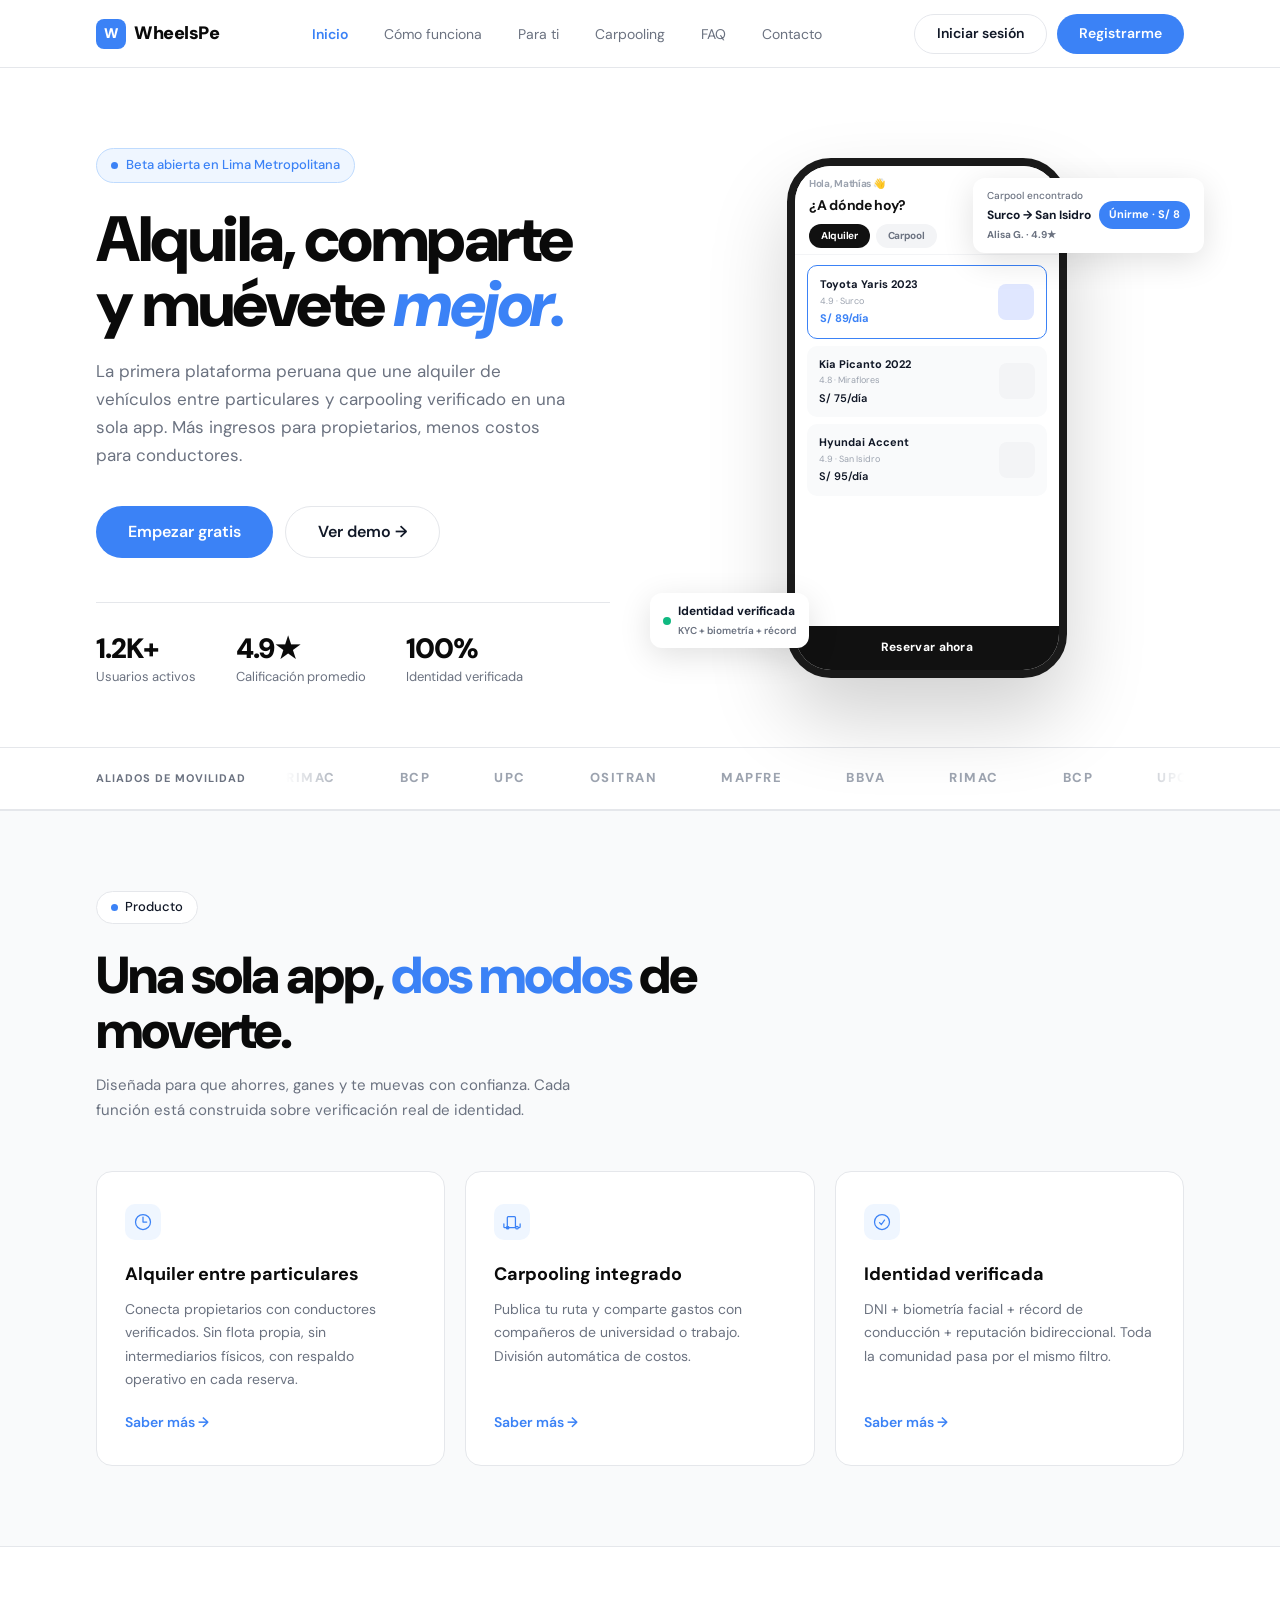
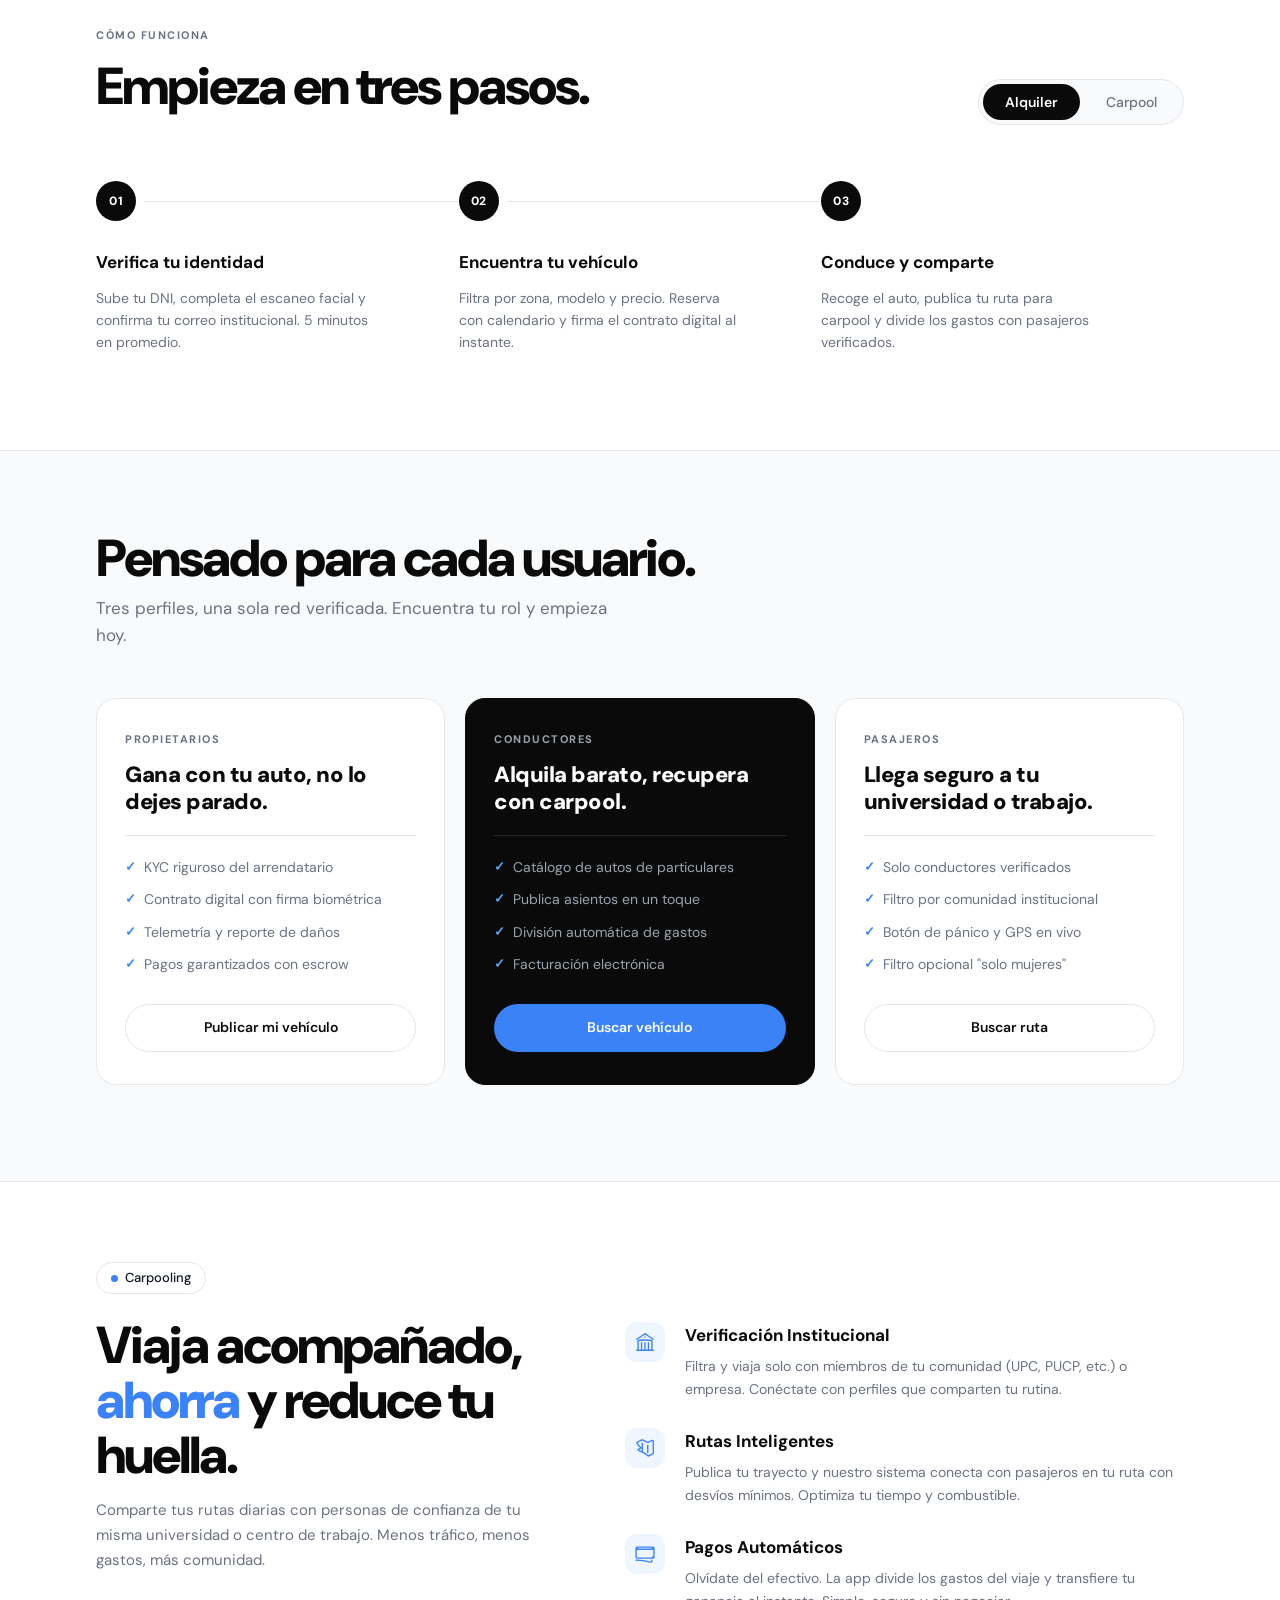
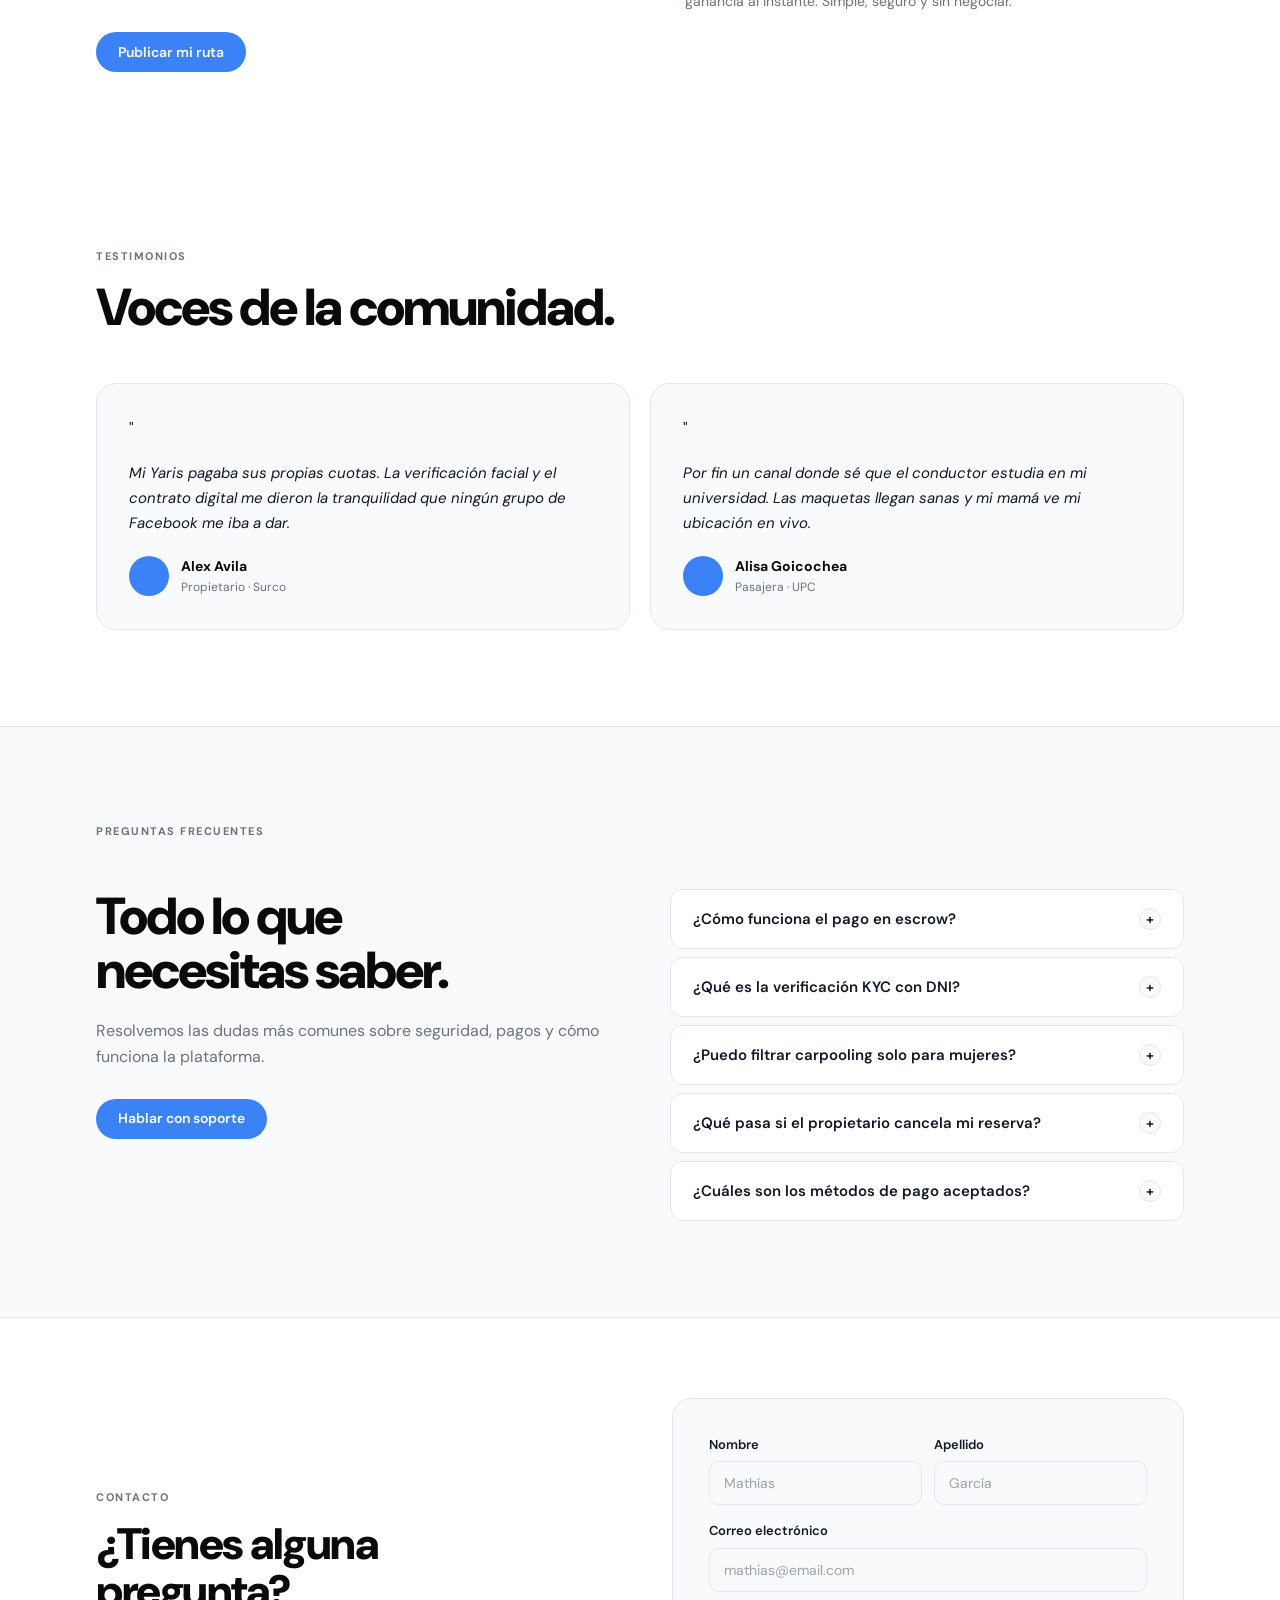
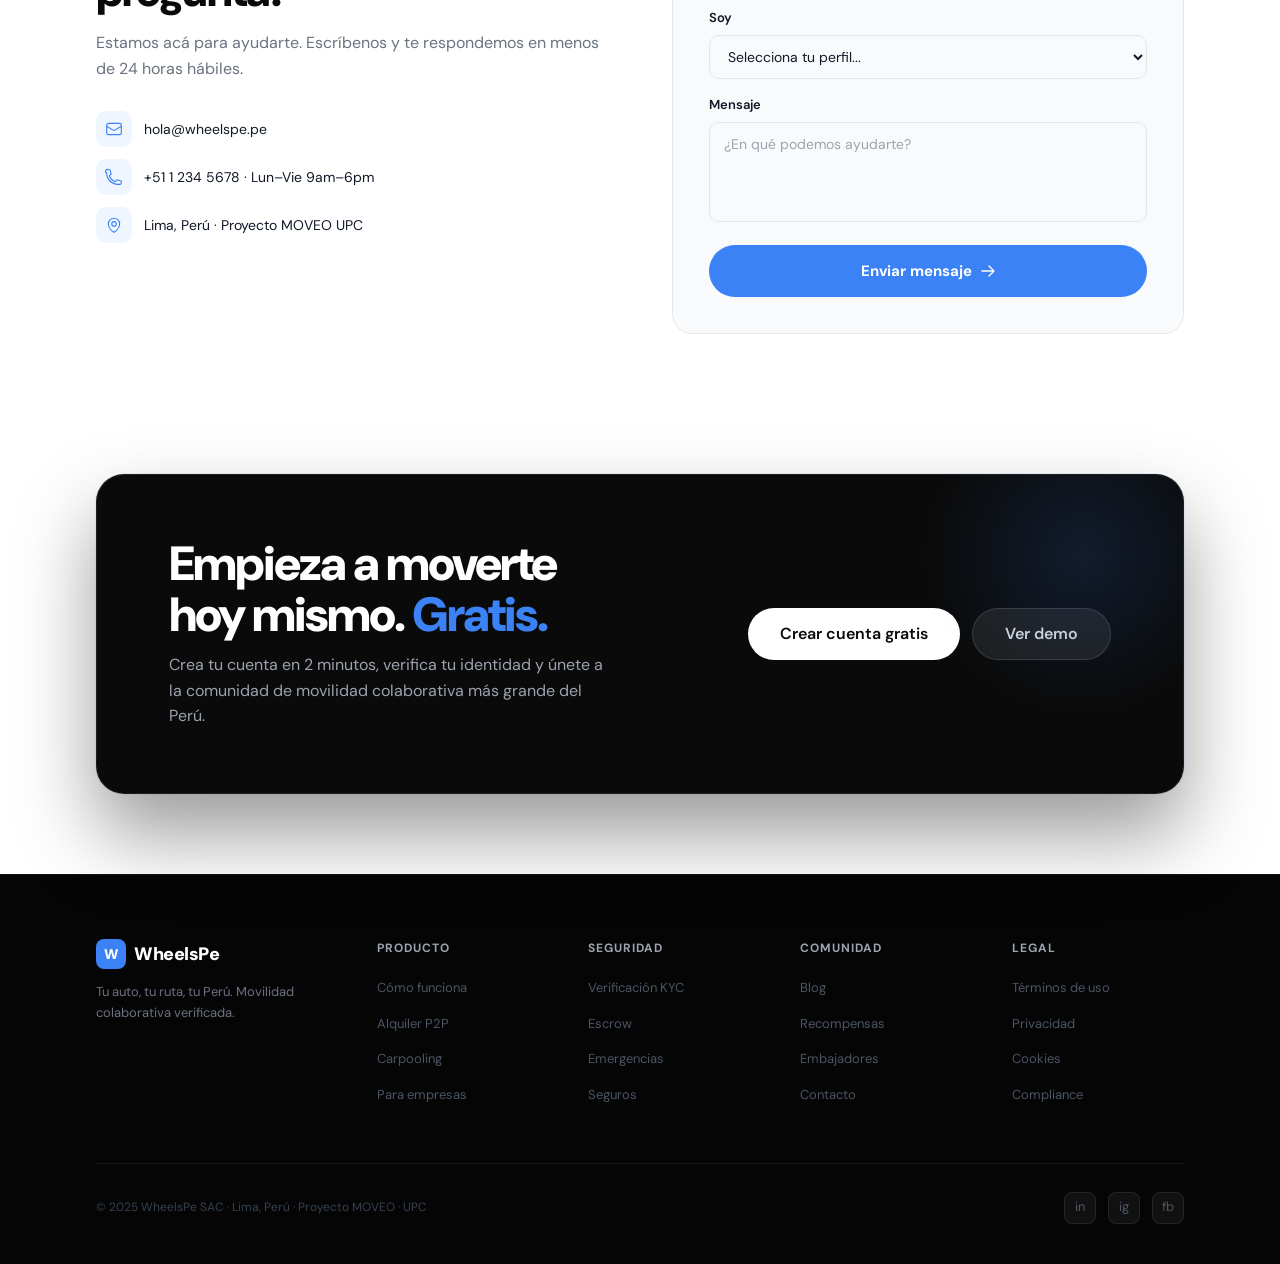
==== index.html @ 935fb108 "rename to index.html" ====
<!DOCTYPE html>
<html lang="es">
<head>
<meta charset="utf-8">
<meta name="viewport" content="width=device-width, initial-scale=1">
<title>WheelsPe — Tu auto, tu ruta, tu Perú</title>
<style>
  @import url('https://fonts.googleapis.com/css2?family=DM+Sans:ital,opsz,wght@0,9..40,300;0,9..40,400;0,9..40,500;0,9..40,700;0,9..40,900;1,9..40,400&family=DM+Serif+Display:ital@0;1&display=swap');

  :root {
    --blue: #3B82F6;
    --blue-dark: #2563EB;
    --black: #0a0a0a;
    --ink: #111827;
    --gray: #6B7280;
    --border: #E5E7EB;
    --surface: #F9FAFB;
    --white: #ffffff;
    --radius: 16px;
    --transition: 0.22s cubic-bezier(0.4,0,0.2,1);
  }

  *, *::before, *::after { box-sizing: border-box; margin: 0; padding: 0; }

  html { scroll-behavior: smooth; }

  body {
    font-family: 'DM Sans', sans-serif;
    background: var(--white);
    color: var(--ink);
    line-height: 1.6;
    overflow-x: hidden;
  }

  /* ── NAV ── */
  nav {
    position: sticky; top: 0; z-index: 100;
    background: rgba(255,255,255,0.92);
    backdrop-filter: blur(12px);
    border-bottom: 1px solid var(--border);
    padding: 0 96px;
    height: 68px;
    display: flex; align-items: center; justify-content: space-between;
  }

  .nav-logo {
    display: flex; align-items: center; gap: 8px;
    font-weight: 900; font-size: 18px; letter-spacing: -0.5px;
    color: var(--black); text-decoration: none;
  }

  .nav-logo-badge {
    width: 30px; height: 30px; background: var(--blue);
    border-radius: 8px; display: flex; align-items: center; justify-content: center;
    color: white; font-size: 14px; font-weight: 900;
  }

  .nav-links {
    display: flex; align-items: center; gap: 36px;
    list-style: none;
  }

  .nav-links a {
    font-size: 14px; color: var(--gray); text-decoration: none;
    transition: color var(--transition);
    font-weight: 400;
  }

  .nav-links a:hover { color: var(--ink); }
  .nav-links a.active-nav { color: var(--blue); font-weight: 600; }

  .nav-actions { display: flex; gap: 10px; align-items: center; }

  /* ── HAMBURGER ── */
  .nav-hamburger {
    display: none; flex-direction: column; gap: 5px;
    cursor: pointer; padding: 4px; border: none; background: none;
  }
  .nav-hamburger span {
    display: block; width: 22px; height: 2px;
    background: var(--ink); border-radius: 2px;
    transition: transform 0.32s cubic-bezier(0.4,0,0.2,1),
                opacity 0.22s ease,
                background 0.22s ease;
  }
  .nav-hamburger.open span { background: var(--blue); }
  .nav-hamburger.open span:nth-child(1) { transform: translateY(7px) rotate(45deg); }
  .nav-hamburger.open span:nth-child(2) { opacity: 0; transform: scaleX(0); }
  .nav-hamburger.open span:nth-child(3) { transform: translateY(-7px) rotate(-45deg); }

  /* ── MOBILE MENU ── */
  .mobile-menu {
    display: flex;
    position: fixed; top: 68px; left: 0; right: 0; bottom: 0;
    background: rgba(255,255,255,0.98);
    backdrop-filter: blur(16px);
    z-index: 99;
    flex-direction: column;
    padding: 32px 24px;
    gap: 8px;
    overflow-y: auto;
    /* Slide + fade animation */
    opacity: 0;
    transform: translateY(-12px);
    pointer-events: none;
    transition: opacity 0.28s cubic-bezier(0.4,0,0.2,1), transform 0.28s cubic-bezier(0.4,0,0.2,1);
  }
  .mobile-menu.open {
    opacity: 1;
    transform: translateY(0);
    pointer-events: all;
  }
  /* Staggered link entrance */
  .mobile-menu a,
  .mobile-menu .mobile-actions {
    opacity: 0;
    transform: translateX(-16px);
    transition: opacity 0.24s ease, transform 0.24s ease, color var(--transition);
  }
  .mobile-menu.open a:nth-child(1) { opacity:1; transform:translateX(0); transition-delay:0.06s; }
  .mobile-menu.open a:nth-child(2) { opacity:1; transform:translateX(0); transition-delay:0.10s; }
  .mobile-menu.open a:nth-child(3) { opacity:1; transform:translateX(0); transition-delay:0.14s; }
  .mobile-menu.open a:nth-child(4) { opacity:1; transform:translateX(0); transition-delay:0.18s; }
  .mobile-menu.open a:nth-child(5) { opacity:1; transform:translateX(0); transition-delay:0.22s; }
  .mobile-menu.open a:nth-child(6) { opacity:1; transform:translateX(0); transition-delay:0.26s; }
  .mobile-menu.open .mobile-actions { opacity:1; transform:translateX(0); transition-delay:0.30s; }
  .mobile-menu a {
    font-size: 20px; font-weight: 600; color: var(--ink);
    text-decoration: none; padding: 14px 0;
    border-bottom: 1px solid var(--border);
  }
  .mobile-menu a:hover { color: var(--blue); }
  .mobile-menu .mobile-actions {
    display: flex; flex-direction: column; gap: 10px; margin-top: 20px;
  }
  .mobile-menu .mobile-actions .btn { width: 100%; height: 52px; font-size: 16px; }

  /* ── MODAL CONTACTO ── */
  .modal-overlay {
    position: fixed; inset: 0; z-index: 200;
    background: rgba(10,10,10,0.6);
    backdrop-filter: blur(6px);
    display: flex; align-items: center; justify-content: center;
    padding: 24px;
    opacity: 0; pointer-events: none;
    transition: opacity 0.28s ease;
  }
  .modal-overlay.open { opacity: 1; pointer-events: all; }

  .modal-box {
    background: white; border-radius: 24px;
    width: 100%; max-width: 520px;
    padding: 44px 48px;
    box-shadow: 0 32px 80px rgba(0,0,0,0.2);
    position: relative;
    transform: translateY(20px);
    transition: transform 0.28s ease;
  }
  .modal-overlay.open .modal-box { transform: translateY(0); }

  .modal-close {
    position: absolute; top: 20px; right: 20px;
    width: 36px; height: 36px; border-radius: 50%;
    background: var(--surface); border: 1px solid var(--border);
    cursor: pointer; font-size: 18px; color: var(--gray);
    display: flex; align-items: center; justify-content: center;
    transition: all var(--transition);
  }
  .modal-close:hover { background: var(--border); color: var(--ink); }

  .modal-eyebrow {
    font-size: 11px; font-weight: 700; color: var(--blue);
    text-transform: uppercase; letter-spacing: 1.5px; margin-bottom: 8px;
  }
  .modal-title {
    font-size: 28px; font-weight: 900; letter-spacing: -1px;
    color: var(--black); margin-bottom: 6px;
  }
  .modal-sub {
    font-size: 14px; color: var(--gray); margin-bottom: 28px; line-height: 1.55;
  }

  .form-group { margin-bottom: 16px; }
  .form-row { display: grid; grid-template-columns: 1fr 1fr; gap: 12px; }

  .form-group label {
    display: block; font-size: 13px; font-weight: 600;
    color: var(--ink); margin-bottom: 6px;
  }
  .form-group input,
  .form-group select,
  .form-group textarea {
    width: 100%; height: 44px; padding: 0 14px;
    border: 1.5px solid var(--border); border-radius: 10px;
    font-family: 'DM Sans', sans-serif; font-size: 14px; color: var(--ink);
    background: var(--surface); outline: none;
    transition: border-color var(--transition), box-shadow var(--transition);
  }
  .form-group textarea {
    height: 100px; padding: 12px 14px; resize: none;
  }
  .form-group input:focus,
  .form-group select:focus,
  .form-group textarea:focus {
    border-color: var(--blue);
    box-shadow: 0 0 0 3px rgba(59,130,246,0.12);
    background: white;
  }
  .form-group input::placeholder,
  .form-group textarea::placeholder { color: #9CA3AF; }

  .form-submit {
    width: 100%; height: 52px; border-radius: 999px;
    background: var(--blue); color: white;
    font-family: 'DM Sans', sans-serif; font-size: 15px; font-weight: 700;
    border: none; cursor: pointer; margin-top: 8px;
    transition: all var(--transition);
    display: flex; align-items: center; justify-content: center; gap: 8px;
  }
  .form-submit:hover { background: var(--blue-dark); transform: translateY(-1px); }
  .form-submit:active { transform: translateY(0); }

  .form-success {
    display: none; text-align: center; padding: 20px 0;
  }
  .form-success-icon {
    width: 60px; height: 60px; border-radius: 50%;
    background: #EFF6FF; margin: 0 auto 16px;
    display: flex; align-items: center; justify-content: center;
    font-size: 28px;
  }
  .form-success h3 {
    font-size: 20px; font-weight: 800; color: var(--black); margin-bottom: 6px;
  }
  .form-success p { font-size: 14px; color: var(--gray); }

  /* ── CONTACT SECTION INLINE ── */
  #contacto {
    padding: 80px 96px;
    background: white;
    border-top: 1px solid var(--border);
  }
  .contact-inner {
    display: grid; grid-template-columns: 1fr 1fr; gap: 64px;
    align-items: center;
  }
  .contact-info .section-eyebrow { margin-bottom: 14px; }
  .contact-info h2 {
    font-size: 44px; font-weight: 900; letter-spacing: -1.5px;
    line-height: 1.08; color: var(--black); margin-bottom: 14px;
  }
  .contact-info p {
    font-size: 16px; color: var(--gray); line-height: 1.65; margin-bottom: 28px;
  }
  .contact-chips { display: flex; flex-direction: column; gap: 12px; }
  .contact-chip {
    display: flex; align-items: center; gap: 12px;
    font-size: 14px; color: var(--ink);
  }
  .contact-chip-icon {
    width: 36px; height: 36px; border-radius: 10px;
    background: #EFF6FF; color: var(--blue);
    display: flex; align-items: center; justify-content: center; flex-shrink: 0;
  }
  .contact-chip-icon svg { width: 18px; height: 18px; }
  .contact-form-box {
    background: var(--surface); border-radius: 20px;
    padding: 36px; border: 1px solid var(--border);
  }

  @media (max-width: 1024px) {
    #contacto { padding: 60px 32px; }
    .contact-inner { grid-template-columns: 1fr; gap: 40px; }
    .nav-hamburger { display: flex; }
    .nav-links { display: none !important; }
    .nav-actions { display: none; }
  }
  @media (max-width: 768px) {
    #contacto { padding: 48px 24px; }
    .contact-info h2 { font-size: 34px; }
    .form-row { grid-template-columns: 1fr; }
    .modal-box { padding: 32px 24px; }
    .testi-grid { grid-template-columns: 1fr; }
  }

  .btn {
    display: inline-flex; align-items: center; justify-content: center;
    padding: 0 22px; height: 40px; border-radius: 999px;
    font-family: 'DM Sans', sans-serif; font-size: 14px; font-weight: 600;
    cursor: pointer; border: none; text-decoration: none;
    transition: all var(--transition);
  }

  .btn-outline {
    background: transparent; color: var(--ink);
    border: 1.5px solid var(--border);
  }
  .btn-outline:hover { border-color: var(--ink); }

  .btn-primary {
    background: var(--blue); color: white;
  }
  .btn-primary:hover { background: var(--blue-dark); transform: translateY(-1px); }

  .btn-lg {
    height: 52px; padding: 0 32px; font-size: 16px;
  }

  /* ── HERO ── */
  .hero {
    padding: 80px 96px 60px;
    display: grid; grid-template-columns: 1fr 1fr; gap: 60px;
    align-items: center; min-height: 560px;
  }

  .hero-tag {
    display: inline-flex; align-items: center; gap: 8px;
    background: #EFF6FF; color: #3B82F6;
    font-size: 13px; font-weight: 500; letter-spacing: 0px;
    padding: 6px 14px; border-radius: 999px;
    margin-bottom: 24px; border: 1px solid #BFDBFE;
  }

  .hero-tag::before {
    content: ''; width: 7px; height: 7px;
    background: var(--blue); border-radius: 50%;
    animation: pulse 2s infinite;
  }

  @keyframes pulse {
    0%, 100% { opacity: 1; transform: scale(1); }
    50% { opacity: 0.5; transform: scale(0.8); }
  }

  .hero h1 {
    font-size: 64px; font-weight: 900; line-height: 1.02;
    letter-spacing: -2.5px; color: var(--black);
    margin-bottom: 20px;
  }

  .hero h1 .accent { color: var(--blue); font-style: italic; }

  .hero-sub {
    font-size: 17px; color: var(--gray);
    line-height: 1.65; max-width: 480px;
    margin-bottom: 36px;
  }

  .hero-ctas { display: flex; gap: 12px; align-items: center; margin-bottom: 44px; }

  .hero-visual {
    position: relative; display: flex;
    justify-content: center; align-items: center;
  }

  .phone-mockup {
    width: 280px; height: 520px;
    background: var(--black); border-radius: 44px;
    border: 8px solid #1a1a1a;
    box-shadow: 0 40px 80px rgba(0,0,0,0.18), 0 0 0 1px rgba(255,255,255,0.05);
    position: relative; overflow: hidden;
    display: flex; flex-direction: column;
  }

  .phone-screen {
    flex: 1; background: white; overflow: hidden;
    display: flex; flex-direction: column;
  }

  .phone-topbar {
    background: white; padding: 12px 16px 8px;
    border-bottom: 1px solid var(--border);
    font-size: 11px; font-weight: 700; color: var(--blue);
    letter-spacing: -0.3px;
  }

  .phone-content { padding: 12px 14px; flex: 1; }

  .phone-card {
    background: var(--surface); border-radius: 10px;
    padding: 10px 12px; margin-bottom: 8px;
    display: flex; justify-content: space-between; align-items: center;
    font-size: 11px;
  }

  .phone-card-tag {
    font-size: 10px; font-weight: 700;
    background: #EFF6FF; color: var(--blue);
    padding: 2px 7px; border-radius: 999px;
  }

  .phone-card-price { font-weight: 700; font-size: 13px; }

  .phone-cta-bar {
    padding: 10px 14px;
    background: var(--blue); color: white;
    font-size: 12px; font-weight: 700;
    text-align: center; letter-spacing: 0.3px;
  }

  /* Hero inline metrics */
  .hero-metrics {
    display: flex; gap: 40px; margin-top: 36px;
    padding-top: 32px; border-top: 1px solid var(--border);
  }
  .hero-metric-num {
    font-size: 28px; font-weight: 900; letter-spacing: -1px;
    color: var(--black); line-height: 1;
  }
  .hero-metric-label { font-size: 13px; color: var(--gray); margin-top: 4px; }

  .hero-float-badge {
    position: absolute; top: 20px; right: -20px;
    background: white; border-radius: 12px;
    padding: 10px 14px;
    box-shadow: 0 8px 32px rgba(0,0,0,0.12);
    font-size: 12px; font-weight: 700;
    display: flex; align-items: center; gap: 8px;
    animation: float 3s ease-in-out infinite;
  }
  .hero-float-badge-2 {
    position: absolute; bottom: 30px; left: -20px;
    background: white; border-radius: 12px;
    padding: 9px 13px;
    box-shadow: 0 8px 32px rgba(0,0,0,0.12);
    font-size: 11px; font-weight: 600;
    display: flex; align-items: center; gap: 7px;
    animation: float 3s ease-in-out infinite 1.5s;
  }
  .hero-float-badge-2 .dot {
    width: 8px; height: 8px; border-radius: 50%;
    background: #10B981; flex-shrink: 0;
  }
  @keyframes float {
    0%, 100% { transform: translateY(0); }
    50% { transform: translateY(-8px); }
  }

  /* ── PARTNERS CAROUSEL ── */
  .partners {
    padding: 20px 96px;
    border-top: 1px solid var(--border);
    border-bottom: 1px solid var(--border);
    display: flex; align-items: center; gap: 40px;
    background: white; overflow: hidden;
  }
  .partners-label {
    font-size: 11px; font-weight: 700; color: var(--gray);
    text-transform: uppercase; letter-spacing: 1px;
    white-space: nowrap; flex-shrink: 0;
  }
  .partners-track-wrap { flex: 1; overflow: hidden; position: relative; }
  .partners-track-wrap::before,
  .partners-track-wrap::after {
    content: ''; position: absolute; top: 0; bottom: 0; width: 60px;
    z-index: 2; pointer-events: none;
  }
  .partners-track-wrap::before { left: 0; background: linear-gradient(to right, white, transparent); }
  .partners-track-wrap::after  { right: 0; background: linear-gradient(to left, white, transparent); }
  .partners-track {
    display: flex; gap: 64px; align-items: center;
    animation: marquee 18s linear infinite; width: max-content;
  }
  .partners-track:hover { animation-play-state: paused; }
  @keyframes marquee {
    from { transform: translateX(0); }
    to   { transform: translateX(-50%); }
  }
  .partner-logo {
    font-size: 13px; font-weight: 800; color: #9CA3AF;
    letter-spacing: 1.5px; text-transform: uppercase; white-space: nowrap;
  }


  /* ── PRODUCT SECTION ── */
  .product {
    padding: 80px 96px;
    background: var(--surface);
    border-top: 1px solid var(--border);
    border-bottom: 1px solid var(--border);
  }

  .product-tag {
    display: inline-flex; align-items: center; gap: 7px;
    border: 1px solid var(--border); background: white;
    color: var(--ink); font-size: 13px; font-weight: 500;
    padding: 5px 14px; border-radius: 999px; margin-bottom: 24px;
  }

  .product-tag::before {
    content: ''; width: 7px; height: 7px;
    background: var(--blue); border-radius: 50%;
  }

  .product-title {
    font-size: 52px; font-weight: 900; letter-spacing: -2px; line-height: 1.05;
    color: var(--black); margin-bottom: 16px; max-width: 640px;
  }

  .product-title .accent { color: var(--blue); }

  .product-sub {
    font-size: 15px; color: var(--gray);
    max-width: 520px; line-height: 1.65; margin-bottom: 48px;
  }

  .product-grid {
    display: grid; grid-template-columns: repeat(3,1fr); gap: 20px;
  }

  .product-card {
    background: white; border-radius: 16px; padding: 32px 28px;
    border: 1px solid var(--border);
    display: flex; flex-direction: column;
    transition: box-shadow var(--transition), transform var(--transition);
  }

  .product-card:hover {
    box-shadow: 0 16px 40px rgba(0,0,0,0.07);
    transform: translateY(-3px);
  }

  .product-card-icon {
    width: 36px; height: 36px; border-radius: 10px;
    background: #EFF6FF;
    display: flex; align-items: center; justify-content: center;
    font-size: 16px; margin-bottom: 20px;
    color: var(--blue);
  }

  .product-card-icon svg {
    width: 20px; height: 20px;
  }

  .product-card-title {
    font-size: 18px; font-weight: 700; color: var(--black);
    margin-bottom: 10px;
  }

  .product-card-desc {
    font-size: 14px; color: var(--gray); line-height: 1.65;
    flex: 1; margin-bottom: 20px;
  }

  .product-card-link {
    font-size: 14px; font-weight: 600; color: var(--blue);
    text-decoration: none; display: inline-flex; align-items: center; gap: 4px;
    transition: gap var(--transition);
  }

  .product-card-link:hover { gap: 8px; }

  /* ── HOW IT WORKS ── */
  .how {
    padding: 80px 96px 96px;
    background: white;
  }

  .section-eyebrow {
    font-size: 11px; font-weight: 700; color: var(--gray);
    text-transform: uppercase; letter-spacing: 1.5px;
    margin-bottom: 14px;
  }

  .section-title {
    font-size: 52px; font-weight: 900; letter-spacing: -2px; line-height: 1.05;
    color: var(--black); margin-bottom: 12px;
  }

  .section-sub {
    font-size: 17px; color: var(--gray);
    max-width: 520px; margin-bottom: 48px;
  }

  /* How header row: title left, tabs right */
  .how-header {
    display: flex; align-items: flex-end;
    justify-content: space-between; margin-bottom: 56px;
  }

  /* Tabs */
  .tabs {
    display: flex; gap: 4px;
    background: var(--surface); padding: 4px;
    border-radius: 999px; width: fit-content;
    border: 1px solid var(--border);
    flex-shrink: 0;
  }

  .tab-btn {
    padding: 9px 22px; border-radius: 999px;
    font-family: 'DM Sans', sans-serif;
    font-size: 14px; font-weight: 500;
    cursor: pointer; border: none;
    background: transparent; color: var(--gray);
    transition: all var(--transition);
  }

  .tab-btn.active {
    background: var(--black); color: white; font-weight: 600;
  }

  .tab-content { display: none; }
  .tab-content.active { display: grid; grid-template-columns: repeat(3,1fr); gap: 0; }

  /* Steps with connector line */
  .step-card {
    padding: 0 48px 0 0;
    position: relative; background: none; border: none;
  }

  .step-card:last-child { padding-right: 0; }

  /* Connector line between steps */
  .step-card:not(:last-child)::after {
    content: '';
    position: absolute; top: 20px; left: 48px;
    right: -4px; height: 1px;
    background: var(--border);
    z-index: 0;
  }

  .step-badge {
    width: 40px; height: 40px; border-radius: 50%;
    background: var(--black); color: white;
    display: flex; align-items: center; justify-content: center;
    font-size: 12px; font-weight: 800; letter-spacing: 0.5px;
    margin-bottom: 28px; position: relative; z-index: 1;
    flex-shrink: 0;
  }

  .step-title {
    font-size: 17px; font-weight: 700;
    margin-bottom: 10px; color: var(--black);
  }

  .step-desc { font-size: 14px; color: var(--gray); line-height: 1.6; max-width: 280px; }

  /* ── FOR WHOM ── */
  .for-whom {
    padding: 80px 96px 96px;
    background: var(--surface);
    border-top: 1px solid var(--border);
    border-bottom: 1px solid var(--border);
  }

  .whom-grid {
    display: grid; grid-template-columns: repeat(3,1fr); gap: 20px;
  }

  .whom-card {
    background: white; border-radius: 20px; padding: 32px 28px;
    border: 1px solid var(--border);
    display: flex; flex-direction: column;
    transition: box-shadow var(--transition);
  }

  .whom-card:hover { box-shadow: 0 16px 40px rgba(0,0,0,0.08); }

  .whom-card-dark {
    background: var(--black); border-color: var(--black);
  }

  .whom-card-eyebrow {
    font-size: 11px; font-weight: 700; letter-spacing: 1.5px;
    color: var(--gray); text-transform: uppercase; margin-bottom: 14px;
  }

  .whom-card-title {
    font-size: 22px; font-weight: 900; letter-spacing: -0.5px;
    line-height: 1.2; color: var(--black); margin-bottom: 20px;
  }

  .whom-card-divider {
    height: 1px; background: var(--border); margin-bottom: 20px;
  }

  .whom-checklist {
    list-style: none; display: flex; flex-direction: column; gap: 10px;
    flex: 1; margin-bottom: 28px;
  }

  .whom-checklist li {
    font-size: 14px; color: var(--gray);
    display: flex; align-items: flex-start; gap: 8px;
  }

  .whom-checklist li::before {
    content: '✓'; color: var(--blue); font-weight: 700;
    font-size: 13px; flex-shrink: 0; margin-top: 1px;
  }

  .whom-checklist-dark li { color: #9CA3AF; }
  .whom-checklist-dark li::before { color: #60A5FA; }

  .whom-btn {
    display: flex; align-items: center; justify-content: center;
    width: 100%; height: 48px; border-radius: 999px;
    font-size: 14px; font-weight: 600; text-decoration: none;
    transition: all var(--transition); cursor: pointer;
  }

  .whom-btn-outline {
    background: white; color: var(--black);
    border: 1.5px solid var(--border);
  }
  .whom-btn-outline:hover { border-color: var(--black); }

  .whom-btn-blue {
    background: var(--blue); color: white; border: none;
  }
  .whom-btn-blue:hover { background: var(--blue-dark); }

  /* ── TESTIMONIALS ── */
  .testimonials { padding: 96px 96px; background: white; }

  .testi-grid {
    display: grid;
    grid-template-columns: repeat(auto-fit, minmax(280px, 1fr));
    gap: 20px;
    margin-top: 48px;
  }

  .testi-card {
    background: var(--surface); border-radius: 20px; padding: 32px;
    border: 1px solid var(--border);
    display: flex; flex-direction: column; gap: 20px;
  }

  .testi-stars { color: #F59E0B; font-size: 16px; letter-spacing: 2px; }

  .testi-text {
    font-size: 15px; color: var(--ink); line-height: 1.65;
    font-style: italic; flex: 1;
  }

  .testi-author { display: flex; align-items: center; gap: 12px; }

  .testi-avatar {
    width: 40px; height: 40px; border-radius: 50%;
    background: var(--blue); display: flex; align-items: center;
    justify-content: center; font-weight: 700; color: white; font-size: 15px;
  }

  .testi-name { font-size: 14px; font-weight: 700; color: var(--black); }
  .testi-role { font-size: 12px; color: var(--gray); }

  /* ── FAQ ── */
  .faq-section {
    padding: 96px 96px;
    background: var(--surface);
    border-top: 1px solid var(--border);
  }

  .faq-grid {
    display: grid; grid-template-columns: 1fr 1fr; gap: 60px;
    margin-top: 48px; align-items: start;
  }

  .faq-intro p { font-size: 16px; color: var(--gray); line-height: 1.65; margin-bottom: 28px; }

  .faq-list { display: flex; flex-direction: column; gap: 8px; }

  .faq-item {
    background: white; border-radius: 12px;
    border: 1px solid var(--border); overflow: hidden;
  }

  .faq-question {
    width: 100%; display: flex; align-items: center;
    justify-content: space-between;
    padding: 18px 22px; cursor: pointer;
    background: none; border: none; font-family: 'DM Sans', sans-serif;
    font-size: 15px; font-weight: 600; color: var(--ink);
    text-align: left; transition: background var(--transition);
  }

  .faq-question:hover { background: var(--surface); }

  .faq-chevron {
    width: 22px; height: 22px; border-radius: 50%;
    background: var(--surface); border: 1px solid var(--border);
    display: flex; align-items: center; justify-content: center;
    font-size: 14px; flex-shrink: 0;
    transition: transform var(--transition), background var(--transition);
  }

  .faq-item.open .faq-chevron {
    transform: rotate(45deg);
    background: var(--blue); border-color: var(--blue); color: white;
  }

  .faq-answer {
    max-height: 0; overflow: hidden;
    transition: max-height 0.36s cubic-bezier(0.4,0,0.2,1), padding var(--transition);
    padding: 0 22px; font-size: 14px; color: var(--gray); line-height: 1.65;
  }

  .faq-item.open .faq-answer {
    max-height: 200px; padding: 0 22px 18px;
  }

  /* ── CTA FINAL ── */
  .cta-final-wrap {
    padding: 60px 96px 80px;
  }
  .cta-final {
    background: var(--black);
    border: 1px solid rgba(255,255,255,0.08);
    border-radius: 28px;
    padding: 64px 72px;
    display: flex; align-items: center; justify-content: space-between; gap: 40px;
    box-shadow: 0 0 0 1px rgba(59,130,246,0.08), 0 40px 80px rgba(0,0,0,0.4);
    position: relative; overflow: hidden;
  }
  .cta-final::before {
    content: '';
    position: absolute; top: -80px; right: -60px;
    width: 320px; height: 320px;
    background: radial-gradient(circle, rgba(59,130,246,0.15) 0%, transparent 70%);
    pointer-events: none;
  }

  .cta-final-text h2 {
    font-family: 'DM Sans', sans-serif;
    font-size: 48px; font-weight: 900; letter-spacing: -2px; line-height: 1.05;
    color: white; margin-bottom: 12px;
  }

  .cta-final-text h2 .accent { color: var(--blue); }

  .cta-final-text p { font-size: 16px; color: #9CA3AF; max-width: 440px; }

  .cta-final-actions { display: flex; gap: 12px; flex-shrink: 0; }

  .btn-white {
    background: white; color: var(--black);
  }
  .btn-white:hover { background: var(--surface); }

  .btn-ghost {
    background: rgba(255,255,255,0.08);
    color: #D1D5DB; border: 1.5px solid rgba(255,255,255,0.12);
  }
  .btn-ghost:hover { background: rgba(255,255,255,0.14); }

  /* ── FOOTER ── */
  footer {
    background: #050505;
    border-top: 1px solid rgba(255,255,255,0.06);
    padding: 64px 96px 40px;
  }

  .footer-top {
    display: grid; grid-template-columns: 1.4fr repeat(4,1fr);
    gap: 40px; padding-bottom: 56px;
    border-bottom: 1px solid rgba(255,255,255,0.06);
  }

  .footer-brand p {
    font-size: 13px; color: #6B7280; margin-top: 12px; line-height: 1.65;
    max-width: 200px;
  }

  .footer-col h4 {
    font-size: 12px; font-weight: 700; color: #9CA3AF;
    text-transform: uppercase; letter-spacing: 1px; margin-bottom: 16px;
  }

  .footer-col ul { list-style: none; display: flex; flex-direction: column; gap: 10px; }

  .footer-col a {
    font-size: 13px; color: #4B5563; text-decoration: none;
    transition: color var(--transition);
  }

  .footer-col a:hover { color: #9CA3AF; }

  .footer-bottom {
    padding-top: 28px; display: flex;
    justify-content: space-between; align-items: center;
  }

  .footer-bottom p { font-size: 12px; color: #374151; }

  .footer-socials { display: flex; gap: 12px; }

  .social-btn {
    width: 32px; height: 32px; border-radius: 8px;
    background: rgba(255,255,255,0.05);
    border: 1px solid rgba(255,255,255,0.08);
    display: flex; align-items: center; justify-content: center;
    font-size: 13px; text-decoration: none; color: #4B5563;
    transition: all var(--transition);
  }

  .social-btn:hover { background: rgba(255,255,255,0.1); color: #9CA3AF; }

  /* ── CARPOOLING SECTION ALT ── */
  .carpool-section {
    padding: 80px 96px;
    background: white;
    display: grid;
    grid-template-columns: 1fr 1.2fr;
    gap: 64px;
    align-items: center;
  }
  .carpool-features-list {
    display: flex;
    flex-direction: column;
    gap: 28px;
  }
  .carpool-feature-item {
    display: flex;
    align-items: flex-start;
    gap: 20px;
  }
  .carpool-feature-icon {
    width: 40px;
    height: 40px;
    border-radius: 12px;
    background: #EFF6FF;
    display: flex;
    align-items: center;
    justify-content: center;
    color: var(--blue);
    flex-shrink: 0;
  }
  .carpool-feature-icon svg {
    width: 22px;
    height: 22px;
  }
  .carpool-feature-title {
    font-size: 17px;
    font-weight: 700;
    color: var(--black);
    margin-bottom: 6px;
  }
  .carpool-feature-desc {
    font-size: 14px;
    color: var(--gray);
    line-height: 1.6;
  }

  /* ── FADE IN ANIMATION ── */
  .fade-in {
    opacity: 0; transform: translateY(24px);
    transition: opacity 0.6s ease, transform 0.6s ease;
  }
  .fade-in.visible { opacity: 1; transform: translateY(0); }

  /* ── RESPONSIVE ── */
  @media (max-width: 1024px) {
    body { font-size: 15px; }
    nav { padding: 0 32px; }
    .nav-links { display: none; } /* Simple hide for demo */
    .hero { padding: 60px 32px; grid-template-columns: 1fr; text-align: center; }
    .hero-sub { max-width: 100%; }
    .hero-ctas { justify-content: center; }
    .hero-metrics { justify-content: center; }
    .hero-visual { margin-top: 40px; }
    .partners { padding: 20px 32px; }
    .product, .how, .for-whom, .testimonials, .faq-section, .cta-final, footer {
      padding-left: 32px; padding-right: 32px;
    }
    .product-grid, .whom-grid { grid-template-columns: 1fr; }
    .testi-grid { grid-template-columns: 1fr; }
    .how-header { flex-direction: column; align-items: flex-start; gap: 20px; }
    .tab-content { grid-template-columns: 1fr; gap: 40px; }
    .step-card:not(:last-child)::after { display: none; }
    .faq-grid { grid-template-columns: 1fr; }
    .cta-final-wrap { padding: 40px 32px 60px; }
    .cta-final { flex-direction: column; text-align: center; padding: 48px 32px; }
    .footer-top { grid-template-columns: 1fr; }
  }

  @media (max-width: 768px) {
    h1, .product-title, .section-title { font-size: 42px; letter-spacing: -1.5px; }
    .hero h1 { font-size: 48px; }
    .hero { padding: 40px 24px; }
    nav { padding: 0 24px; }
    .nav-actions .btn-outline { display: none; }
    .partners { padding: 20px 24px; }
    .product, .how, .for-whom, .testimonials, .faq-section, .cta-final, footer {
      padding-left: 24px; padding-right: 24px;
    }
    .testi-grid { grid-template-columns: 1fr; }
    .footer-top { grid-template-columns: 1fr; gap: 32px; }
    .footer-bottom { flex-direction: column; gap: 20px; text-align: center; }
  }
  /* ── SUB-PAGE OVERLAY ── */
  .subpage-overlay {
    position: fixed; inset: 0; z-index: 300;
    background: white;
    overflow-y: auto;
    opacity: 0; pointer-events: none;
    transition: opacity 0.3s ease;
  }
  .subpage-overlay.open { opacity: 1; pointer-events: all; }

  .subpage-nav {
    position: sticky; top: 0; z-index: 10;
    background: rgba(255,255,255,0.95);
    backdrop-filter: blur(12px);
    border-bottom: 1px solid var(--border);
    padding: 0 96px; height: 64px;
    display: flex; align-items: center; justify-content: space-between;
  }
  .subpage-nav-brand {
    display: flex; align-items: center; gap: 8px;
    font-weight: 900; font-size: 16px; color: var(--black);
    text-decoration: none; cursor: pointer;
  }
  .subpage-back {
    display: flex; align-items: center; gap: 8px;
    font-size: 14px; font-weight: 600; color: var(--gray);
    cursor: pointer; border: none; background: none;
    transition: color var(--transition);
    font-family: 'DM Sans', sans-serif;
    padding: 8px 16px; border-radius: 999px;
    border: 1.5px solid var(--border);
  }
  .subpage-back:hover { color: var(--ink); border-color: var(--ink); }

  .subpage-content { max-width: 760px; margin: 0 auto; padding: 60px 32px 120px; }

  .subpage-eyebrow {
    font-size: 11px; font-weight: 700; color: var(--blue);
    text-transform: uppercase; letter-spacing: 1.5px; margin-bottom: 12px;
  }
  .subpage-title {
    font-size: 48px; font-weight: 900; letter-spacing: -2px; line-height: 1.05;
    color: var(--black); margin-bottom: 16px;
  }
  .subpage-meta {
    font-size: 13px; color: var(--gray); margin-bottom: 40px;
    padding-bottom: 28px; border-bottom: 1px solid var(--border);
    display: flex; gap: 20px; align-items: center;
  }
  .subpage-body h3 {
    font-size: 20px; font-weight: 800; color: var(--black);
    margin: 36px 0 12px; letter-spacing: -0.5px;
  }
  .subpage-body p {
    font-size: 16px; color: #374151; line-height: 1.75; margin-bottom: 18px;
  }
  .subpage-body ul {
    margin: 0 0 18px 20px; display: flex; flex-direction: column; gap: 8px;
  }
  .subpage-body ul li { font-size: 15px; color: #374151; line-height: 1.65; }

  /* Blog grid */
  .blog-hero { margin-bottom: 48px; }
  .blog-hero-img {
    width: 100%; height: 280px; border-radius: 20px;
    background: linear-gradient(135deg, #EFF6FF 0%, #BFDBFE 100%);
    margin-bottom: 24px; display: flex; align-items: center;
    justify-content: center; font-size: 64px;
  }
  .blog-tag {
    display: inline-flex; align-items: center; gap: 6px;
    background: #EFF6FF; color: var(--blue);
    font-size: 12px; font-weight: 700; padding: 4px 12px;
    border-radius: 999px; margin-bottom: 14px;
  }
  .blog-grid { display: grid; grid-template-columns: 1fr 1fr; gap: 24px; margin-top: 16px; }
  .blog-card {
    background: var(--surface); border-radius: 16px;
    border: 1px solid var(--border); overflow: hidden;
    cursor: pointer; transition: box-shadow var(--transition), transform var(--transition);
  }
  .blog-card:hover { box-shadow: 0 12px 32px rgba(0,0,0,0.08); transform: translateY(-3px); }
  .blog-card-img {
    height: 140px;
    display: flex; align-items: center; justify-content: center; font-size: 40px;
  }
  .blog-card-body { padding: 18px 20px; }
  .blog-card-tag { font-size: 11px; font-weight: 700; color: var(--blue); margin-bottom: 6px; text-transform: uppercase; letter-spacing: 1px; }
  .blog-card-title { font-size: 15px; font-weight: 700; color: var(--black); margin-bottom: 6px; line-height: 1.35; }
  .blog-card-date { font-size: 12px; color: var(--gray); }

  @media (max-width: 768px) {
    .subpage-nav { padding: 0 20px; }
    .subpage-title { font-size: 34px; }
    .blog-grid { grid-template-columns: 1fr; }
  }
</style>
</head>
<body>

<!-- NAV -->
<nav>
  <a href="#inicio" class="nav-logo">
    <div class="nav-logo-badge">W</div>
    WheelsPe
  </a>
  <ul class="nav-links">
    <li><a href="#inicio">Inicio</a></li>
    <li><a href="#como-funciona">Cómo funciona</a></li>
    <li><a href="#para-quien">Para ti</a></li>
    <li><a href="#carpooling">Carpooling</a></li>
    <li><a href="#faq">FAQ</a></li>
    <li><a href="#contacto">Contacto</a></li>
  </ul>
  <div class="nav-actions">
    <a href="#" class="btn btn-outline">Iniciar sesión</a>
    <a href="#contacto" class="btn btn-primary">Registrarme</a>
  </div>
  <button class="nav-hamburger" id="hamburgerBtn" onclick="toggleMenu()" aria-label="Menú">
    <span></span><span></span><span></span>
  </button>
</nav>

<!-- MOBILE MENU -->
<div class="mobile-menu" id="mobileMenu">
  <a href="#inicio" onclick="closeMenu()">Inicio</a>
  <a href="#como-funciona" onclick="closeMenu()">Cómo funciona</a>
  <a href="#para-quien" onclick="closeMenu()">Para ti</a>
  <a href="#carpooling" onclick="closeMenu()">Carpooling</a>
  <a href="#faq" onclick="closeMenu()">FAQ</a>
  <a href="#contacto" onclick="closeMenu()">Contacto</a>
  <div class="mobile-actions">
    <a href="#" class="btn btn-outline">Iniciar sesión</a>
    <a href="#contacto" class="btn btn-primary" onclick="closeMenu()">Registrarme gratis</a>
  </div>
</div>

<!-- MODAL CONTACTO -->
<div class="modal-overlay" id="contactModal" onclick="handleOverlayClick(event)">
  <div class="modal-box">
    <button class="modal-close" onclick="closeModal()">✕</button>
    <div class="modal-eyebrow">Contáctanos</div>
    <div class="modal-title">Hablemos 👋</div>
    <div class="modal-sub">Cuéntanos tu caso y te respondemos en menos de 24h.</div>
    <div id="modalFormWrap">
      <div class="form-row">
        <div class="form-group">
          <label>Nombre</label>
          <input type="text" placeholder="Mathías">
        </div>
        <div class="form-group">
          <label>Apellido</label>
          <input type="text" placeholder="García">
        </div>
      </div>
      <div class="form-group">
        <label>Correo electrónico</label>
        <input type="email" placeholder="mathias@email.com">
      </div>
      <div class="form-group">
        <label>Soy</label>
        <select>
          <option value="">Selecciona tu perfil...</option>
          <option>Propietario de vehículo</option>
          <option>Conductor / Arrendatario</option>
          <option>Usuario de carpooling</option>
          <option>Empresa / Institución</option>
          <option>Prensa / Media</option>
        </select>
      </div>
      <div class="form-group">
        <label>Mensaje</label>
        <textarea placeholder="¿En qué podemos ayudarte?"></textarea>
      </div>
      <button class="form-submit" onclick="submitModal()">
        Enviar mensaje
        <svg xmlns="http://www.w3.org/2000/svg" width="16" height="16" fill="none" viewBox="0 0 24 24" stroke-width="2" stroke="currentColor"><path stroke-linecap="round" stroke-linejoin="round" d="M13.5 4.5 21 12m0 0-7.5 7.5M21 12H3"/></svg>
      </button>
    </div>
    <div class="form-success" id="modalSuccess">
      <div class="form-success-icon">✅</div>
      <h3>¡Mensaje enviado!</h3>
      <p>Te responderemos pronto en tu correo. Gracias por contactarnos.</p>
    </div>
  </div>
</div>

<!-- HERO -->
<section id="inicio" class="hero">
  <div class="hero-content fade-in">
    <div class="hero-tag">Beta abierta en Lima Metropolitana</div>
    <h1>Alquila, comparte<br>y muévete <span class="accent">mejor.</span></h1>
    <p class="hero-sub">La primera plataforma peruana que une alquiler de vehículos entre particulares y carpooling verificado en una sola app. Más ingresos para propietarios, menos costos para conductores.</p>
    <div class="hero-ctas">
      <a href="#" class="btn btn-primary btn-lg">Empezar gratis</a>
      <a href="#como-funciona" class="btn btn-outline btn-lg">Ver demo →</a>
    </div>
    <div class="hero-metrics" id="heroMetrics">
      <div>
        <div class="hero-metric-num" data-target="1200" data-suffix="+" data-format="k">0</div>
        <div class="hero-metric-label">Usuarios activos</div>
      </div>
      <div>
        <div class="hero-metric-num" data-target="4.9" data-suffix="★" data-decimals="1">0</div>
        <div class="hero-metric-label">Calificación promedio</div>
      </div>
      <div>
        <div class="hero-metric-num" data-target="100" data-suffix="%">0</div>
        <div class="hero-metric-label">Identidad verificada</div>
      </div>
    </div>
  </div>
  <div class="hero-visual fade-in">
    <div class="phone-mockup">
      <div class="phone-screen">
        <div class="phone-topbar" style="padding:10px 14px 6px;border-bottom:1px solid #F3F4F6;">
          <div style="font-size:10px;color:#9CA3AF;margin-bottom:2px;">Hola, Mathías 👋</div>
          <div style="font-size:14px;font-weight:700;color:#111;">¿A dónde hoy?</div>
          <div style="display:flex;gap:6px;margin-top:8px;">
            <div style="background:#111;color:white;border-radius:999px;padding:4px 12px;font-size:10px;font-weight:700;">Alquiler</div>
            <div style="background:#F3F4F6;color:#6B7280;border-radius:999px;padding:4px 12px;font-size:10px;">Carpool</div>
          </div>
        </div>
        <div class="phone-content" style="padding:10px 12px;">
          <div class="phone-card" style="background:white;border:1.5px solid #3B82F6;margin-bottom:7px;">
            <div>
              <div style="font-weight:700;font-size:11px;">Toyota Yaris 2023</div>
              <div style="font-size:9px;color:#9CA3AF;">4.9 · Surco</div>
              <div style="font-size:11px;font-weight:700;color:#3B82F6;margin-top:2px;">S/ 89/día</div>
            </div>
            <div style="width:36px;height:36px;background:#E0E7FF;border-radius:8px;"></div>
          </div>
          <div class="phone-card" style="margin-bottom:7px;">
            <div>
              <div style="font-weight:700;font-size:11px;">Kia Picanto 2022</div>
              <div style="font-size:9px;color:#9CA3AF;">4.8 · Miraflores</div>
              <div style="font-size:11px;font-weight:600;margin-top:2px;">S/ 75/día</div>
            </div>
            <div style="width:36px;height:36px;background:#F3F4F6;border-radius:8px;"></div>
          </div>
          <div class="phone-card">
            <div>
              <div style="font-weight:700;font-size:11px;">Hyundai Accent</div>
              <div style="font-size:9px;color:#9CA3AF;">4.9 · San Isidro</div>
              <div style="font-size:11px;font-weight:600;margin-top:2px;">S/ 95/día</div>
            </div>
            <div style="width:36px;height:36px;background:#F3F4F6;border-radius:8px;"></div>
          </div>
        </div>
        <div class="phone-cta-bar" style="background:#111;font-size:12px;padding:12px 14px;">Reservar ahora</div>
      </div>
    </div>
    <div class="hero-float-badge">
      <div>
        <div style="font-size:10px;color:#6B7280;font-weight:500;">Carpool encontrado</div>
        <div style="font-size:12px;font-weight:700;margin:2px 0;">Surco → San Isidro</div>
        <div style="font-size:10px;color:#6B7280;">Alisa G. · 4.9★</div>
      </div>
      <div style="background:var(--blue);color:white;font-size:11px;font-weight:700;padding:5px 10px;border-radius:999px;white-space:nowrap;">Únirme · S/ 8</div>
    </div>
    <div class="hero-float-badge-2">
      <div class="dot"></div>
      <div>
        <div style="font-weight:700;font-size:12px;">Identidad verificada</div>
        <div style="font-size:10px;color:#6B7280;margin-top:1px;">KYC + biometría + récord</div>
      </div>
    </div>
  </div>
</section>

<!-- PARTNERS CAROUSEL -->
<div class="partners">
  <span class="partners-label">Aliados de movilidad</span>
  <div class="partners-track-wrap">
    <div class="partners-track">
      <span class="partner-logo">RIMAC</span>
      <span class="partner-logo">BCP</span>
      <span class="partner-logo">UPC</span>
      <span class="partner-logo">OSITRAN</span>
      <span class="partner-logo">MAPFRE</span>
      <span class="partner-logo">BBVA</span>
      <span class="partner-logo">RIMAC</span>
      <span class="partner-logo">BCP</span>
      <span class="partner-logo">UPC</span>
      <span class="partner-logo">OSITRAN</span>
      <span class="partner-logo">MAPFRE</span>
      <span class="partner-logo">BBVA</span>
    </div>
  </div>
</div>

<!-- PRODUCT -->
<section class="product fade-in">
  <div class="product-tag">Producto</div>
  <h2 class="product-title">Una sola app, <span class="accent">dos modos</span> de moverte.</h2>
  <p class="product-sub">Diseñada para que ahorres, ganes y te muevas con confianza. Cada función está construida sobre verificación real de identidad.</p>

  <div class="product-grid">
    <div class="product-card">
      <div class="product-card-icon">
        <svg xmlns="http://www.w3.org/2000/svg" fill="none" viewBox="0 0 24 24" stroke-width="1.5" stroke="currentColor"><path stroke-linecap="round" stroke-linejoin="round" d="M12 6v6h4.5m4.5 0a9 9 0 1 1-18 0 9 9 0 0 1 18 0Z" /></svg>
      </div>
      <div class="product-card-title">Alquiler entre particulares</div>
      <div class="product-card-desc">Conecta propietarios con conductores verificados. Sin flota propia, sin intermediarios físicos, con respaldo operativo en cada reserva.</div>
      <a href="#" class="product-card-link">Saber más →</a>
    </div>
    <div class="product-card">
      <div class="product-card-icon">
        <svg xmlns="http://www.w3.org/2000/svg" fill="none" viewBox="0 0 24 24" stroke-width="1.5" stroke="currentColor"><path stroke-linecap="round" stroke-linejoin="round" d="M8.25 18.75a1.5 1.5 0 0 1-3 0m3 0a1.5 1.5 0 0 0-3 0m3 0h6m-9 0H3.375a1.125 1.125 0 0 1-1.125-1.125V14.25m17.25 4.5a1.5 1.5 0 0 1-3 0m3 0a1.5 1.5 0 0 0-3 0m3 0h1.125c.621 0 1.125-.504 1.125-1.125V14.25m-17.25 4.5h10.5a1.125 1.125 0 0 0 1.125-1.125V6.75a1.125 1.125 0 0 0-1.125-1.125H7.5A1.125 1.125 0 0 0 6.375 6.75v10.5a1.125 1.125 0 0 0 1.125 1.125Z" /></svg>
      </div>
      <div class="product-card-title">Carpooling integrado</div>
      <div class="product-card-desc">Publica tu ruta y comparte gastos con compañeros de universidad o trabajo. División automática de costos.</div>
      <a href="#" class="product-card-link">Saber más →</a>
    </div>
    <div class="product-card">
      <div class="product-card-icon">
        <svg xmlns="http://www.w3.org/2000/svg" fill="none" viewBox="0 0 24 24" stroke-width="1.5" stroke="currentColor"><path stroke-linecap="round" stroke-linejoin="round" d="M9 12.75 11.25 15 15 9.75M21 12a9 9 0 1 1-18 0 9 9 0 0 1 18 0Z" /></svg>
      </div>
      <div class="product-card-title">Identidad verificada</div>
      <div class="product-card-desc">DNI + biometría facial + récord de conducción + reputación bidireccional. Toda la comunidad pasa por el mismo filtro.</div>
      <a href="#" class="product-card-link">Saber más →</a>
    </div>
  </div>
</section>

<!-- HOW IT WORKS -->
<section id="como-funciona" class="how fade-in">
  <div class="how-header">
    <div>
      <div class="section-eyebrow">Cómo funciona</div>
      <h2 class="section-title">Empieza en tres pasos.</h2>
    </div>
    <div class="tabs">
      <button class="tab-btn active" onclick="switchTab('alquiler', this)">Alquiler</button>
      <button class="tab-btn" onclick="switchTab('carpooling', this)">Carpool</button>
    </div>
  </div>

  <div id="tab-alquiler" class="tab-content active">
    <div class="step-card">
      <div class="step-badge">01</div>
      <div class="step-title">Verifica tu identidad</div>
      <div class="step-desc">Sube tu DNI, completa el escaneo facial y confirma tu correo institucional. 5 minutos en promedio.</div>
    </div>
    <div class="step-card">
      <div class="step-badge">02</div>
      <div class="step-title">Encuentra tu vehículo</div>
      <div class="step-desc">Filtra por zona, modelo y precio. Reserva con calendario y firma el contrato digital al instante.</div>
    </div>
    <div class="step-card">
      <div class="step-badge">03</div>
      <div class="step-title">Conduce y comparte</div>
      <div class="step-desc">Recoge el auto, publica tu ruta para carpool y divide los gastos con pasajeros verificados.</div>
    </div>
  </div>

  <div id="tab-carpooling" class="tab-content">
    <div class="step-card">
      <div class="step-badge">01</div>
      <div class="step-title">Publica tu ruta</div>
      <div class="step-desc">Define origen, destino, horario y asientos disponibles. Tu trayecto se vuelve visible para tu comunidad.</div>
    </div>
    <div class="step-card">
      <div class="step-badge">02</div>
      <div class="step-title">Recibe solicitudes</div>
      <div class="step-desc">Acepta solo a pasajeros con identidad verificada y de tu mismo centro de estudios o trabajo.</div>
    </div>
    <div class="step-card">
      <div class="step-badge">03</div>
      <div class="step-title">Viaja y cobra</div>
      <div class="step-desc">WheelsPe divide automáticamente el costo. Recibes tu pago al finalizar el viaje, sin negociar.</div>
    </div>
  </div>
</section>

<!-- FOR WHOM -->
<section id="para-quien" class="for-whom fade-in">
  <h2 class="section-title" style="font-size:52px;font-weight:900;letter-spacing:-2px;margin-bottom:10px;">Pensado para cada usuario.</h2>
  <p class="section-sub" style="margin-bottom:48px;">Tres perfiles, una sola red verificada. Encuentra tu rol y empieza hoy.</p>

  <div class="whom-grid">
    <div class="whom-card">
      <div class="whom-card-eyebrow">PROPIETARIOS</div>
      <div class="whom-card-title">Gana con tu auto, no lo dejes parado.</div>
      <div class="whom-card-divider"></div>
      <ul class="whom-checklist">
        <li>KYC riguroso del arrendatario</li>
        <li>Contrato digital con firma biométrica</li>
        <li>Telemetría y reporte de daños</li>
        <li>Pagos garantizados con escrow</li>
      </ul>
      <a href="#" class="whom-btn whom-btn-outline">Publicar mi vehículo</a>
    </div>
    <div class="whom-card whom-card-dark">
      <div class="whom-card-eyebrow" style="color:#9CA3AF;">CONDUCTORES</div>
      <div class="whom-card-title" style="color:white;">Alquila barato, recupera con carpool.</div>
      <div class="whom-card-divider" style="background:rgba(255,255,255,0.12);"></div>
      <ul class="whom-checklist whom-checklist-dark">
        <li>Catálogo de autos de particulares</li>
        <li>Publica asientos en un toque</li>
        <li>División automática de gastos</li>
        <li>Facturación electrónica</li>
      </ul>
      <a href="#" class="whom-btn whom-btn-blue">Buscar vehículo</a>
    </div>
    <div class="whom-card">
      <div class="whom-card-eyebrow">PASAJEROS</div>
      <div class="whom-card-title">Llega seguro a tu universidad o trabajo.</div>
      <div class="whom-card-divider"></div>
      <ul class="whom-checklist">
        <li>Solo conductores verificados</li>
        <li>Filtro por comunidad institucional</li>
        <li>Botón de pánico y GPS en vivo</li>
        <li>Filtro opcional "solo mujeres"</li>
      </ul>
      <a href="#" class="whom-btn whom-btn-outline">Buscar ruta</a>
    </div>
  </div>
</section>

<!-- CARPOOLING INFO -->
<section id="carpooling" class="carpool-section fade-in">
  <div class="carpool-intro">
    <div class="product-tag">Carpooling</div>
    <h2 class="product-title">Viaja acompañado, <span class="accent">ahorra</span> y reduce tu huella.</h2>
    <p class="product-sub">Comparte tus rutas diarias con personas de confianza de tu misma universidad o centro de trabajo. Menos tráfico, menos gastos, más comunidad.</p>
    <a href="#" class="btn btn-primary" style="margin-top: 12px;">Publicar mi ruta</a>
  </div>
  <div class="carpool-features-list">
    <div class="carpool-feature-item">
      <div class="carpool-feature-icon">
        <svg xmlns="http://www.w3.org/2000/svg" fill="none" viewBox="0 0 24 24" stroke-width="1.5" stroke="currentColor"><path stroke-linecap="round" stroke-linejoin="round" d="M12 21v-8.25M15.75 21v-8.25M8.25 21v-8.25M3 9l9-6 9 6m-1.5 12V10.332A48.36 48.36 0 0 0 12 9.75c-2.551 0-5.056.2-7.5.582V21M3 21h18M12 6.75h.008v.008H12V6.75Z" /></svg>
      </div>
      <div>
        <div class="carpool-feature-title">Verificación Institucional</div>
        <div class="carpool-feature-desc">Filtra y viaja solo con miembros de tu comunidad (UPC, PUCP, etc.) o empresa. Conéctate con perfiles que comparten tu rutina.</div>
      </div>
    </div>
    <div class="carpool-feature-item">
      <div class="carpool-feature-icon">
        <svg xmlns="http://www.w3.org/2000/svg" fill="none" viewBox="0 0 24 24" stroke-width="1.5" stroke="currentColor"><path stroke-linecap="round" stroke-linejoin="round" d="M9 6.75V15m6-6v8.25m.503 3.498 4.875-2.437c.381-.19.622-.58.622-1.006V4.82c0-.836-.88-1.38-1.628-1.006l-3.869 1.934c-.317.159-.69.159-1.006 0L9.503 3.252a1.125 1.125 0 0 0-1.006 0L3.875 5.688c-.748.374-1.125 1.17-.1125 1.921L7.5 12l-2.875 1.437a.5.5 0 0 0 0 .868l4.875 2.437a1.125 1.125 0 0 0 1.006 0Z" /></svg>
      </div>
      <div>
        <div class="carpool-feature-title">Rutas Inteligentes</div>
        <div class="carpool-feature-desc">Publica tu trayecto y nuestro sistema conecta con pasajeros en tu ruta con desvíos mínimos. Optimiza tu tiempo y combustible.</div>
      </div>
    </div>
    <div class="carpool-feature-item">
      <div class="carpool-feature-icon">
        <svg xmlns="http://www.w3.org/2000/svg" fill="none" viewBox="0 0 24 24" stroke-width="1.5" stroke="currentColor"><path stroke-linecap="round" stroke-linejoin="round" d="M2.25 18.75a60.07 60.07 0 0 1 15.797 2.101c.727.198 1.453-.342 1.453-1.096V18.75M3.75 4.5v.75A.75.75 0 0 1 3 6h-.75m0 0v-.375c0-.621.504-1.125 1.125-1.125H20.25M2.25 6v9m18-10.5v.75c0 .414.336.75.75.75h.75m-1.5-1.5h.375c.621 0 1.125.504 1.125 1.125v9.75c0 .621-.504 1.125-1.125 1.125h-.375m1.5-1.5H21a.75.75 0 0 0-.75.75v.75m0 0H3.75m0 0h-.375a1.125 1.125 0 0 1-1.125-1.125V6.75m0 0h18" /></svg>
      </div>
      <div>
        <div class="carpool-feature-title">Pagos Automáticos</div>
        <div class="carpool-feature-desc">Olvídate del efectivo. La app divide los gastos del viaje y transfiere tu ganancia al instante. Simple, seguro y sin negociar.</div>
      </div>
    </div>
  </div>
</section>

<!-- TESTIMONIALS -->
<section class="testimonials fade-in">
  <div class="section-eyebrow">Testimonios</div>
  <h2 class="section-title">Voces de la comunidad.</h2>

  <div class="testi-grid">
    <div class="testi-card">
      <div class="testi-quote">"</div>
      <p class="testi-text">Mi Yaris pagaba sus propias cuotas. La verificación facial y el contrato digital me dieron la tranquilidad que ningún grupo de Facebook me iba a dar.</p>
      <div class="testi-author">
        <div class="testi-avatar"></div>
        <div>
          <div class="testi-name">Alex Avila</div>
          <div class="testi-role">Propietario · Surco</div>
        </div>
      </div>
    </div>
    <div class="testi-card">
      <div class="testi-quote">"</div>
      <p class="testi-text">Por fin un canal donde sé que el conductor estudia en mi universidad. Las maquetas llegan sanas y mi mamá ve mi ubicación en vivo.</p>
      <div class="testi-author">
        <div class="testi-avatar"></div>
        <div>
          <div class="testi-name">Alisa Goicochea</div>
          <div class="testi-role">Pasajera · UPC</div>
        </div>
      </div>
    </div>
  </div>
</section>

<!-- FAQ -->
<section id="faq" class="faq-section fade-in">
  <div class="section-eyebrow">Preguntas frecuentes</div>
  <div class="faq-grid">
    <div class="faq-intro">
      <h2 class="section-title" style="margin-bottom:20px">Todo lo que<br>necesitas saber.</h2>
      <p>Resolvemos las dudas más comunes sobre seguridad, pagos y cómo funciona la plataforma.</p>
      <a href="#contacto" class="btn btn-primary">Hablar con soporte</a>
    </div>
    <div class="faq-list">
      <div class="faq-item">
        <button class="faq-question" onclick="toggleFaq(this)">
          ¿Cómo funciona el pago en escrow?
          <span class="faq-chevron">+</span>
        </button>
        <div class="faq-answer">El dinero del alquiler se retiene en una cuenta escrow hasta que el propietario confirma la devolución del vehículo en buen estado. Así ambas partes están protegidas antes, durante y después del alquiler.</div>
      </div>
      <div class="faq-item">
        <button class="faq-question" onclick="toggleFaq(this)">
          ¿Qué es la verificación KYC con DNI?
          <span class="faq-chevron">+</span>
        </button>
        <div class="faq-answer">Know Your Customer (KYC) es el proceso de verificar la identidad de cada usuario escaneando su DNI en 4 pasos: anverso, reverso, selfie y validación automática. Todos los perfiles verificados muestran un badge azul.</div>
      </div>
      <div class="faq-item">
        <button class="faq-question" onclick="toggleFaq(this)">
          ¿Puedo filtrar carpooling solo para mujeres?
          <span class="faq-chevron">+</span>
        </button>
        <div class="faq-answer">Sí. En la sección de seguridad puedes activar el filtro "Solo Mujeres", que restringe tus viajes a conductoras y pasajeras verificadas. También puedes filtrar por institución educativa como UPC o PUCP.</div>
      </div>
      <div class="faq-item">
        <button class="faq-question" onclick="toggleFaq(this)">
          ¿Qué pasa si el propietario cancela mi reserva?
          <span class="faq-chevron">+</span>
        </button>
        <div class="faq-answer">Si el propietario cancela con menos de 24h de anticipación, recibes el reembolso completo en menos de 3 horas y se aplica una penalidad automática a su perfil. Cancelaciones repetidas suspenden la cuenta.</div>
      </div>
      <div class="faq-item">
        <button class="faq-question" onclick="toggleFaq(this)">
          ¿Cuáles son los métodos de pago aceptados?
          <span class="faq-chevron">+</span>
        </button>
        <div class="faq-answer">Aceptamos Yape, Plin, Visa, Mastercard y transferencia bancaria. Los pagos quedan retenidos en escrow y se liberan automáticamente al confirmar el fin del servicio.</div>
      </div>
    </div>
  </div>
</section>

<!-- CONTACTO -->
<section id="contacto" class="fade-in">
  <div class="contact-inner">
    <div class="contact-info">
      <div class="section-eyebrow">Contacto</div>
      <h2>¿Tienes alguna<br>pregunta?</h2>
      <p>Estamos acá para ayudarte. Escríbenos y te respondemos en menos de 24 horas hábiles.</p>
      <div class="contact-chips">
        <div class="contact-chip">
          <div class="contact-chip-icon">
            <svg xmlns="http://www.w3.org/2000/svg" fill="none" viewBox="0 0 24 24" stroke-width="1.5" stroke="currentColor"><path stroke-linecap="round" stroke-linejoin="round" d="M21.75 6.75v10.5a2.25 2.25 0 0 1-2.25 2.25h-15a2.25 2.25 0 0 1-2.25-2.25V6.75m19.5 0A2.25 2.25 0 0 0 19.5 4.5h-15a2.25 2.25 0 0 0-2.25 2.25m19.5 0v.243a2.25 2.25 0 0 1-1.07 1.916l-7.5 4.615a2.25 2.25 0 0 1-2.36 0L3.32 8.91a2.25 2.25 0 0 1-1.07-1.916V6.75"/></svg>
          </div>
          <span>hola@wheelspe.pe</span>
        </div>
        <div class="contact-chip">
          <div class="contact-chip-icon">
            <svg xmlns="http://www.w3.org/2000/svg" fill="none" viewBox="0 0 24 24" stroke-width="1.5" stroke="currentColor"><path stroke-linecap="round" stroke-linejoin="round" d="M2.25 6.75c0 8.284 6.716 15 15 15h2.25a2.25 2.25 0 0 0 2.25-2.25v-1.372c0-.516-.351-.966-.852-1.091l-4.423-1.106c-.44-.11-.902.055-1.173.417l-.97 1.293c-.282.376-.769.542-1.21.38a12.035 12.035 0 0 1-7.143-7.143c-.162-.441.004-.928.38-1.21l1.293-.97c.363-.271.527-.734.417-1.173L6.963 3.102a1.125 1.125 0 0 0-1.091-.852H4.5A2.25 2.25 0 0 0 2.25 6.75Z"/></svg>
          </div>
          <span>+51 1 234 5678 · Lun–Vie 9am–6pm</span>
        </div>
        <div class="contact-chip">
          <div class="contact-chip-icon">
            <svg xmlns="http://www.w3.org/2000/svg" fill="none" viewBox="0 0 24 24" stroke-width="1.5" stroke="currentColor"><path stroke-linecap="round" stroke-linejoin="round" d="M15 10.5a3 3 0 1 1-6 0 3 3 0 0 1 6 0Z"/><path stroke-linecap="round" stroke-linejoin="round" d="M19.5 10.5c0 7.142-7.5 11.25-7.5 11.25S4.5 17.642 4.5 10.5a7.5 7.5 0 1 1 15 0Z"/></svg>
          </div>
          <span>Lima, Perú · Proyecto MOVEO UPC</span>
        </div>
      </div>
    </div>
    <div class="contact-form-box">
      <div class="form-row">
        <div class="form-group">
          <label>Nombre</label>
          <input type="text" placeholder="Mathías">
        </div>
        <div class="form-group">
          <label>Apellido</label>
          <input type="text" placeholder="García">
        </div>
      </div>
      <div class="form-group">
        <label>Correo electrónico</label>
        <input type="email" placeholder="mathias@email.com">
      </div>
      <div class="form-group">
        <label>Soy</label>
        <select>
          <option value="">Selecciona tu perfil...</option>
          <option>Propietario de vehículo</option>
          <option>Conductor / Arrendatario</option>
          <option>Usuario de carpooling</option>
          <option>Empresa / Institución</option>
          <option>Prensa / Media</option>
        </select>
      </div>
      <div class="form-group">
        <label>Mensaje</label>
        <textarea placeholder="¿En qué podemos ayudarte?"></textarea>
      </div>
      <div id="inlineFormWrap">
        <button class="form-submit" onclick="submitInline()">
          Enviar mensaje
          <svg xmlns="http://www.w3.org/2000/svg" width="16" height="16" fill="none" viewBox="0 0 24 24" stroke-width="2" stroke="currentColor"><path stroke-linecap="round" stroke-linejoin="round" d="M13.5 4.5 21 12m0 0-7.5 7.5M21 12H3"/></svg>
        </button>
      </div>
      <div class="form-success" id="inlineSuccess">
        <div class="form-success-icon">✅</div>
        <h3>¡Mensaje enviado!</h3>
        <p>Te responderemos pronto. ¡Gracias por contactarnos!</p>
      </div>
    </div>
  </div>
</section>

<!-- CTA FINAL -->
<div class="cta-final-wrap">
<section class="cta-final fade-in">
  <div class="cta-final-text">
    <h2>Empieza a moverte<br>hoy mismo. <span class="accent">Gratis.</span></h2>
    <p>Crea tu cuenta en 2 minutos, verifica tu identidad y únete a la comunidad de movilidad colaborativa más grande del Perú.</p>
  </div>
  <div class="cta-final-actions">
    <a href="#" class="btn btn-white btn-lg">Crear cuenta gratis</a>
    <a href="#" class="btn btn-ghost btn-lg">Ver demo</a>
  </div>
</section>
</div>

<!-- FOOTER -->
<footer>
  <div class="footer-top">
    <div class="footer-brand">
      <a href="#" class="nav-logo" style="color:white">
        <div class="nav-logo-badge">W</div>
        WheelsPe
      </a>
      <p>Tu auto, tu ruta, tu Perú. Movilidad colaborativa verificada.</p>
    </div>
    <div class="footer-col">
      <h4>Producto</h4>
      <ul>
        <li><a href="#como-funciona">Cómo funciona</a></li>
        <li><a href="#carpooling">Alquiler P2P</a></li>
        <li><a href="#carpooling">Carpooling</a></li>
        <li><a href="#para-quien">Para empresas</a></li>
      </ul>
    </div>
    <div class="footer-col">
      <h4>Seguridad</h4>
      <ul>
        <li><a href="javascript:void(0)" onclick="openPage('page-kyc')">Verificación KYC</a></li>
        <li><a href="#">Escrow</a></li>
        <li><a href="#">Emergencias</a></li>
        <li><a href="#">Seguros</a></li>
      </ul>
    </div>
    <div class="footer-col">
      <h4>Comunidad</h4>
      <ul>
        <li><a href="javascript:void(0)" onclick="openPage('page-blog')">Blog</a></li>
        <li><a href="#">Recompensas</a></li>
        <li><a href="#">Embajadores</a></li>
        <li><a href="#contacto">Contacto</a></li>
      </ul>
    </div>
    <div class="footer-col">
      <h4>Legal</h4>
      <ul>
        <li><a href="javascript:void(0)" onclick="openPage('page-terminos')">Términos de uso</a></li>
        <li><a href="javascript:void(0)" onclick="openPage('page-privacidad')">Privacidad</a></li>
        <li><a href="#">Cookies</a></li>
        <li><a href="#">Compliance</a></li>
      </ul>
    </div>
  </div>
  <div class="footer-bottom">
    <p>© 2025 WheelsPe SAC · Lima, Perú · Proyecto MOVEO · UPC</p>
    <div class="footer-socials">
      <a href="#" class="social-btn">in</a>
      <a href="#" class="social-btn">ig</a>
      <a href="#" class="social-btn">fb</a>
    </div>
  </div>
</footer>

<!-- ═══ SUB-PAGE: BLOG ═══ -->
<div class="subpage-overlay" id="page-blog">
  <nav class="subpage-nav">
    <span class="subpage-nav-brand" onclick="closePage('page-blog')">
      <div class="nav-logo-badge">W</div> WheelsPe
    </span>
    <button class="subpage-back" onclick="closePage('page-blog')">← Volver al inicio</button>
  </nav>
  <div class="subpage-content" style="max-width:860px">
    <div class="subpage-eyebrow">Blog</div>
    <div class="blog-hero">
      <div class="blog-card-tag">Destacado · Mayo 2025</div>
      <h1 class="subpage-title">El futuro de la movilidad urbana en Lima</h1>
      <div class="subpage-meta">
        <span>Por el equipo WheelsPe</span>
        <span>·</span>
        <span>5 min de lectura</span>
      </div>
      <div class="blog-hero-img">🚗</div>
      <div class="subpage-body">
        <p>Lima es una de las ciudades más congestionadas de Latinoamérica. Con más de 2 millones de vehículos privados circulando a diario, el tiempo promedio que un limeño pasa en tráfico supera las 2 horas diarias. WheelsPe nació para cambiar eso.</p>
        <p>La movilidad colaborativa — donde propietarios y conductores comparten recursos de forma verificada — reduce el número de autos en circulación sin sacrificar la comodidad individual. Es la solución que Lima estaba esperando.</p>
      </div>
    </div>
    <h3 style="font-size:18px;font-weight:800;color:var(--black);margin-bottom:20px;">Más artículos</h3>
    <div class="blog-grid">
      <div class="blog-card">
        <div class="blog-card-img" style="background:linear-gradient(135deg,#EFF6FF,#BFDBFE)">🔐</div>
        <div class="blog-card-body">
          <div class="blog-card-tag">Seguridad</div>
          <div class="blog-card-title">¿Cómo funciona la verificación KYC y por qué importa?</div>
          <div class="blog-card-date">12 Abr 2025</div>
        </div>
      </div>
      <div class="blog-card">
        <div class="blog-card-img" style="background:linear-gradient(135deg,#F0FDF4,#BBF7D0)">💰</div>
        <div class="blog-card-body">
          <div class="blog-card-tag">Finanzas</div>
          <div class="blog-card-title">Cuánto puede ganar tu auto al mes en Lima</div>
          <div class="blog-card-date">28 Mar 2025</div>
        </div>
      </div>
      <div class="blog-card">
        <div class="blog-card-img" style="background:linear-gradient(135deg,#FFF7ED,#FED7AA)">🛣️</div>
        <div class="blog-card-body">
          <div class="blog-card-tag">Carpooling</div>
          <div class="blog-card-title">5 rutas de carpool más populares de Lima en 2025</div>
          <div class="blog-card-date">15 Mar 2025</div>
        </div>
      </div>
      <div class="blog-card">
        <div class="blog-card-img" style="background:linear-gradient(135deg,#FDF4FF,#E9D5FF)">🎓</div>
        <div class="blog-card-body">
          <div class="blog-card-tag">Universidad</div>
          <div class="blog-card-title">Cómo llegar a la UPC sin gastar de más</div>
          <div class="blog-card-date">2 Mar 2025</div>
        </div>
      </div>
    </div>
  </div>
</div>

<!-- ═══ SUB-PAGE: TÉRMINOS ═══ -->
<div class="subpage-overlay" id="page-terminos">
  <nav class="subpage-nav">
    <span class="subpage-nav-brand" onclick="closePage('page-terminos')">
      <div class="nav-logo-badge">W</div> WheelsPe
    </span>
    <button class="subpage-back" onclick="closePage('page-terminos')">← Volver al inicio</button>
  </nav>
  <div class="subpage-content">
    <div class="subpage-eyebrow">Legal</div>
    <h1 class="subpage-title">Términos de uso</h1>
    <div class="subpage-meta">
      <span>Última actualización: 1 de enero de 2025</span>
      <span>·</span>
      <span>WheelsPe SAC</span>
    </div>
    <div class="subpage-body">
      <h3>1. Aceptación de los términos</h3>
      <p>Al acceder o utilizar la plataforma WheelsPe (en adelante "la Plataforma"), usted acepta estar sujeto a estos Términos de Uso. Si no está de acuerdo con alguno de estos términos, no podrá acceder al servicio.</p>
      <h3>2. Descripción del servicio</h3>
      <p>WheelsPe es una plataforma de intermediación que conecta propietarios de vehículos con conductores y facilita acuerdos de carpooling entre usuarios verificados. WheelsPe no es propietaria de ningún vehículo listado en la plataforma.</p>
      <h3>3. Verificación de identidad (KYC)</h3>
      <p>Todo usuario debe completar el proceso de verificación KYC antes de publicar un vehículo o realizar una reserva. Este proceso incluye:</p>
      <ul>
        <li>Escaneo del Documento Nacional de Identidad (DNI) por ambas caras</li>
        <li>Selfie biométrica para validación facial</li>
        <li>Verificación de correo electrónico institucional (opcional para carpooling)</li>
        <li>Confirmación de número de celular</li>
      </ul>
      <h3>4. Sistema de pagos en escrow</h3>
      <p>Los pagos por alquiler se retienen en una cuenta escrow hasta que el propietario confirma la devolución del vehículo en las condiciones acordadas. WheelsPe cobra una comisión de servicio sobre cada transacción completada.</p>
      <h3>5. Responsabilidades del propietario</h3>
      <p>El propietario es responsable de mantener el vehículo en condiciones adecuadas, con SOAT vigente, revisión técnica al día, y todas las autorizaciones legales para su uso por terceros. WheelsPe no asume responsabilidad por daños causados por incumplimiento de estas obligaciones.</p>
      <h3>6. Responsabilidades del conductor</h3>
      <p>El conductor debe poseer licencia de conducir vigente de la categoría correspondiente, respetar las normas de tránsito y devolver el vehículo en las mismas condiciones en que lo recibió.</p>
      <h3>7. Cancelaciones y reembolsos</h3>
      <p>Las cancelaciones realizadas con más de 24 horas de anticipación generan un reembolso completo. Cancelaciones con menos de 24 horas pueden estar sujetas a penalidades según la política específica de cada propietario.</p>
      <h3>8. Modificaciones</h3>
      <p>WheelsPe se reserva el derecho de modificar estos términos en cualquier momento. Los usuarios serán notificados con al menos 15 días de anticipación ante cambios sustanciales.</p>
    </div>
  </div>
</div>

<!-- ═══ SUB-PAGE: PRIVACIDAD ═══ -->
<div class="subpage-overlay" id="page-privacidad">
  <nav class="subpage-nav">
    <span class="subpage-nav-brand" onclick="closePage('page-privacidad')">
      <div class="nav-logo-badge">W</div> WheelsPe
    </span>
    <button class="subpage-back" onclick="closePage('page-privacidad')">← Volver al inicio</button>
  </nav>
  <div class="subpage-content">
    <div class="subpage-eyebrow">Legal</div>
    <h1 class="subpage-title">Política de privacidad</h1>
    <div class="subpage-meta">
      <span>Última actualización: 1 de enero de 2025</span>
    </div>
    <div class="subpage-body">
      <h3>Datos que recopilamos</h3>
      <p>Recopilamos información necesaria para brindarte el servicio de manera segura: nombre completo, DNI, selfie biométrica, correo electrónico, número de celular, ubicación GPS durante los viajes y datos del vehículo (para propietarios).</p>
      <h3>Cómo usamos tus datos</h3>
      <p>Tus datos se utilizan exclusivamente para: verificar tu identidad, facilitar transacciones entre usuarios, mejorar la seguridad de la plataforma, enviarte notificaciones del servicio y cumplir con obligaciones legales en el Perú.</p>
      <h3>No vendemos tus datos</h3>
      <p>WheelsPe nunca vende, alquila ni cede tus datos personales a terceros con fines comerciales. Solo compartimos datos con proveedores de servicio necesarios para operar la plataforma (procesadores de pago, verificación de identidad) bajo estrictos acuerdos de confidencialidad.</p>
      <h3>Tus derechos (Ley 29733)</h3>
      <p>Conforme a la Ley de Protección de Datos Personales del Perú, tienes derecho a acceder, rectificar, cancelar y oponerte al tratamiento de tus datos. Para ejercer estos derechos, escríbenos a privacidad@wheelspe.pe.</p>
      <h3>Retención de datos</h3>
      <p>Conservamos tus datos mientras tu cuenta esté activa y hasta 5 años después de su cierre para cumplir con obligaciones tributarias y legales. Los datos biométricos se eliminan dentro de los 30 días siguientes a la cancelación de tu cuenta.</p>
    </div>
  </div>
</div>

<!-- ═══ SUB-PAGE: KYC ═══ -->
<div class="subpage-overlay" id="page-kyc">
  <nav class="subpage-nav">
    <span class="subpage-nav-brand" onclick="closePage('page-kyc')">
      <div class="nav-logo-badge">W</div> WheelsPe
    </span>
    <button class="subpage-back" onclick="closePage('page-kyc')">← Volver al inicio</button>
  </nav>
  <div class="subpage-content">
    <div class="subpage-eyebrow">Seguridad</div>
    <h1 class="subpage-title">Verificación KYC</h1>
    <div class="subpage-meta">
      <span>Tiempo estimado: 5 minutos</span>
      <span>·</span>
      <span>Disponible 24/7</span>
    </div>
    <div class="subpage-body">
      <p>Know Your Customer (KYC) es el estándar internacional que usamos para verificar la identidad de cada usuario antes de que pueda publicar un vehículo o hacer una reserva. Es el pilar de confianza de WheelsPe.</p>
      <h3>¿Por qué verificamos tu identidad?</h3>
      <p>A diferencia de los grupos de Facebook o apps sin verificación, en WheelsPe sabemos exactamente con quién interactúas. Esto elimina el fraude, reduce el riesgo de daños y crea una comunidad donde todos tienen algo que perder si actúan mal.</p>
      <h3>Pasos del proceso</h3>
      <ul>
        <li><strong>Paso 1:</strong> Fotografía del anverso de tu DNI</li>
        <li><strong>Paso 2:</strong> Fotografía del reverso de tu DNI</li>
        <li><strong>Paso 3:</strong> Selfie en tiempo real (detección de vida)</li>
        <li><strong>Paso 4:</strong> Validación automática en segundos</li>
      </ul>
      <h3>¿Qué pasa con mis datos biométricos?</h3>
      <p>Tu selfie y datos del DNI se usan exclusivamente para la verificación. No se comparten con terceros y se eliminan si cierras tu cuenta. Cumplimos con la Ley 29733 de Protección de Datos Personales del Perú.</p>
      <h3>Badge de verificado</h3>
      <p>Una vez verificado, tu perfil muestra el badge azul ✓ que le indica a otros usuarios que pasaste el proceso completo. Este badge no se puede falsificar y se revoca si detectamos actividad fraudulenta.</p>
    </div>
  </div>
</div>

<script>
  // ── SUB-PAGES ──
  function openPage(id) {
    const el = document.getElementById(id);
    el.classList.add('open');
    document.body.style.overflow = 'hidden';
    el.scrollTop = 0;
  }
  function closePage(id) {
    document.getElementById(id).classList.remove('open');
    document.body.style.overflow = '';
  }

  // ── TABS ──
  function switchTab(id, btn) {
    document.querySelectorAll('.tab-content').forEach(t => t.classList.remove('active'));
    document.querySelectorAll('.tab-btn').forEach(b => b.classList.remove('active'));
    document.getElementById('tab-' + id).classList.add('active');
    btn.classList.add('active');
  }

  // ── FAQ ACCORDION ──
  function toggleFaq(btn) {
    const item = btn.parentElement;
    const isOpen = item.classList.contains('open');
    document.querySelectorAll('.faq-item.open').forEach(i => i.classList.remove('open'));
    if (!isOpen) item.classList.add('open');
  }

  // ── HAMBURGER MENU ──
  function toggleMenu() {
    const menu = document.getElementById('mobileMenu');
    const btn = document.getElementById('hamburgerBtn');
    const isOpen = menu.classList.contains('open');
    if (isOpen) {
      closeMenu();
    } else {
      menu.classList.add('open');
      btn.classList.add('open');
      document.body.style.overflow = 'hidden';
    }
  }
  function closeMenu() {
    document.getElementById('mobileMenu').classList.remove('open');
    document.getElementById('hamburgerBtn').classList.remove('open');
    document.body.style.overflow = '';
  }

  // ── MODAL ──
  function openModal() {
    document.getElementById('contactModal').classList.add('open');
    document.body.style.overflow = 'hidden';
  }
  function closeModal() {
    document.getElementById('contactModal').classList.remove('open');
    document.body.style.overflow = '';
  }
  function handleOverlayClick(e) {
    if (e.target === document.getElementById('contactModal')) closeModal();
  }
  function submitModal() {
    document.getElementById('modalFormWrap').style.display = 'none';
    document.getElementById('modalSuccess').style.display = 'block';
    setTimeout(closeModal, 2800);
  }

  // ── INLINE FORM ──
  function submitInline() {
    const box = document.querySelector('.contact-form-box');
    box.querySelectorAll('.form-group, .form-row, #inlineFormWrap').forEach(el => el.style.display = 'none');
    document.getElementById('inlineSuccess').style.display = 'block';
  }

  // ── ACTIVE NAV LINK ON SCROLL ──
  const navSectionIds = ['inicio','como-funciona','para-quien','carpooling','faq','contacto'];
  const navLinks = document.querySelectorAll('.nav-links a');

  function updateActiveNav() {
    const scrollY = window.scrollY + 120;
    let current = navSectionIds[0];
    for (const id of navSectionIds) {
      const el = document.getElementById(id);
      if (el && el.offsetTop <= scrollY) current = id;
    }
    navLinks.forEach(a => {
      a.classList.toggle('active-nav', a.getAttribute('href') === '#' + current);
    });
  }
  window.addEventListener('scroll', updateActiveNav, { passive: true });
  updateActiveNav();

  // ── COUNT-UP ANIMATION ──
  function easeOutExpo(t) {
    return t === 1 ? 1 : 1 - Math.pow(2, -10 * t);
  }

  function animateCounter(el) {
    const target   = parseFloat(el.dataset.target);
    const suffix   = el.dataset.suffix || '';
    const decimals = parseInt(el.dataset.decimals || '0');
    const isK      = el.dataset.format === 'k';
    const duration = 2800; // ms — sube este número para más lento
    const start    = performance.now();

    function tick(now) {
      const elapsed  = now - start;
      const progress = Math.min(elapsed / duration, 1);
      const eased    = easeOutExpo(progress);
      const value    = eased * target;

      if (isK) {
        // Show as "1.2K" format
        const k = value / 1000;
        el.textContent = (k >= 1 ? k.toFixed(1) : k.toFixed(2)).replace(/\.0$/, '') + 'K' + suffix;
      } else {
        el.textContent = value.toFixed(decimals) + suffix;
      }

      if (progress < 1) requestAnimationFrame(tick);
    }

    requestAnimationFrame(tick);
  }

  // Trigger on scroll into view (once)
  const metricsSection = document.getElementById('heroMetrics');
  let countersStarted = false;
  const counterObserver = new IntersectionObserver((entries) => {
    entries.forEach(e => {
      if (e.isIntersecting && !countersStarted) {
        countersStarted = true;
        metricsSection.querySelectorAll('.hero-metric-num').forEach(el => animateCounter(el));
        counterObserver.disconnect();
      }
    });
  }, { threshold: 0.5 });
  if (metricsSection) counterObserver.observe(metricsSection);
  const observer = new IntersectionObserver((entries) => {
    entries.forEach(e => {
      if (e.isIntersecting) {
        e.target.classList.add('visible');
        observer.unobserve(e.target);
      }
    });
  }, { threshold: 0.12 });
  document.querySelectorAll('.fade-in').forEach(el => observer.observe(el));

  // ── GLOBAL ESCAPE KEY ──
  document.addEventListener('keydown', e => {
    if (e.key === 'Escape') {
      closeModal();
      document.querySelectorAll('.subpage-overlay.open').forEach(p => p.classList.remove('open'));
      document.body.style.overflow = '';
    }
  });

  // Close mobile menu on resize
  window.addEventListener('resize', () => {
    if (window.innerWidth > 1024) closeMenu();
  });
</script>
</body>
</html>
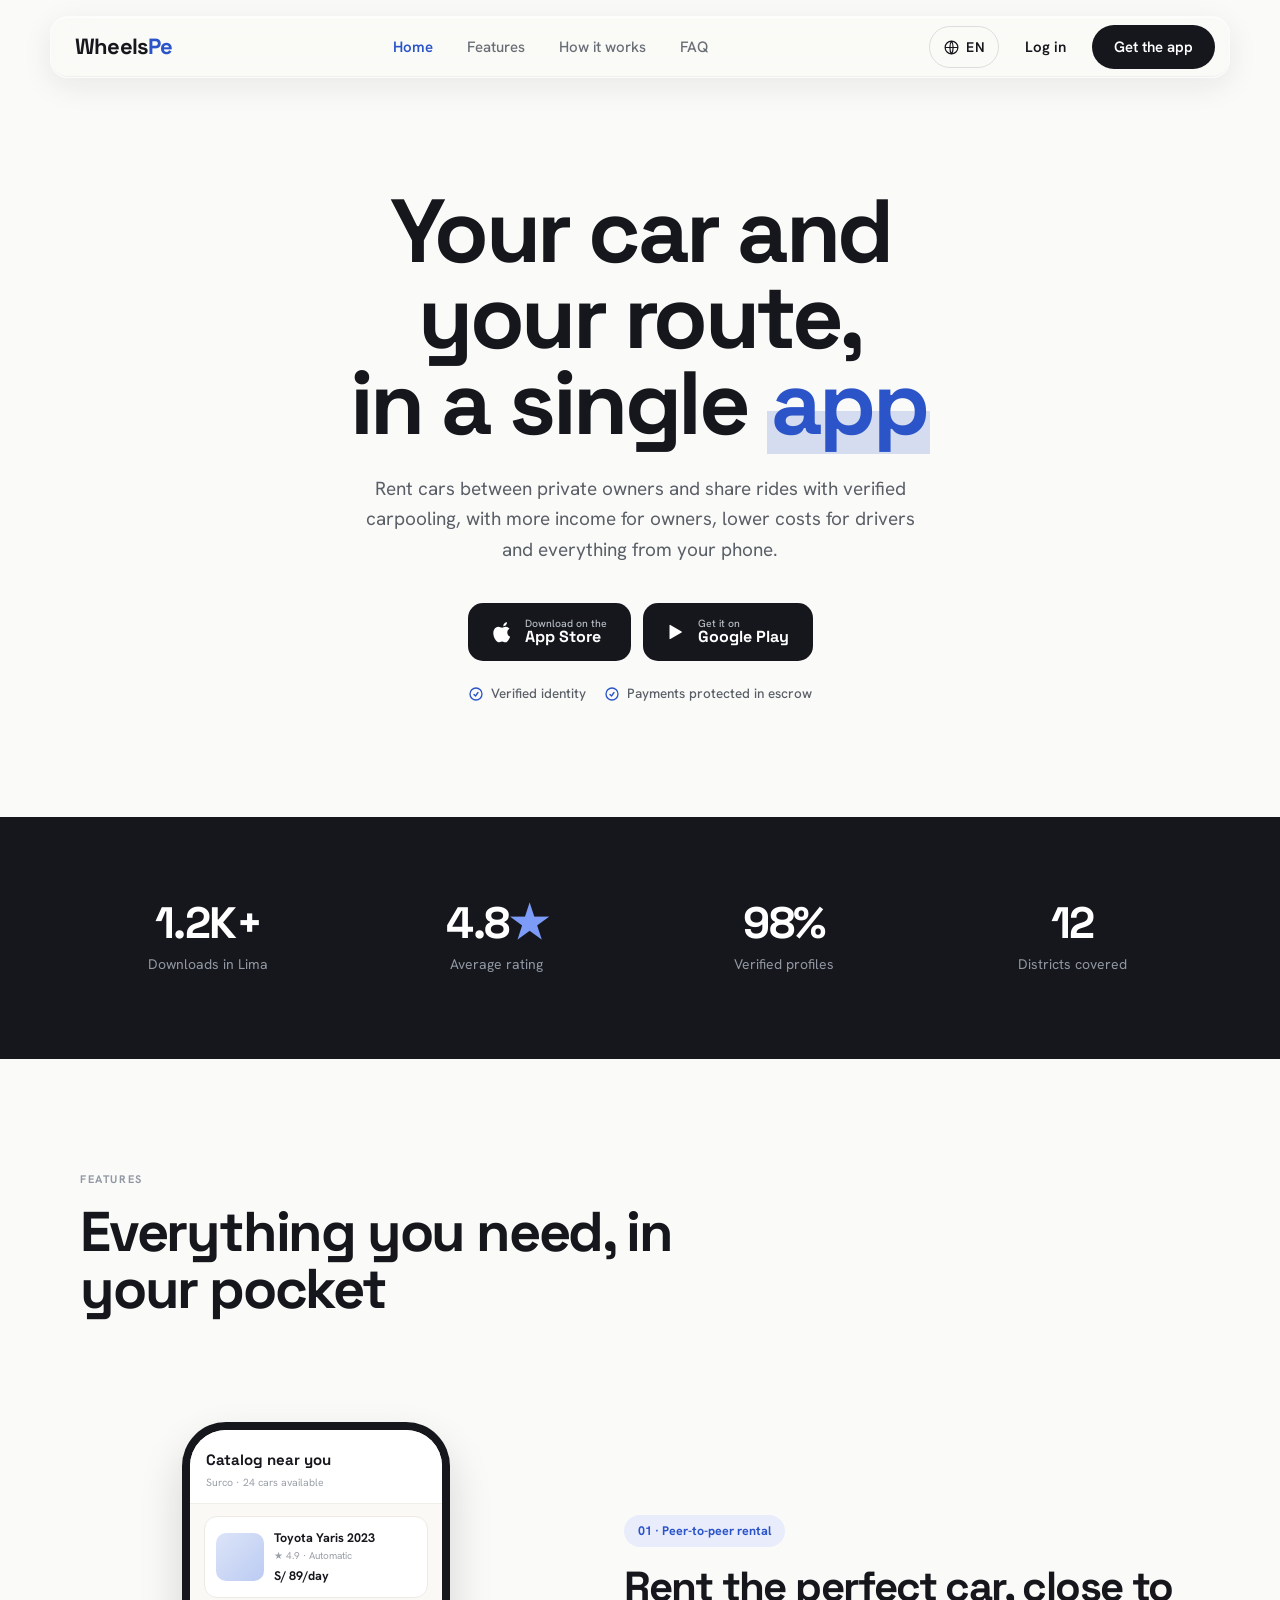
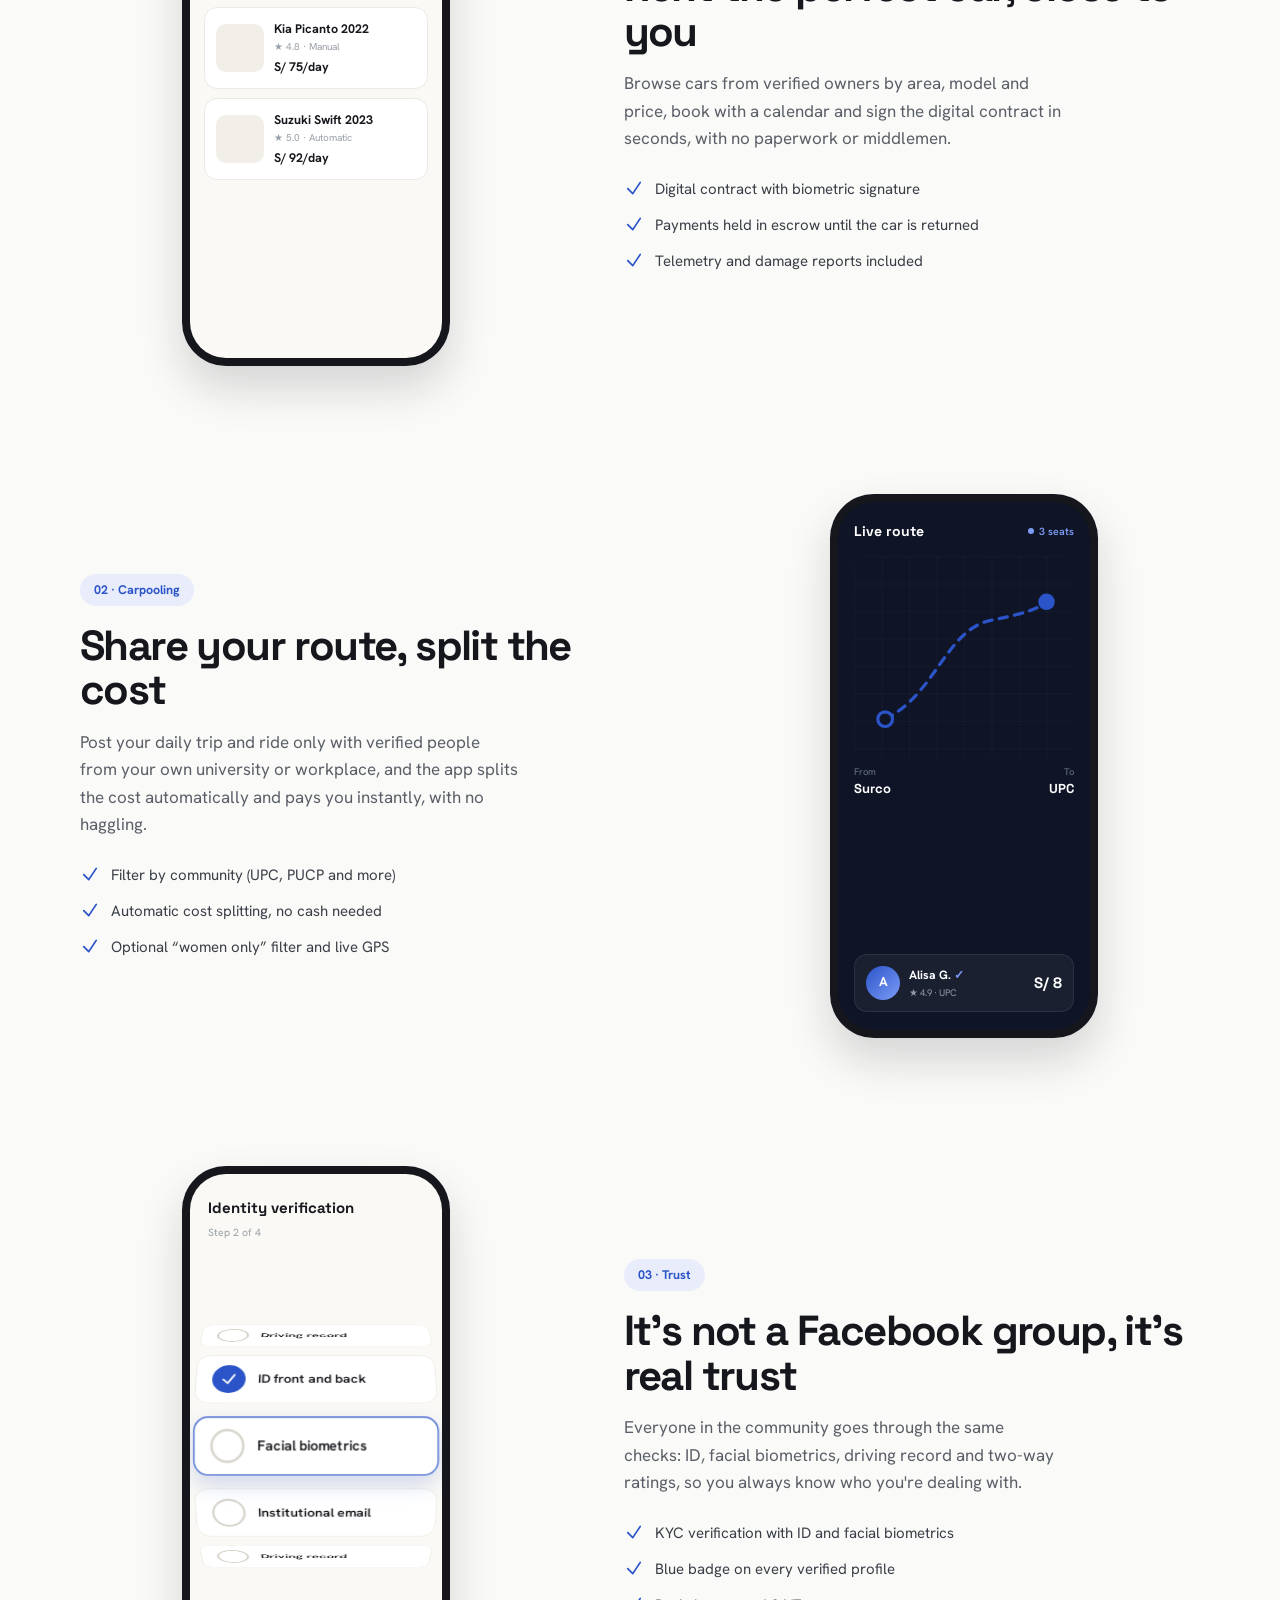
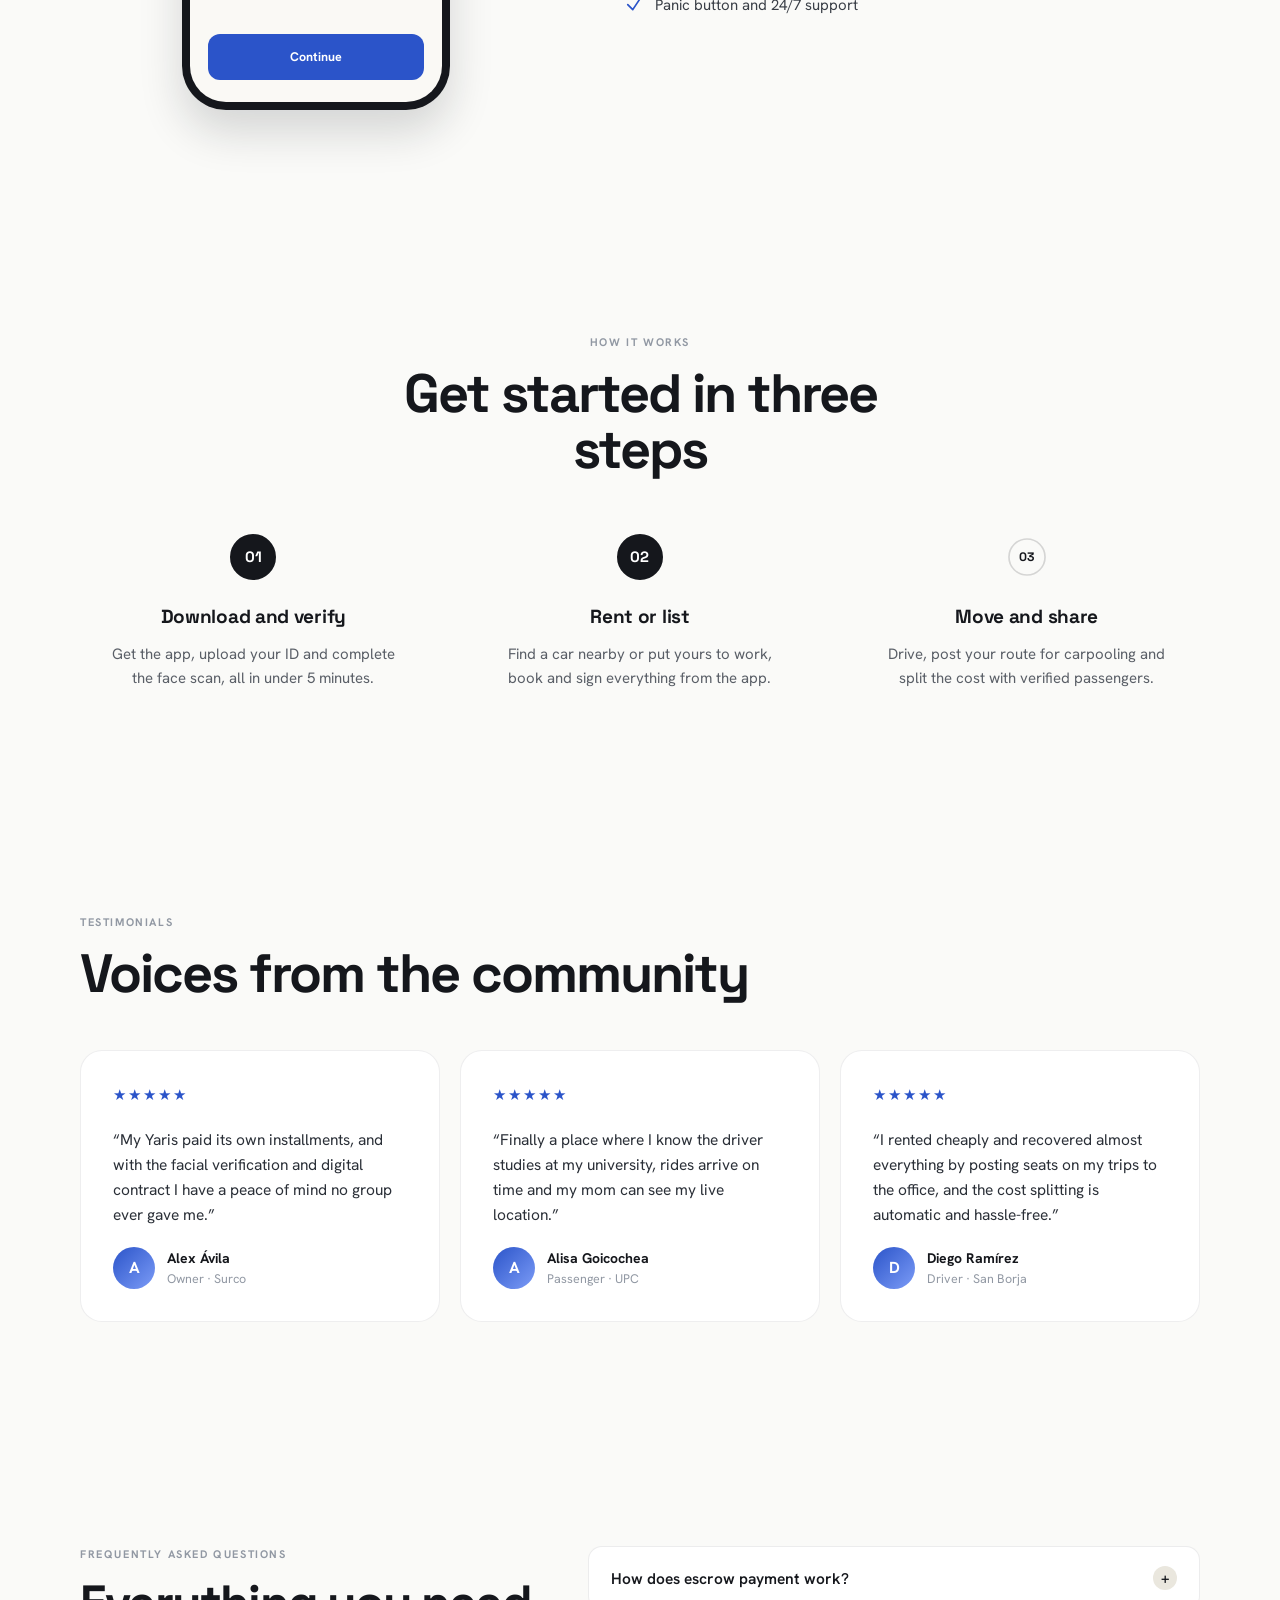
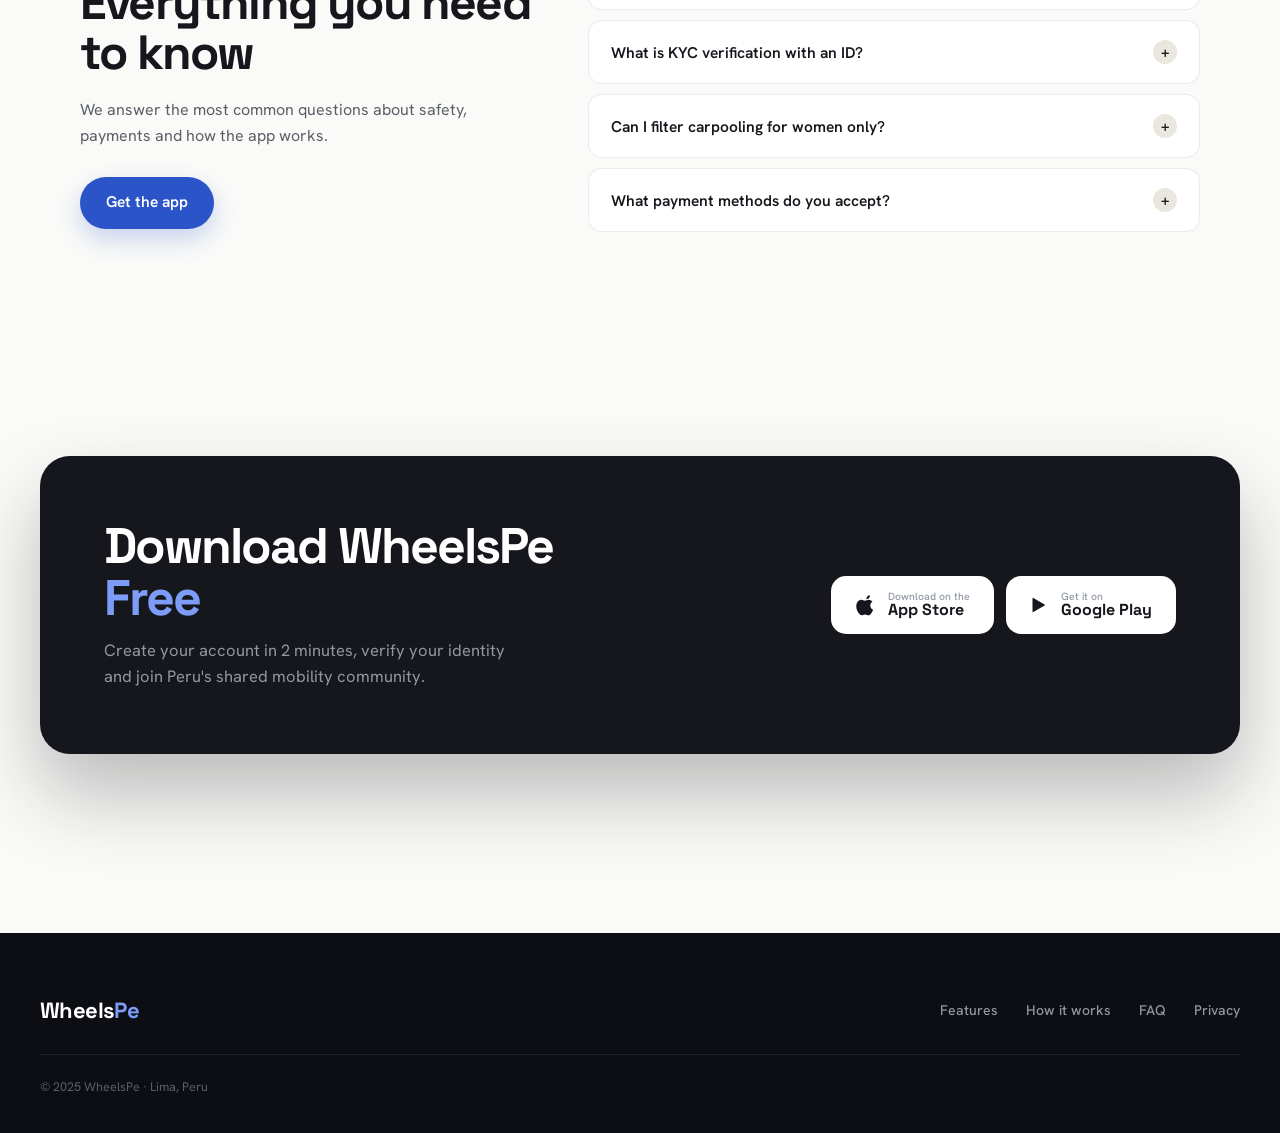
==== commit 32100ff7: "feat: update landing page" ====
--- a/index.html
+++ b/index.html
@@ -1,2005 +1,351 @@
 <!DOCTYPE html>
-<html lang="es">
+<html lang="en">
 <head>
 <meta charset="utf-8">
 <meta name="viewport" content="width=device-width, initial-scale=1">
-<title>WheelsPe — Tu auto, tu ruta, tu Perú</title>
-<style>
-  @import url('https://fonts.googleapis.com/css2?family=DM+Sans:ital,opsz,wght@0,9..40,300;0,9..40,400;0,9..40,500;0,9..40,700;0,9..40,900;1,9..40,400&family=DM+Serif+Display:ital@0;1&display=swap');
-
-  :root {
-    --blue: #3B82F6;
-    --blue-dark: #2563EB;
-    --black: #0a0a0a;
-    --ink: #111827;
-    --gray: #6B7280;
-    --border: #E5E7EB;
-    --surface: #F9FAFB;
-    --white: #ffffff;
-    --radius: 16px;
-    --transition: 0.22s cubic-bezier(0.4,0,0.2,1);
-  }
-
-  *, *::before, *::after { box-sizing: border-box; margin: 0; padding: 0; }
-
-  html { scroll-behavior: smooth; }
-
-  body {
-    font-family: 'DM Sans', sans-serif;
-    background: var(--white);
-    color: var(--ink);
-    line-height: 1.6;
-    overflow-x: hidden;
-  }
-
-  /* ── NAV ── */
-  nav {
-    position: sticky; top: 0; z-index: 100;
-    background: rgba(255,255,255,0.92);
-    backdrop-filter: blur(12px);
-    border-bottom: 1px solid var(--border);
-    padding: 0 96px;
-    height: 68px;
-    display: flex; align-items: center; justify-content: space-between;
-  }
-
-  .nav-logo {
-    display: flex; align-items: center; gap: 8px;
-    font-weight: 900; font-size: 18px; letter-spacing: -0.5px;
-    color: var(--black); text-decoration: none;
-  }
-
-  .nav-logo-badge {
-    width: 30px; height: 30px; background: var(--blue);
-    border-radius: 8px; display: flex; align-items: center; justify-content: center;
-    color: white; font-size: 14px; font-weight: 900;
-  }
-
-  .nav-links {
-    display: flex; align-items: center; gap: 36px;
-    list-style: none;
-  }
-
-  .nav-links a {
-    font-size: 14px; color: var(--gray); text-decoration: none;
-    transition: color var(--transition);
-    font-weight: 400;
-  }
-
-  .nav-links a:hover { color: var(--ink); }
-  .nav-links a.active-nav { color: var(--blue); font-weight: 600; }
-
-  .nav-actions { display: flex; gap: 10px; align-items: center; }
-
-  /* ── HAMBURGER ── */
-  .nav-hamburger {
-    display: none; flex-direction: column; gap: 5px;
-    cursor: pointer; padding: 4px; border: none; background: none;
-  }
-  .nav-hamburger span {
-    display: block; width: 22px; height: 2px;
-    background: var(--ink); border-radius: 2px;
-    transition: transform 0.32s cubic-bezier(0.4,0,0.2,1),
-                opacity 0.22s ease,
-                background 0.22s ease;
-  }
-  .nav-hamburger.open span { background: var(--blue); }
-  .nav-hamburger.open span:nth-child(1) { transform: translateY(7px) rotate(45deg); }
-  .nav-hamburger.open span:nth-child(2) { opacity: 0; transform: scaleX(0); }
-  .nav-hamburger.open span:nth-child(3) { transform: translateY(-7px) rotate(-45deg); }
-
-  /* ── MOBILE MENU ── */
-  .mobile-menu {
-    display: flex;
-    position: fixed; top: 68px; left: 0; right: 0; bottom: 0;
-    background: rgba(255,255,255,0.98);
-    backdrop-filter: blur(16px);
-    z-index: 99;
-    flex-direction: column;
-    padding: 32px 24px;
-    gap: 8px;
-    overflow-y: auto;
-    /* Slide + fade animation */
-    opacity: 0;
-    transform: translateY(-12px);
-    pointer-events: none;
-    transition: opacity 0.28s cubic-bezier(0.4,0,0.2,1), transform 0.28s cubic-bezier(0.4,0,0.2,1);
-  }
-  .mobile-menu.open {
-    opacity: 1;
-    transform: translateY(0);
-    pointer-events: all;
-  }
-  /* Staggered link entrance */
-  .mobile-menu a,
-  .mobile-menu .mobile-actions {
-    opacity: 0;
-    transform: translateX(-16px);
-    transition: opacity 0.24s ease, transform 0.24s ease, color var(--transition);
-  }
-  .mobile-menu.open a:nth-child(1) { opacity:1; transform:translateX(0); transition-delay:0.06s; }
-  .mobile-menu.open a:nth-child(2) { opacity:1; transform:translateX(0); transition-delay:0.10s; }
-  .mobile-menu.open a:nth-child(3) { opacity:1; transform:translateX(0); transition-delay:0.14s; }
-  .mobile-menu.open a:nth-child(4) { opacity:1; transform:translateX(0); transition-delay:0.18s; }
-  .mobile-menu.open a:nth-child(5) { opacity:1; transform:translateX(0); transition-delay:0.22s; }
-  .mobile-menu.open a:nth-child(6) { opacity:1; transform:translateX(0); transition-delay:0.26s; }
-  .mobile-menu.open .mobile-actions { opacity:1; transform:translateX(0); transition-delay:0.30s; }
-  .mobile-menu a {
-    font-size: 20px; font-weight: 600; color: var(--ink);
-    text-decoration: none; padding: 14px 0;
-    border-bottom: 1px solid var(--border);
-  }
-  .mobile-menu a:hover { color: var(--blue); }
-  .mobile-menu .mobile-actions {
-    display: flex; flex-direction: column; gap: 10px; margin-top: 20px;
-  }
-  .mobile-menu .mobile-actions .btn { width: 100%; height: 52px; font-size: 16px; }
-
-  /* ── MODAL CONTACTO ── */
-  .modal-overlay {
-    position: fixed; inset: 0; z-index: 200;
-    background: rgba(10,10,10,0.6);
-    backdrop-filter: blur(6px);
-    display: flex; align-items: center; justify-content: center;
-    padding: 24px;
-    opacity: 0; pointer-events: none;
-    transition: opacity 0.28s ease;
-  }
-  .modal-overlay.open { opacity: 1; pointer-events: all; }
-
-  .modal-box {
-    background: white; border-radius: 24px;
-    width: 100%; max-width: 520px;
-    padding: 44px 48px;
-    box-shadow: 0 32px 80px rgba(0,0,0,0.2);
-    position: relative;
-    transform: translateY(20px);
-    transition: transform 0.28s ease;
-  }
-  .modal-overlay.open .modal-box { transform: translateY(0); }
-
-  .modal-close {
-    position: absolute; top: 20px; right: 20px;
-    width: 36px; height: 36px; border-radius: 50%;
-    background: var(--surface); border: 1px solid var(--border);
-    cursor: pointer; font-size: 18px; color: var(--gray);
-    display: flex; align-items: center; justify-content: center;
-    transition: all var(--transition);
-  }
-  .modal-close:hover { background: var(--border); color: var(--ink); }
-
-  .modal-eyebrow {
-    font-size: 11px; font-weight: 700; color: var(--blue);
-    text-transform: uppercase; letter-spacing: 1.5px; margin-bottom: 8px;
-  }
-  .modal-title {
-    font-size: 28px; font-weight: 900; letter-spacing: -1px;
-    color: var(--black); margin-bottom: 6px;
-  }
-  .modal-sub {
-    font-size: 14px; color: var(--gray); margin-bottom: 28px; line-height: 1.55;
-  }
-
-  .form-group { margin-bottom: 16px; }
-  .form-row { display: grid; grid-template-columns: 1fr 1fr; gap: 12px; }
-
-  .form-group label {
-    display: block; font-size: 13px; font-weight: 600;
-    color: var(--ink); margin-bottom: 6px;
-  }
-  .form-group input,
-  .form-group select,
-  .form-group textarea {
-    width: 100%; height: 44px; padding: 0 14px;
-    border: 1.5px solid var(--border); border-radius: 10px;
-    font-family: 'DM Sans', sans-serif; font-size: 14px; color: var(--ink);
-    background: var(--surface); outline: none;
-    transition: border-color var(--transition), box-shadow var(--transition);
-  }
-  .form-group textarea {
-    height: 100px; padding: 12px 14px; resize: none;
-  }
-  .form-group input:focus,
-  .form-group select:focus,
-  .form-group textarea:focus {
-    border-color: var(--blue);
-    box-shadow: 0 0 0 3px rgba(59,130,246,0.12);
-    background: white;
-  }
-  .form-group input::placeholder,
-  .form-group textarea::placeholder { color: #9CA3AF; }
-
-  .form-submit {
-    width: 100%; height: 52px; border-radius: 999px;
-    background: var(--blue); color: white;
-    font-family: 'DM Sans', sans-serif; font-size: 15px; font-weight: 700;
-    border: none; cursor: pointer; margin-top: 8px;
-    transition: all var(--transition);
-    display: flex; align-items: center; justify-content: center; gap: 8px;
-  }
-  .form-submit:hover { background: var(--blue-dark); transform: translateY(-1px); }
-  .form-submit:active { transform: translateY(0); }
-
-  .form-success {
-    display: none; text-align: center; padding: 20px 0;
-  }
-  .form-success-icon {
-    width: 60px; height: 60px; border-radius: 50%;
-    background: #EFF6FF; margin: 0 auto 16px;
-    display: flex; align-items: center; justify-content: center;
-    font-size: 28px;
-  }
-  .form-success h3 {
-    font-size: 20px; font-weight: 800; color: var(--black); margin-bottom: 6px;
-  }
-  .form-success p { font-size: 14px; color: var(--gray); }
-
-  /* ── CONTACT SECTION INLINE ── */
-  #contacto {
-    padding: 80px 96px;
-    background: white;
-    border-top: 1px solid var(--border);
-  }
-  .contact-inner {
-    display: grid; grid-template-columns: 1fr 1fr; gap: 64px;
-    align-items: center;
-  }
-  .contact-info .section-eyebrow { margin-bottom: 14px; }
-  .contact-info h2 {
-    font-size: 44px; font-weight: 900; letter-spacing: -1.5px;
-    line-height: 1.08; color: var(--black); margin-bottom: 14px;
-  }
-  .contact-info p {
-    font-size: 16px; color: var(--gray); line-height: 1.65; margin-bottom: 28px;
-  }
-  .contact-chips { display: flex; flex-direction: column; gap: 12px; }
-  .contact-chip {
-    display: flex; align-items: center; gap: 12px;
-    font-size: 14px; color: var(--ink);
-  }
-  .contact-chip-icon {
-    width: 36px; height: 36px; border-radius: 10px;
-    background: #EFF6FF; color: var(--blue);
-    display: flex; align-items: center; justify-content: center; flex-shrink: 0;
-  }
-  .contact-chip-icon svg { width: 18px; height: 18px; }
-  .contact-form-box {
-    background: var(--surface); border-radius: 20px;
-    padding: 36px; border: 1px solid var(--border);
-  }
-
-  @media (max-width: 1024px) {
-    #contacto { padding: 60px 32px; }
-    .contact-inner { grid-template-columns: 1fr; gap: 40px; }
-    .nav-hamburger { display: flex; }
-    .nav-links { display: none !important; }
-    .nav-actions { display: none; }
-  }
-  @media (max-width: 768px) {
-    #contacto { padding: 48px 24px; }
-    .contact-info h2 { font-size: 34px; }
-    .form-row { grid-template-columns: 1fr; }
-    .modal-box { padding: 32px 24px; }
-    .testi-grid { grid-template-columns: 1fr; }
-  }
-
-  .btn {
-    display: inline-flex; align-items: center; justify-content: center;
-    padding: 0 22px; height: 40px; border-radius: 999px;
-    font-family: 'DM Sans', sans-serif; font-size: 14px; font-weight: 600;
-    cursor: pointer; border: none; text-decoration: none;
-    transition: all var(--transition);
-  }
-
-  .btn-outline {
-    background: transparent; color: var(--ink);
-    border: 1.5px solid var(--border);
-  }
-  .btn-outline:hover { border-color: var(--ink); }
-
-  .btn-primary {
-    background: var(--blue); color: white;
-  }
-  .btn-primary:hover { background: var(--blue-dark); transform: translateY(-1px); }
-
-  .btn-lg {
-    height: 52px; padding: 0 32px; font-size: 16px;
-  }
-
-  /* ── HERO ── */
-  .hero {
-    padding: 80px 96px 60px;
-    display: grid; grid-template-columns: 1fr 1fr; gap: 60px;
-    align-items: center; min-height: 560px;
-  }
-
-  .hero-tag {
-    display: inline-flex; align-items: center; gap: 8px;
-    background: #EFF6FF; color: #3B82F6;
-    font-size: 13px; font-weight: 500; letter-spacing: 0px;
-    padding: 6px 14px; border-radius: 999px;
-    margin-bottom: 24px; border: 1px solid #BFDBFE;
-  }
-
-  .hero-tag::before {
-    content: ''; width: 7px; height: 7px;
-    background: var(--blue); border-radius: 50%;
-    animation: pulse 2s infinite;
-  }
-
-  @keyframes pulse {
-    0%, 100% { opacity: 1; transform: scale(1); }
-    50% { opacity: 0.5; transform: scale(0.8); }
-  }
-
-  .hero h1 {
-    font-size: 64px; font-weight: 900; line-height: 1.02;
-    letter-spacing: -2.5px; color: var(--black);
-    margin-bottom: 20px;
-  }
-
-  .hero h1 .accent { color: var(--blue); font-style: italic; }
-
-  .hero-sub {
-    font-size: 17px; color: var(--gray);
-    line-height: 1.65; max-width: 480px;
-    margin-bottom: 36px;
-  }
-
-  .hero-ctas { display: flex; gap: 12px; align-items: center; margin-bottom: 44px; }
-
-  .hero-visual {
-    position: relative; display: flex;
-    justify-content: center; align-items: center;
-  }
-
-  .phone-mockup {
-    width: 280px; height: 520px;
-    background: var(--black); border-radius: 44px;
-    border: 8px solid #1a1a1a;
-    box-shadow: 0 40px 80px rgba(0,0,0,0.18), 0 0 0 1px rgba(255,255,255,0.05);
-    position: relative; overflow: hidden;
-    display: flex; flex-direction: column;
-  }
-
-  .phone-screen {
-    flex: 1; background: white; overflow: hidden;
-    display: flex; flex-direction: column;
-  }
-
-  .phone-topbar {
-    background: white; padding: 12px 16px 8px;
-    border-bottom: 1px solid var(--border);
-    font-size: 11px; font-weight: 700; color: var(--blue);
-    letter-spacing: -0.3px;
-  }
-
-  .phone-content { padding: 12px 14px; flex: 1; }
-
-  .phone-card {
-    background: var(--surface); border-radius: 10px;
-    padding: 10px 12px; margin-bottom: 8px;
-    display: flex; justify-content: space-between; align-items: center;
-    font-size: 11px;
-  }
-
-  .phone-card-tag {
-    font-size: 10px; font-weight: 700;
-    background: #EFF6FF; color: var(--blue);
-    padding: 2px 7px; border-radius: 999px;
-  }
-
-  .phone-card-price { font-weight: 700; font-size: 13px; }
-
-  .phone-cta-bar {
-    padding: 10px 14px;
-    background: var(--blue); color: white;
-    font-size: 12px; font-weight: 700;
-    text-align: center; letter-spacing: 0.3px;
-  }
-
-  /* Hero inline metrics */
-  .hero-metrics {
-    display: flex; gap: 40px; margin-top: 36px;
-    padding-top: 32px; border-top: 1px solid var(--border);
-  }
-  .hero-metric-num {
-    font-size: 28px; font-weight: 900; letter-spacing: -1px;
-    color: var(--black); line-height: 1;
-  }
-  .hero-metric-label { font-size: 13px; color: var(--gray); margin-top: 4px; }
-
-  .hero-float-badge {
-    position: absolute; top: 20px; right: -20px;
-    background: white; border-radius: 12px;
-    padding: 10px 14px;
-    box-shadow: 0 8px 32px rgba(0,0,0,0.12);
-    font-size: 12px; font-weight: 700;
-    display: flex; align-items: center; gap: 8px;
-    animation: float 3s ease-in-out infinite;
-  }
-  .hero-float-badge-2 {
-    position: absolute; bottom: 30px; left: -20px;
-    background: white; border-radius: 12px;
-    padding: 9px 13px;
-    box-shadow: 0 8px 32px rgba(0,0,0,0.12);
-    font-size: 11px; font-weight: 600;
-    display: flex; align-items: center; gap: 7px;
-    animation: float 3s ease-in-out infinite 1.5s;
-  }
-  .hero-float-badge-2 .dot {
-    width: 8px; height: 8px; border-radius: 50%;
-    background: #10B981; flex-shrink: 0;
-  }
-  @keyframes float {
-    0%, 100% { transform: translateY(0); }
-    50% { transform: translateY(-8px); }
-  }
-
-  /* ── PARTNERS CAROUSEL ── */
-  .partners {
-    padding: 20px 96px;
-    border-top: 1px solid var(--border);
-    border-bottom: 1px solid var(--border);
-    display: flex; align-items: center; gap: 40px;
-    background: white; overflow: hidden;
-  }
-  .partners-label {
-    font-size: 11px; font-weight: 700; color: var(--gray);
-    text-transform: uppercase; letter-spacing: 1px;
-    white-space: nowrap; flex-shrink: 0;
-  }
-  .partners-track-wrap { flex: 1; overflow: hidden; position: relative; }
-  .partners-track-wrap::before,
-  .partners-track-wrap::after {
-    content: ''; position: absolute; top: 0; bottom: 0; width: 60px;
-    z-index: 2; pointer-events: none;
-  }
-  .partners-track-wrap::before { left: 0; background: linear-gradient(to right, white, transparent); }
-  .partners-track-wrap::after  { right: 0; background: linear-gradient(to left, white, transparent); }
-  .partners-track {
-    display: flex; gap: 64px; align-items: center;
-    animation: marquee 18s linear infinite; width: max-content;
-  }
-  .partners-track:hover { animation-play-state: paused; }
-  @keyframes marquee {
-    from { transform: translateX(0); }
-    to   { transform: translateX(-50%); }
-  }
-  .partner-logo {
-    font-size: 13px; font-weight: 800; color: #9CA3AF;
-    letter-spacing: 1.5px; text-transform: uppercase; white-space: nowrap;
-  }
-
-
-  /* ── PRODUCT SECTION ── */
-  .product {
-    padding: 80px 96px;
-    background: var(--surface);
-    border-top: 1px solid var(--border);
-    border-bottom: 1px solid var(--border);
-  }
-
-  .product-tag {
-    display: inline-flex; align-items: center; gap: 7px;
-    border: 1px solid var(--border); background: white;
-    color: var(--ink); font-size: 13px; font-weight: 500;
-    padding: 5px 14px; border-radius: 999px; margin-bottom: 24px;
-  }
-
-  .product-tag::before {
-    content: ''; width: 7px; height: 7px;
-    background: var(--blue); border-radius: 50%;
-  }
-
-  .product-title {
-    font-size: 52px; font-weight: 900; letter-spacing: -2px; line-height: 1.05;
-    color: var(--black); margin-bottom: 16px; max-width: 640px;
-  }
-
-  .product-title .accent { color: var(--blue); }
-
-  .product-sub {
-    font-size: 15px; color: var(--gray);
-    max-width: 520px; line-height: 1.65; margin-bottom: 48px;
-  }
-
-  .product-grid {
-    display: grid; grid-template-columns: repeat(3,1fr); gap: 20px;
-  }
-
-  .product-card {
-    background: white; border-radius: 16px; padding: 32px 28px;
-    border: 1px solid var(--border);
-    display: flex; flex-direction: column;
-    transition: box-shadow var(--transition), transform var(--transition);
-  }
-
-  .product-card:hover {
-    box-shadow: 0 16px 40px rgba(0,0,0,0.07);
-    transform: translateY(-3px);
-  }
-
-  .product-card-icon {
-    width: 36px; height: 36px; border-radius: 10px;
-    background: #EFF6FF;
-    display: flex; align-items: center; justify-content: center;
-    font-size: 16px; margin-bottom: 20px;
-    color: var(--blue);
-  }
-
-  .product-card-icon svg {
-    width: 20px; height: 20px;
-  }
-
-  .product-card-title {
-    font-size: 18px; font-weight: 700; color: var(--black);
-    margin-bottom: 10px;
-  }
-
-  .product-card-desc {
-    font-size: 14px; color: var(--gray); line-height: 1.65;
-    flex: 1; margin-bottom: 20px;
-  }
-
-  .product-card-link {
-    font-size: 14px; font-weight: 600; color: var(--blue);
-    text-decoration: none; display: inline-flex; align-items: center; gap: 4px;
-    transition: gap var(--transition);
-  }
-
-  .product-card-link:hover { gap: 8px; }
-
-  /* ── HOW IT WORKS ── */
-  .how {
-    padding: 80px 96px 96px;
-    background: white;
-  }
-
-  .section-eyebrow {
-    font-size: 11px; font-weight: 700; color: var(--gray);
-    text-transform: uppercase; letter-spacing: 1.5px;
-    margin-bottom: 14px;
-  }
-
-  .section-title {
-    font-size: 52px; font-weight: 900; letter-spacing: -2px; line-height: 1.05;
-    color: var(--black); margin-bottom: 12px;
-  }
-
-  .section-sub {
-    font-size: 17px; color: var(--gray);
-    max-width: 520px; margin-bottom: 48px;
-  }
-
-  /* How header row: title left, tabs right */
-  .how-header {
-    display: flex; align-items: flex-end;
-    justify-content: space-between; margin-bottom: 56px;
-  }
-
-  /* Tabs */
-  .tabs {
-    display: flex; gap: 4px;
-    background: var(--surface); padding: 4px;
-    border-radius: 999px; width: fit-content;
-    border: 1px solid var(--border);
-    flex-shrink: 0;
-  }
-
-  .tab-btn {
-    padding: 9px 22px; border-radius: 999px;
-    font-family: 'DM Sans', sans-serif;
-    font-size: 14px; font-weight: 500;
-    cursor: pointer; border: none;
-    background: transparent; color: var(--gray);
-    transition: all var(--transition);
-  }
-
-  .tab-btn.active {
-    background: var(--black); color: white; font-weight: 600;
-  }
-
-  .tab-content { display: none; }
-  .tab-content.active { display: grid; grid-template-columns: repeat(3,1fr); gap: 0; }
-
-  /* Steps with connector line */
-  .step-card {
-    padding: 0 48px 0 0;
-    position: relative; background: none; border: none;
-  }
-
-  .step-card:last-child { padding-right: 0; }
-
-  /* Connector line between steps */
-  .step-card:not(:last-child)::after {
-    content: '';
-    position: absolute; top: 20px; left: 48px;
-    right: -4px; height: 1px;
-    background: var(--border);
-    z-index: 0;
-  }
-
-  .step-badge {
-    width: 40px; height: 40px; border-radius: 50%;
-    background: var(--black); color: white;
-    display: flex; align-items: center; justify-content: center;
-    font-size: 12px; font-weight: 800; letter-spacing: 0.5px;
-    margin-bottom: 28px; position: relative; z-index: 1;
-    flex-shrink: 0;
-  }
-
-  .step-title {
-    font-size: 17px; font-weight: 700;
-    margin-bottom: 10px; color: var(--black);
-  }
-
-  .step-desc { font-size: 14px; color: var(--gray); line-height: 1.6; max-width: 280px; }
-
-  /* ── FOR WHOM ── */
-  .for-whom {
-    padding: 80px 96px 96px;
-    background: var(--surface);
-    border-top: 1px solid var(--border);
-    border-bottom: 1px solid var(--border);
-  }
-
-  .whom-grid {
-    display: grid; grid-template-columns: repeat(3,1fr); gap: 20px;
-  }
-
-  .whom-card {
-    background: white; border-radius: 20px; padding: 32px 28px;
-    border: 1px solid var(--border);
-    display: flex; flex-direction: column;
-    transition: box-shadow var(--transition);
-  }
-
-  .whom-card:hover { box-shadow: 0 16px 40px rgba(0,0,0,0.08); }
-
-  .whom-card-dark {
-    background: var(--black); border-color: var(--black);
-  }
-
-  .whom-card-eyebrow {
-    font-size: 11px; font-weight: 700; letter-spacing: 1.5px;
-    color: var(--gray); text-transform: uppercase; margin-bottom: 14px;
-  }
-
-  .whom-card-title {
-    font-size: 22px; font-weight: 900; letter-spacing: -0.5px;
-    line-height: 1.2; color: var(--black); margin-bottom: 20px;
-  }
-
-  .whom-card-divider {
-    height: 1px; background: var(--border); margin-bottom: 20px;
-  }
-
-  .whom-checklist {
-    list-style: none; display: flex; flex-direction: column; gap: 10px;
-    flex: 1; margin-bottom: 28px;
-  }
-
-  .whom-checklist li {
-    font-size: 14px; color: var(--gray);
-    display: flex; align-items: flex-start; gap: 8px;
-  }
-
-  .whom-checklist li::before {
-    content: '✓'; color: var(--blue); font-weight: 700;
-    font-size: 13px; flex-shrink: 0; margin-top: 1px;
-  }
-
-  .whom-checklist-dark li { color: #9CA3AF; }
-  .whom-checklist-dark li::before { color: #60A5FA; }
-
-  .whom-btn {
-    display: flex; align-items: center; justify-content: center;
-    width: 100%; height: 48px; border-radius: 999px;
-    font-size: 14px; font-weight: 600; text-decoration: none;
-    transition: all var(--transition); cursor: pointer;
-  }
-
-  .whom-btn-outline {
-    background: white; color: var(--black);
-    border: 1.5px solid var(--border);
-  }
-  .whom-btn-outline:hover { border-color: var(--black); }
-
-  .whom-btn-blue {
-    background: var(--blue); color: white; border: none;
-  }
-  .whom-btn-blue:hover { background: var(--blue-dark); }
-
-  /* ── TESTIMONIALS ── */
-  .testimonials { padding: 96px 96px; background: white; }
-
-  .testi-grid {
-    display: grid;
-    grid-template-columns: repeat(auto-fit, minmax(280px, 1fr));
-    gap: 20px;
-    margin-top: 48px;
-  }
-
-  .testi-card {
-    background: var(--surface); border-radius: 20px; padding: 32px;
-    border: 1px solid var(--border);
-    display: flex; flex-direction: column; gap: 20px;
-  }
-
-  .testi-stars { color: #F59E0B; font-size: 16px; letter-spacing: 2px; }
-
-  .testi-text {
-    font-size: 15px; color: var(--ink); line-height: 1.65;
-    font-style: italic; flex: 1;
-  }
-
-  .testi-author { display: flex; align-items: center; gap: 12px; }
-
-  .testi-avatar {
-    width: 40px; height: 40px; border-radius: 50%;
-    background: var(--blue); display: flex; align-items: center;
-    justify-content: center; font-weight: 700; color: white; font-size: 15px;
-  }
-
-  .testi-name { font-size: 14px; font-weight: 700; color: var(--black); }
-  .testi-role { font-size: 12px; color: var(--gray); }
-
-  /* ── FAQ ── */
-  .faq-section {
-    padding: 96px 96px;
-    background: var(--surface);
-    border-top: 1px solid var(--border);
-  }
-
-  .faq-grid {
-    display: grid; grid-template-columns: 1fr 1fr; gap: 60px;
-    margin-top: 48px; align-items: start;
-  }
-
-  .faq-intro p { font-size: 16px; color: var(--gray); line-height: 1.65; margin-bottom: 28px; }
-
-  .faq-list { display: flex; flex-direction: column; gap: 8px; }
-
-  .faq-item {
-    background: white; border-radius: 12px;
-    border: 1px solid var(--border); overflow: hidden;
-  }
-
-  .faq-question {
-    width: 100%; display: flex; align-items: center;
-    justify-content: space-between;
-    padding: 18px 22px; cursor: pointer;
-    background: none; border: none; font-family: 'DM Sans', sans-serif;
-    font-size: 15px; font-weight: 600; color: var(--ink);
-    text-align: left; transition: background var(--transition);
-  }
-
-  .faq-question:hover { background: var(--surface); }
-
-  .faq-chevron {
-    width: 22px; height: 22px; border-radius: 50%;
-    background: var(--surface); border: 1px solid var(--border);
-    display: flex; align-items: center; justify-content: center;
-    font-size: 14px; flex-shrink: 0;
-    transition: transform var(--transition), background var(--transition);
-  }
-
-  .faq-item.open .faq-chevron {
-    transform: rotate(45deg);
-    background: var(--blue); border-color: var(--blue); color: white;
-  }
-
-  .faq-answer {
-    max-height: 0; overflow: hidden;
-    transition: max-height 0.36s cubic-bezier(0.4,0,0.2,1), padding var(--transition);
-    padding: 0 22px; font-size: 14px; color: var(--gray); line-height: 1.65;
-  }
-
-  .faq-item.open .faq-answer {
-    max-height: 200px; padding: 0 22px 18px;
-  }
-
-  /* ── CTA FINAL ── */
-  .cta-final-wrap {
-    padding: 60px 96px 80px;
-  }
-  .cta-final {
-    background: var(--black);
-    border: 1px solid rgba(255,255,255,0.08);
-    border-radius: 28px;
-    padding: 64px 72px;
-    display: flex; align-items: center; justify-content: space-between; gap: 40px;
-    box-shadow: 0 0 0 1px rgba(59,130,246,0.08), 0 40px 80px rgba(0,0,0,0.4);
-    position: relative; overflow: hidden;
-  }
-  .cta-final::before {
-    content: '';
-    position: absolute; top: -80px; right: -60px;
-    width: 320px; height: 320px;
-    background: radial-gradient(circle, rgba(59,130,246,0.15) 0%, transparent 70%);
-    pointer-events: none;
-  }
-
-  .cta-final-text h2 {
-    font-family: 'DM Sans', sans-serif;
-    font-size: 48px; font-weight: 900; letter-spacing: -2px; line-height: 1.05;
-    color: white; margin-bottom: 12px;
-  }
-
-  .cta-final-text h2 .accent { color: var(--blue); }
-
-  .cta-final-text p { font-size: 16px; color: #9CA3AF; max-width: 440px; }
-
-  .cta-final-actions { display: flex; gap: 12px; flex-shrink: 0; }
-
-  .btn-white {
-    background: white; color: var(--black);
-  }
-  .btn-white:hover { background: var(--surface); }
-
-  .btn-ghost {
-    background: rgba(255,255,255,0.08);
-    color: #D1D5DB; border: 1.5px solid rgba(255,255,255,0.12);
-  }
-  .btn-ghost:hover { background: rgba(255,255,255,0.14); }
-
-  /* ── FOOTER ── */
-  footer {
-    background: #050505;
-    border-top: 1px solid rgba(255,255,255,0.06);
-    padding: 64px 96px 40px;
-  }
-
-  .footer-top {
-    display: grid; grid-template-columns: 1.4fr repeat(4,1fr);
-    gap: 40px; padding-bottom: 56px;
-    border-bottom: 1px solid rgba(255,255,255,0.06);
-  }
-
-  .footer-brand p {
-    font-size: 13px; color: #6B7280; margin-top: 12px; line-height: 1.65;
-    max-width: 200px;
-  }
-
-  .footer-col h4 {
-    font-size: 12px; font-weight: 700; color: #9CA3AF;
-    text-transform: uppercase; letter-spacing: 1px; margin-bottom: 16px;
-  }
-
-  .footer-col ul { list-style: none; display: flex; flex-direction: column; gap: 10px; }
-
-  .footer-col a {
-    font-size: 13px; color: #4B5563; text-decoration: none;
-    transition: color var(--transition);
-  }
-
-  .footer-col a:hover { color: #9CA3AF; }
-
-  .footer-bottom {
-    padding-top: 28px; display: flex;
-    justify-content: space-between; align-items: center;
-  }
-
-  .footer-bottom p { font-size: 12px; color: #374151; }
-
-  .footer-socials { display: flex; gap: 12px; }
-
-  .social-btn {
-    width: 32px; height: 32px; border-radius: 8px;
-    background: rgba(255,255,255,0.05);
-    border: 1px solid rgba(255,255,255,0.08);
-    display: flex; align-items: center; justify-content: center;
-    font-size: 13px; text-decoration: none; color: #4B5563;
-    transition: all var(--transition);
-  }
-
-  .social-btn:hover { background: rgba(255,255,255,0.1); color: #9CA3AF; }
-
-  /* ── CARPOOLING SECTION ALT ── */
-  .carpool-section {
-    padding: 80px 96px;
-    background: white;
-    display: grid;
-    grid-template-columns: 1fr 1.2fr;
-    gap: 64px;
-    align-items: center;
-  }
-  .carpool-features-list {
-    display: flex;
-    flex-direction: column;
-    gap: 28px;
-  }
-  .carpool-feature-item {
-    display: flex;
-    align-items: flex-start;
-    gap: 20px;
-  }
-  .carpool-feature-icon {
-    width: 40px;
-    height: 40px;
-    border-radius: 12px;
-    background: #EFF6FF;
-    display: flex;
-    align-items: center;
-    justify-content: center;
-    color: var(--blue);
-    flex-shrink: 0;
-  }
-  .carpool-feature-icon svg {
-    width: 22px;
-    height: 22px;
-  }
-  .carpool-feature-title {
-    font-size: 17px;
-    font-weight: 700;
-    color: var(--black);
-    margin-bottom: 6px;
-  }
-  .carpool-feature-desc {
-    font-size: 14px;
-    color: var(--gray);
-    line-height: 1.6;
-  }
-
-  /* ── FADE IN ANIMATION ── */
-  .fade-in {
-    opacity: 0; transform: translateY(24px);
-    transition: opacity 0.6s ease, transform 0.6s ease;
-  }
-  .fade-in.visible { opacity: 1; transform: translateY(0); }
-
-  /* ── RESPONSIVE ── */
-  @media (max-width: 1024px) {
-    body { font-size: 15px; }
-    nav { padding: 0 32px; }
-    .nav-links { display: none; } /* Simple hide for demo */
-    .hero { padding: 60px 32px; grid-template-columns: 1fr; text-align: center; }
-    .hero-sub { max-width: 100%; }
-    .hero-ctas { justify-content: center; }
-    .hero-metrics { justify-content: center; }
-    .hero-visual { margin-top: 40px; }
-    .partners { padding: 20px 32px; }
-    .product, .how, .for-whom, .testimonials, .faq-section, .cta-final, footer {
-      padding-left: 32px; padding-right: 32px;
-    }
-    .product-grid, .whom-grid { grid-template-columns: 1fr; }
-    .testi-grid { grid-template-columns: 1fr; }
-    .how-header { flex-direction: column; align-items: flex-start; gap: 20px; }
-    .tab-content { grid-template-columns: 1fr; gap: 40px; }
-    .step-card:not(:last-child)::after { display: none; }
-    .faq-grid { grid-template-columns: 1fr; }
-    .cta-final-wrap { padding: 40px 32px 60px; }
-    .cta-final { flex-direction: column; text-align: center; padding: 48px 32px; }
-    .footer-top { grid-template-columns: 1fr; }
-  }
-
-  @media (max-width: 768px) {
-    h1, .product-title, .section-title { font-size: 42px; letter-spacing: -1.5px; }
-    .hero h1 { font-size: 48px; }
-    .hero { padding: 40px 24px; }
-    nav { padding: 0 24px; }
-    .nav-actions .btn-outline { display: none; }
-    .partners { padding: 20px 24px; }
-    .product, .how, .for-whom, .testimonials, .faq-section, .cta-final, footer {
-      padding-left: 24px; padding-right: 24px;
-    }
-    .testi-grid { grid-template-columns: 1fr; }
-    .footer-top { grid-template-columns: 1fr; gap: 32px; }
-    .footer-bottom { flex-direction: column; gap: 20px; text-align: center; }
-  }
-  /* ── SUB-PAGE OVERLAY ── */
-  .subpage-overlay {
-    position: fixed; inset: 0; z-index: 300;
-    background: white;
-    overflow-y: auto;
-    opacity: 0; pointer-events: none;
-    transition: opacity 0.3s ease;
-  }
-  .subpage-overlay.open { opacity: 1; pointer-events: all; }
-
-  .subpage-nav {
-    position: sticky; top: 0; z-index: 10;
-    background: rgba(255,255,255,0.95);
-    backdrop-filter: blur(12px);
-    border-bottom: 1px solid var(--border);
-    padding: 0 96px; height: 64px;
-    display: flex; align-items: center; justify-content: space-between;
-  }
-  .subpage-nav-brand {
-    display: flex; align-items: center; gap: 8px;
-    font-weight: 900; font-size: 16px; color: var(--black);
-    text-decoration: none; cursor: pointer;
-  }
-  .subpage-back {
-    display: flex; align-items: center; gap: 8px;
-    font-size: 14px; font-weight: 600; color: var(--gray);
-    cursor: pointer; border: none; background: none;
-    transition: color var(--transition);
-    font-family: 'DM Sans', sans-serif;
-    padding: 8px 16px; border-radius: 999px;
-    border: 1.5px solid var(--border);
-  }
-  .subpage-back:hover { color: var(--ink); border-color: var(--ink); }
-
-  .subpage-content { max-width: 760px; margin: 0 auto; padding: 60px 32px 120px; }
-
-  .subpage-eyebrow {
-    font-size: 11px; font-weight: 700; color: var(--blue);
-    text-transform: uppercase; letter-spacing: 1.5px; margin-bottom: 12px;
-  }
-  .subpage-title {
-    font-size: 48px; font-weight: 900; letter-spacing: -2px; line-height: 1.05;
-    color: var(--black); margin-bottom: 16px;
-  }
-  .subpage-meta {
-    font-size: 13px; color: var(--gray); margin-bottom: 40px;
-    padding-bottom: 28px; border-bottom: 1px solid var(--border);
-    display: flex; gap: 20px; align-items: center;
-  }
-  .subpage-body h3 {
-    font-size: 20px; font-weight: 800; color: var(--black);
-    margin: 36px 0 12px; letter-spacing: -0.5px;
-  }
-  .subpage-body p {
-    font-size: 16px; color: #374151; line-height: 1.75; margin-bottom: 18px;
-  }
-  .subpage-body ul {
-    margin: 0 0 18px 20px; display: flex; flex-direction: column; gap: 8px;
-  }
-  .subpage-body ul li { font-size: 15px; color: #374151; line-height: 1.65; }
-
-  /* Blog grid */
-  .blog-hero { margin-bottom: 48px; }
-  .blog-hero-img {
-    width: 100%; height: 280px; border-radius: 20px;
-    background: linear-gradient(135deg, #EFF6FF 0%, #BFDBFE 100%);
-    margin-bottom: 24px; display: flex; align-items: center;
-    justify-content: center; font-size: 64px;
-  }
-  .blog-tag {
-    display: inline-flex; align-items: center; gap: 6px;
-    background: #EFF6FF; color: var(--blue);
-    font-size: 12px; font-weight: 700; padding: 4px 12px;
-    border-radius: 999px; margin-bottom: 14px;
-  }
-  .blog-grid { display: grid; grid-template-columns: 1fr 1fr; gap: 24px; margin-top: 16px; }
-  .blog-card {
-    background: var(--surface); border-radius: 16px;
-    border: 1px solid var(--border); overflow: hidden;
-    cursor: pointer; transition: box-shadow var(--transition), transform var(--transition);
-  }
-  .blog-card:hover { box-shadow: 0 12px 32px rgba(0,0,0,0.08); transform: translateY(-3px); }
-  .blog-card-img {
-    height: 140px;
-    display: flex; align-items: center; justify-content: center; font-size: 40px;
-  }
-  .blog-card-body { padding: 18px 20px; }
-  .blog-card-tag { font-size: 11px; font-weight: 700; color: var(--blue); margin-bottom: 6px; text-transform: uppercase; letter-spacing: 1px; }
-  .blog-card-title { font-size: 15px; font-weight: 700; color: var(--black); margin-bottom: 6px; line-height: 1.35; }
-  .blog-card-date { font-size: 12px; color: var(--gray); }
-
-  @media (max-width: 768px) {
-    .subpage-nav { padding: 0 20px; }
-    .subpage-title { font-size: 34px; }
-    .blog-grid { grid-template-columns: 1fr; }
-  }
-</style>
+<title>WheelsPe</title>
+<link rel="preconnect" href="https://fonts.googleapis.com">
+<link rel="preconnect" href="https://fonts.gstatic.com" crossorigin>
+<link href="https://fonts.googleapis.com/css2?family=Space+Grotesk:wght@400;500;600;700&family=Hanken+Grotesk:wght@300;400;500;600;700;800&display=swap" rel="stylesheet">
+<link rel="stylesheet" href="styles.css">
 </head>
 <body>
 
-<!-- NAV -->
-<nav>
-  <a href="#inicio" class="nav-logo">
-    <div class="nav-logo-badge">W</div>
-    WheelsPe
-  </a>
-  <ul class="nav-links">
-    <li><a href="#inicio">Inicio</a></li>
-    <li><a href="#como-funciona">Cómo funciona</a></li>
-    <li><a href="#para-quien">Para ti</a></li>
-    <li><a href="#carpooling">Carpooling</a></li>
-    <li><a href="#faq">FAQ</a></li>
-    <li><a href="#contacto">Contacto</a></li>
-  </ul>
-  <div class="nav-actions">
-    <a href="#" class="btn btn-outline">Iniciar sesión</a>
-    <a href="#contacto" class="btn btn-primary">Registrarme</a>
-  </div>
-  <button class="nav-hamburger" id="hamburgerBtn" onclick="toggleMenu()" aria-label="Menú">
-    <span></span><span></span><span></span>
+<nav class="wp-nav">
+  <div class="wp-inner wp-nav-inner">
+    <a href="#inicio" class="wp-logo">Wheels<span class="wp-logo-accent">Pe</span></a>
+    <div class="wp-navwrap">
+      <a class="wp-navlink" data-target="inicio" href="#inicio" data-i18n="nav.home">Inicio</a>
+      <a class="wp-navlink" data-target="funciones" href="#funciones" data-i18n="nav.features">Funciones</a>
+      <a class="wp-navlink" data-target="como-funciona" href="#como-funciona" data-i18n="nav.how">Cómo funciona</a>
+      <a class="wp-navlink" data-target="faq" href="#faq" data-i18n="nav.faq">FAQ</a>
+    </div>
+    <div class="wp-navactions">
+      <button class="wp-lang" type="button" aria-label="Cambiar idioma">
+        <svg class="wp-lang-globe" width="17" height="17" viewBox="0 0 24 24" fill="none" stroke="currentColor" stroke-width="1.7"><circle cx="12" cy="12" r="9"/><path d="M3 12h18"/><path d="M12 3c3 3.5 3 14.5 0 18M12 3c-3 3.5-3 14.5 0 18"/></svg>
+        <span class="wp-lang-label">ES</span>
+      </button>
+      <a href="#" class="wp-btn-ghost" data-i18n="nav.login">Iniciar sesión</a>
+      <a href="#descargar" class="wp-btn-dark" data-i18n="nav.getapp">Descargar app</a>
+    </div>
+    <button class="wp-dots" aria-label="Abrir menú">
+      <div class="wp-dots-ico">
+        <span class="wp-dot"></span>
+        <span class="wp-dot-mid"></span>
+        <span class="wp-dot"></span>
+      </div>
+      <svg class="wp-x-ico" width="18" height="18" viewBox="0 0 24 24" fill="none" stroke="#15171C" stroke-width="2.3" stroke-linecap="round"><path d="M6 6l12 12M18 6L6 18"/></svg>
+    </button>
+  </div>
+</nav>
+
+<div class="wp-mobile">
+  <a href="#inicio" class="wp-mlink" data-i18n="nav.home">Inicio</a>
+  <a href="#funciones" class="wp-mlink" data-i18n="nav.features">Funciones</a>
+  <a href="#como-funciona" class="wp-mlink" data-i18n="nav.how">Cómo funciona</a>
+  <a href="#faq" class="wp-mlink" data-i18n="nav.faq">FAQ</a>
+  <div class="wp-mdivider"></div>
+  <a href="#" class="wp-mlink" data-i18n="nav.login">Iniciar sesión</a>
+  <button class="wp-lang wp-lang--m" type="button" aria-label="Cambiar idioma">
+    <svg class="wp-lang-globe" width="17" height="17" viewBox="0 0 24 24" fill="none" stroke="currentColor" stroke-width="1.7"><circle cx="12" cy="12" r="9"/><path d="M3 12h18"/><path d="M12 3c3 3.5 3 14.5 0 18M12 3c-3 3.5-3 14.5 0 18"/></svg>
+    <span class="wp-lang-label">ES</span>
   </button>
-</nav>
-
-<!-- MOBILE MENU -->
-<div class="mobile-menu" id="mobileMenu">
-  <a href="#inicio" onclick="closeMenu()">Inicio</a>
-  <a href="#como-funciona" onclick="closeMenu()">Cómo funciona</a>
-  <a href="#para-quien" onclick="closeMenu()">Para ti</a>
-  <a href="#carpooling" onclick="closeMenu()">Carpooling</a>
-  <a href="#faq" onclick="closeMenu()">FAQ</a>
-  <a href="#contacto" onclick="closeMenu()">Contacto</a>
-  <div class="mobile-actions">
-    <a href="#" class="btn btn-outline">Iniciar sesión</a>
-    <a href="#contacto" class="btn btn-primary" onclick="closeMenu()">Registrarme gratis</a>
-  </div>
+  <a href="#descargar" class="wp-mcta" data-i18n="btn.getapp">Descargar la app</a>
 </div>
 
-<!-- MODAL CONTACTO -->
-<div class="modal-overlay" id="contactModal" onclick="handleOverlayClick(event)">
-  <div class="modal-box">
-    <button class="modal-close" onclick="closeModal()">✕</button>
-    <div class="modal-eyebrow">Contáctanos</div>
-    <div class="modal-title">Hablemos 👋</div>
-    <div class="modal-sub">Cuéntanos tu caso y te respondemos en menos de 24h.</div>
-    <div id="modalFormWrap">
-      <div class="form-row">
-        <div class="form-group">
-          <label>Nombre</label>
-          <input type="text" placeholder="Mathías">
-        </div>
-        <div class="form-group">
-          <label>Apellido</label>
-          <input type="text" placeholder="García">
-        </div>
-      </div>
-      <div class="form-group">
-        <label>Correo electrónico</label>
-        <input type="email" placeholder="mathias@email.com">
-      </div>
-      <div class="form-group">
-        <label>Soy</label>
-        <select>
-          <option value="">Selecciona tu perfil...</option>
-          <option>Propietario de vehículo</option>
-          <option>Conductor / Arrendatario</option>
-          <option>Usuario de carpooling</option>
-          <option>Empresa / Institución</option>
-          <option>Prensa / Media</option>
-        </select>
-      </div>
-      <div class="form-group">
-        <label>Mensaje</label>
-        <textarea placeholder="¿En qué podemos ayudarte?"></textarea>
-      </div>
-      <button class="form-submit" onclick="submitModal()">
-        Enviar mensaje
-        <svg xmlns="http://www.w3.org/2000/svg" width="16" height="16" fill="none" viewBox="0 0 24 24" stroke-width="2" stroke="currentColor"><path stroke-linecap="round" stroke-linejoin="round" d="M13.5 4.5 21 12m0 0-7.5 7.5M21 12H3"/></svg>
-      </button>
-    </div>
-    <div class="form-success" id="modalSuccess">
-      <div class="form-success-icon">✅</div>
-      <h3>¡Mensaje enviado!</h3>
-      <p>Te responderemos pronto en tu correo. Gracias por contactarnos.</p>
-    </div>
-  </div>
-</div>
-
-<!-- HERO -->
-<section id="inicio" class="hero">
-  <div class="hero-content fade-in">
-    <div class="hero-tag">Beta abierta en Lima Metropolitana</div>
-    <h1>Alquila, comparte<br>y muévete <span class="accent">mejor.</span></h1>
-    <p class="hero-sub">La primera plataforma peruana que une alquiler de vehículos entre particulares y carpooling verificado en una sola app. Más ingresos para propietarios, menos costos para conductores.</p>
-    <div class="hero-ctas">
-      <a href="#" class="btn btn-primary btn-lg">Empezar gratis</a>
-      <a href="#como-funciona" class="btn btn-outline btn-lg">Ver demo →</a>
-    </div>
-    <div class="hero-metrics" id="heroMetrics">
+<!-- ░░ HERO ░░ -->
+<section id="inicio" class="wp-hero">
+  <div id="wp-top-sentinel"></div>
+  <div class="wp-inner wp-hero-inner">
+    <div class="wp-hero-anim">
+      <h1 class="wp-display wp-h1" data-i18n-html="hero.title">
+        Tu auto y tu ruta,<br>en una sola <span class="wp-h1-accent">app</span>
+      </h1>
+      <p class="wp-hero-sub" data-i18n="hero.sub">Alquila autos entre particulares y comparte rutas con carpooling verificado, con más ingresos para los dueños, menos costos para los conductores y todo desde tu celular.</p>
+      <div class="wp-herobadges">
+        <a href="#descargar" class="wp-store">
+          <svg width="22" height="22" viewBox="0 0 24 24" fill="#fff"><path d="M16.36 1.43c.04 1.06-.36 2.09-1.05 2.86-.71.79-1.86 1.4-2.97 1.31-.05-1.02.39-2.07 1.06-2.79.74-.79 1.96-1.38 2.96-1.38zM19.7 17.4c-.5 1.15-.74 1.66-1.38 2.68-.9 1.42-2.16 3.19-3.73 3.2-1.39.01-1.75-.91-3.64-.9-1.89.01-2.28.92-3.67.91-1.57-.01-2.77-1.61-3.67-3.03-2.51-3.97-2.78-8.63-1.23-11.11 1.1-1.76 2.84-2.79 4.47-2.79 1.66 0 2.71.91 4.08.91 1.33 0 2.14-.91 4.07-.91 1.46 0 3 .79 4.11 2.16-3.61 1.98-3.02 7.13.69 8.78z"/></svg>
+          <span class="wp-store-text"><span class="wp-store-sub" data-i18n="store.appstore.sub">Descárgala en</span><span class="wp-store-name">App Store</span></span>
+        </a>
+        <a href="#descargar" class="wp-store">
+          <svg width="20" height="20" viewBox="0 0 24 24" fill="#fff"><path d="M4 3.5c-.5-.3-1 .1-1 .7v15.6c0 .6.5 1 1 .7l13.5-7.8c.5-.3.5-1.1 0-1.4L4 3.5z"/></svg>
+          <span class="wp-store-text"><span class="wp-store-sub" data-i18n="store.play.sub">Disponible en</span><span class="wp-store-name">Google Play</span></span>
+        </a>
+      </div>
+      <div class="wp-hero-trust">
+        <div class="wp-trust"><svg width="16" height="16" fill="none" viewBox="0 0 24 24" stroke-width="2" stroke="#2B54C9"><path stroke-linecap="round" stroke-linejoin="round" d="M9 12.75 11.25 15 15 9.75M21 12a9 9 0 1 1-18 0 9 9 0 0 1 18 0Z"/></svg><span data-i18n="hero.trust1">Identidad verificada</span></div>
+        <div class="wp-trust"><svg width="16" height="16" fill="none" viewBox="0 0 24 24" stroke-width="2" stroke="#2B54C9"><path stroke-linecap="round" stroke-linejoin="round" d="M9 12.75 11.25 15 15 9.75M21 12a9 9 0 1 1-18 0 9 9 0 0 1 18 0Z"/></svg><span data-i18n="hero.trust2">Pagos protegidos en escrow</span></div>
+      </div>
+    </div>
+  </div>
+</section>
+
+<!-- ░░ METRICS BAND ░░ -->
+<section class="wp-metrics wp-dark">
+  <div class="wp-glow-layer"></div>
+  <div class="wp-inner wp-stagger wp-metrics-inner">
+    <div>
+      <div class="wp-metric-num"><span class="wp-count" data-target="1200" data-format="k">0</span></div>
+      <div class="wp-metric-label" data-i18n="metric1">Descargas en Lima</div>
+    </div>
+    <div>
+      <div class="wp-metric-num"><span class="wp-count" data-target="4.9" data-decimals="1">0</span><span class="wp-metric-star">★</span></div>
+      <div class="wp-metric-label" data-i18n="metric2">Calificación promedio</div>
+    </div>
+    <div>
+      <div class="wp-metric-num"><span class="wp-count" data-target="100" data-suffix="%">0</span></div>
+      <div class="wp-metric-label" data-i18n="metric3">Perfiles verificados</div>
+    </div>
+    <div>
+      <div class="wp-metric-num"><span class="wp-count" data-target="12">0</span></div>
+      <div class="wp-metric-label" data-i18n="metric4">Distritos cubiertos</div>
+    </div>
+  </div>
+</section>
+
+<section id="funciones" class="wp-section-bg">
+  <div class="wp-inner wp-funciones-head">
+    <div class="wp-up wp-narrow">
+      <div class="wp-eyebrow" data-i18n="feat.eyebrow">Funciones</div>
+      <h2 class="wp-display wp-h2-funciones" data-i18n="feat.title">Todo lo que necesitas, en tu bolsillo</h2>
+    </div>
+  </div>
+
+  <div class="wp-inner wp-feat-row">
+    <div class="wp-feat">
+      <div class="wp-featphone wp-slide" data-from="left">
+        <div class="wp-phone">
+          <div class="wp-screen wp-screen--light">
+            <div class="wp-cat-head">
+              <div class="wp-cat-title" data-i18n="phone1.title">Catálogo cerca de ti</div>
+              <div class="wp-cat-sub" data-i18n="phone1.sub">Surco · 24 autos disponibles</div>
+            </div>
+            <div class="wp-cat-list">
+              <div class="wp-car"><div class="wp-car-thumb wp-car-thumb--blue"></div><div><div class="wp-car-name">Toyota Yaris 2023</div><div class="wp-car-meta" data-i18n="phone1.meta1">★ 4.9 · Automático</div><div class="wp-car-price" data-i18n="phone1.price1">S/ 89/día</div></div></div>
+              <div class="wp-car wp-car--d1"><div class="wp-car-thumb wp-car-thumb--beige"></div><div><div class="wp-car-name">Kia Picanto 2022</div><div class="wp-car-meta" data-i18n="phone1.meta2">★ 4.8 · Mecánico</div><div class="wp-car-price" data-i18n="phone1.price2">S/ 75/día</div></div></div>
+              <div class="wp-car wp-car--d2"><div class="wp-car-thumb wp-car-thumb--beige"></div><div><div class="wp-car-name">Suzuki Swift 2023</div><div class="wp-car-meta" data-i18n="phone1.meta3">★ 5.0 · Automático</div><div class="wp-car-price" data-i18n="phone1.price3">S/ 92/día</div></div></div>
+            </div>
+          </div>
+        </div>
+      </div>
+      <div class="wp-slide" data-from="right">
+        <div class="wp-feat-tag" data-i18n="r1.tag">01 · Alquiler entre particulares</div>
+        <h3 class="wp-display wp-feat-title" data-i18n="r1.title">Alquila el auto perfecto, cerca de ti</h3>
+        <p class="wp-feat-text" data-i18n="r1.desc">Explora autos de particulares verificados filtrando por zona, modelo y precio, reserva con calendario y firma el contrato digital en segundos, sin papeleo ni intermediarios.</p>
+        <ul class="wp-stagger wp-feat-list">
+          <li class="wp-feat-item"><svg class="wp-check" width="20" height="20" fill="none" viewBox="0 0 24 24" stroke-width="2.1" stroke="#2B54C9"><path stroke-linecap="round" stroke-linejoin="round" d="m4.5 12.75 6 6 9-13.5"/></svg><span data-i18n="r1.li1">Contrato digital con firma biométrica</span></li>
+          <li class="wp-feat-item"><svg class="wp-check" width="20" height="20" fill="none" viewBox="0 0 24 24" stroke-width="2.1" stroke="#2B54C9"><path stroke-linecap="round" stroke-linejoin="round" d="m4.5 12.75 6 6 9-13.5"/></svg><span data-i18n="r1.li2">Pagos retenidos en escrow hasta la devolución</span></li>
+          <li class="wp-feat-item"><svg class="wp-check" width="20" height="20" fill="none" viewBox="0 0 24 24" stroke-width="2.1" stroke="#2B54C9"><path stroke-linecap="round" stroke-linejoin="round" d="m4.5 12.75 6 6 9-13.5"/></svg><span data-i18n="r1.li3">Telemetría y reporte de daños incluidos</span></li>
+        </ul>
+      </div>
+    </div>
+  </div>
+
+  <div class="wp-inner wp-feat-row">
+    <div class="wp-feat wp-feat--reverse">
+      <div class="wp-slide" data-from="left">
+        <div class="wp-feat-tag" data-i18n="r2.tag">02 · Carpooling</div>
+        <h3 class="wp-display wp-feat-title" data-i18n="r2.title">Comparte tu ruta, divide los gastos</h3>
+        <p class="wp-feat-text" data-i18n="r2.desc">Publica tu trayecto diario y viaja solo con personas verificadas de tu misma universidad o trabajo, y la app divide el costo automáticamente y te paga al instante, sin negociar.</p>
+        <ul class="wp-stagger wp-feat-list">
+          <li class="wp-feat-item"><svg class="wp-check" width="20" height="20" fill="none" viewBox="0 0 24 24" stroke-width="2.1" stroke="#2B54C9"><path stroke-linecap="round" stroke-linejoin="round" d="m4.5 12.75 6 6 9-13.5"/></svg><span data-i18n="r2.li1">Filtro por comunidad institucional (UPC, PUCP y más)</span></li>
+          <li class="wp-feat-item"><svg class="wp-check" width="20" height="20" fill="none" viewBox="0 0 24 24" stroke-width="2.1" stroke="#2B54C9"><path stroke-linecap="round" stroke-linejoin="round" d="m4.5 12.75 6 6 9-13.5"/></svg><span data-i18n="r2.li2">División automática de gastos, sin efectivo</span></li>
+          <li class="wp-feat-item"><svg class="wp-check" width="20" height="20" fill="none" viewBox="0 0 24 24" stroke-width="2.1" stroke="#2B54C9"><path stroke-linecap="round" stroke-linejoin="round" d="m4.5 12.75 6 6 9-13.5"/></svg><span data-i18n="r2.li3">Filtro opcional «solo mujeres» y GPS en vivo</span></li>
+        </ul>
+      </div>
+      <div class="wp-featphone wp-slide" data-from="right">
+        <div class="wp-phone wp-phone--b">
+          <div class="wp-screen wp-screen--dark">
+            <div class="wp-route-head">
+              <div class="wp-route-title" data-i18n="phone2.title">Ruta en vivo</div>
+              <div class="wp-route-seats"><span class="wp-route-dot"></span><span data-i18n="phone2.seats">3 asientos</span></div>
+            </div>
+            <svg viewBox="0 0 240 220" class="wp-route-map">
+              <defs><pattern id="wpg" width="30" height="30" patternUnits="userSpaceOnUse"><path d="M30 0H0V30" fill="none" stroke="rgba(255,255,255,.05)" stroke-width="1"/></pattern></defs>
+              <rect width="240" height="220" fill="url(#wpg)" rx="12"/>
+              <path class="wp-route-path" d="M34 178 C 90 150, 100 80, 150 70 S 200 56, 210 50" fill="none" stroke="#2B54C9" stroke-width="3.5" stroke-linecap="round" stroke-dasharray="9 8"/>
+              <circle cx="34" cy="178" r="8" fill="#0F1526" stroke="#2B54C9" stroke-width="3.5"/>
+              <circle cx="210" cy="50" r="9" fill="#2B54C9"/>
+            </svg>
+            <div class="wp-route-info">
+              <div><div class="wp-route-label" data-i18n="phone2.origin">Origen</div><div class="wp-route-place">Surco</div></div>
+              <div class="wp-route-dest"><div class="wp-route-label" data-i18n="phone2.dest">Destino</div><div class="wp-route-place">UPC</div></div>
+            </div>
+            <div class="wp-route-card">
+              <div class="wp-route-driver"><div class="wp-avatar">A</div><div><div class="wp-route-name">Alisa G. <span class="wp-route-name-accent">✓</span></div><div class="wp-route-rating">★ 4.9 · UPC</div></div></div>
+              <div class="wp-route-price">S/ 8</div>
+            </div>
+          </div>
+        </div>
+      </div>
+    </div>
+  </div>
+
+  <div class="wp-inner wp-feat-row wp-feat-row--last">
+    <div class="wp-feat">
+      <div class="wp-featphone wp-slide" data-from="left">
+        <div class="wp-phone wp-phone--c">
+          <div class="wp-screen wp-screen--light wp-screen--pad">
+            <div class="wp-verif-title" data-i18n="phone3.title">Verificación de identidad</div>
+            <div class="wp-verif-step">Paso 1 de 4</div>
+            <div class="wp-verif-list">
+              <div class="wp-wheel">
+                <div class="wp-verif-item"><div class="wp-verif-ic"><svg class="wp-verif-check" width="16" height="16" fill="none" viewBox="0 0 24 24" stroke-width="2.6" stroke="#fff"><path stroke-linecap="round" stroke-linejoin="round" d="m4.5 12.75 6 6 9-13.5"/></svg></div><div class="wp-verif-label" data-i18n="phone3.i1">DNI anverso y reverso</div></div>
+                <div class="wp-verif-item"><div class="wp-verif-ic"><svg class="wp-verif-check" width="16" height="16" fill="none" viewBox="0 0 24 24" stroke-width="2.6" stroke="#fff"><path stroke-linecap="round" stroke-linejoin="round" d="m4.5 12.75 6 6 9-13.5"/></svg></div><div class="wp-verif-label" data-i18n="phone3.i2">Biometría facial</div></div>
+                <div class="wp-verif-item"><div class="wp-verif-ic"><svg class="wp-verif-check" width="16" height="16" fill="none" viewBox="0 0 24 24" stroke-width="2.6" stroke="#fff"><path stroke-linecap="round" stroke-linejoin="round" d="m4.5 12.75 6 6 9-13.5"/></svg></div><div class="wp-verif-label" data-i18n="phone3.i3">Correo institucional</div></div>
+                <div class="wp-verif-item"><div class="wp-verif-ic"><svg class="wp-verif-check" width="16" height="16" fill="none" viewBox="0 0 24 24" stroke-width="2.6" stroke="#fff"><path stroke-linecap="round" stroke-linejoin="round" d="m4.5 12.75 6 6 9-13.5"/></svg></div><div class="wp-verif-label" data-i18n="phone3.i4">Récord de conducción</div></div>
+              </div>
+            </div>
+            <div class="wp-verif-btn" data-i18n="phone3.btn">Continuar</div>
+          </div>
+        </div>
+      </div>
+      <div class="wp-slide" data-from="right">
+        <div class="wp-feat-tag" data-i18n="r3.tag">03 · Confianza</div>
+        <h3 class="wp-display wp-feat-title" data-i18n="r3.title">No es un grupo de Facebook, es confianza real</h3>
+        <p class="wp-feat-text" data-i18n="r3.desc">Toda la comunidad pasa por el mismo filtro: DNI, biometría facial, récord de conducción y reputación bidireccional, así siempre sabes con quién tratas.</p>
+        <ul class="wp-stagger wp-feat-list">
+          <li class="wp-feat-item"><svg class="wp-check" width="20" height="20" fill="none" viewBox="0 0 24 24" stroke-width="2.1" stroke="#2B54C9"><path stroke-linecap="round" stroke-linejoin="round" d="m4.5 12.75 6 6 9-13.5"/></svg><span data-i18n="r3.li1">Verificación KYC con DNI y biometría facial</span></li>
+          <li class="wp-feat-item"><svg class="wp-check" width="20" height="20" fill="none" viewBox="0 0 24 24" stroke-width="2.1" stroke="#2B54C9"><path stroke-linecap="round" stroke-linejoin="round" d="m4.5 12.75 6 6 9-13.5"/></svg><span data-i18n="r3.li2">Badge azul en cada perfil verificado</span></li>
+          <li class="wp-feat-item"><svg class="wp-check" width="20" height="20" fill="none" viewBox="0 0 24 24" stroke-width="2.1" stroke="#2B54C9"><path stroke-linecap="round" stroke-linejoin="round" d="m4.5 12.75 6 6 9-13.5"/></svg><span data-i18n="r3.li3">Botón de pánico y soporte 24/7</span></li>
+        </ul>
+      </div>
+    </div>
+  </div>
+</section>
+
+<section id="como-funciona" class="wp-section-bg">
+  <div class="wp-inner wp-section">
+    <div class="wp-center-narrow wp-up">
+      <div class="wp-eyebrow" data-i18n="how.eyebrow">Cómo funciona</div>
+      <h2 class="wp-display wp-h2-pasos" data-i18n="how.title">Empieza en tres pasos</h2>
+    </div>
+    <div class="wp-3col wp-steps wp-stagger">
       <div>
-        <div class="hero-metric-num" data-target="1200" data-suffix="+" data-format="k">0</div>
-        <div class="hero-metric-label">Usuarios activos</div>
+        <div class="wp-step-num">01</div>
+        <div class="wp-step-title" data-i18n="how.s1t">Descarga y verifica</div>
+        <div class="wp-step-text" data-i18n="how.s1d">Baja la app, sube tu DNI y completa el escaneo facial, listo en menos de 5 minutos.</div>
       </div>
       <div>
-        <div class="hero-metric-num" data-target="4.9" data-suffix="★" data-decimals="1">0</div>
-        <div class="hero-metric-label">Calificación promedio</div>
+        <div class="wp-step-num">02</div>
+        <div class="wp-step-title" data-i18n="how.s2t">Alquila o publica</div>
+        <div class="wp-step-text" data-i18n="how.s2d">Encuentra un auto cerca o pon el tuyo a generar ingresos, reserva y firma todo desde la app.</div>
       </div>
       <div>
-        <div class="hero-metric-num" data-target="100" data-suffix="%">0</div>
-        <div class="hero-metric-label">Identidad verificada</div>
-      </div>
-    </div>
-  </div>
-  <div class="hero-visual fade-in">
-    <div class="phone-mockup">
-      <div class="phone-screen">
-        <div class="phone-topbar" style="padding:10px 14px 6px;border-bottom:1px solid #F3F4F6;">
-          <div style="font-size:10px;color:#9CA3AF;margin-bottom:2px;">Hola, Mathías 👋</div>
-          <div style="font-size:14px;font-weight:700;color:#111;">¿A dónde hoy?</div>
-          <div style="display:flex;gap:6px;margin-top:8px;">
-            <div style="background:#111;color:white;border-radius:999px;padding:4px 12px;font-size:10px;font-weight:700;">Alquiler</div>
-            <div style="background:#F3F4F6;color:#6B7280;border-radius:999px;padding:4px 12px;font-size:10px;">Carpool</div>
-          </div>
-        </div>
-        <div class="phone-content" style="padding:10px 12px;">
-          <div class="phone-card" style="background:white;border:1.5px solid #3B82F6;margin-bottom:7px;">
-            <div>
-              <div style="font-weight:700;font-size:11px;">Toyota Yaris 2023</div>
-              <div style="font-size:9px;color:#9CA3AF;">4.9 · Surco</div>
-              <div style="font-size:11px;font-weight:700;color:#3B82F6;margin-top:2px;">S/ 89/día</div>
-            </div>
-            <div style="width:36px;height:36px;background:#E0E7FF;border-radius:8px;"></div>
-          </div>
-          <div class="phone-card" style="margin-bottom:7px;">
-            <div>
-              <div style="font-weight:700;font-size:11px;">Kia Picanto 2022</div>
-              <div style="font-size:9px;color:#9CA3AF;">4.8 · Miraflores</div>
-              <div style="font-size:11px;font-weight:600;margin-top:2px;">S/ 75/día</div>
-            </div>
-            <div style="width:36px;height:36px;background:#F3F4F6;border-radius:8px;"></div>
-          </div>
-          <div class="phone-card">
-            <div>
-              <div style="font-weight:700;font-size:11px;">Hyundai Accent</div>
-              <div style="font-size:9px;color:#9CA3AF;">4.9 · San Isidro</div>
-              <div style="font-size:11px;font-weight:600;margin-top:2px;">S/ 95/día</div>
-            </div>
-            <div style="width:36px;height:36px;background:#F3F4F6;border-radius:8px;"></div>
-          </div>
-        </div>
-        <div class="phone-cta-bar" style="background:#111;font-size:12px;padding:12px 14px;">Reservar ahora</div>
-      </div>
-    </div>
-    <div class="hero-float-badge">
-      <div>
-        <div style="font-size:10px;color:#6B7280;font-weight:500;">Carpool encontrado</div>
-        <div style="font-size:12px;font-weight:700;margin:2px 0;">Surco → San Isidro</div>
-        <div style="font-size:10px;color:#6B7280;">Alisa G. · 4.9★</div>
-      </div>
-      <div style="background:var(--blue);color:white;font-size:11px;font-weight:700;padding:5px 10px;border-radius:999px;white-space:nowrap;">Únirme · S/ 8</div>
-    </div>
-    <div class="hero-float-badge-2">
-      <div class="dot"></div>
-      <div>
-        <div style="font-weight:700;font-size:12px;">Identidad verificada</div>
-        <div style="font-size:10px;color:#6B7280;margin-top:1px;">KYC + biometría + récord</div>
-      </div>
-    </div>
-  </div>
-</section>
-
-<!-- PARTNERS CAROUSEL -->
-<div class="partners">
-  <span class="partners-label">Aliados de movilidad</span>
-  <div class="partners-track-wrap">
-    <div class="partners-track">
-      <span class="partner-logo">RIMAC</span>
-      <span class="partner-logo">BCP</span>
-      <span class="partner-logo">UPC</span>
-      <span class="partner-logo">OSITRAN</span>
-      <span class="partner-logo">MAPFRE</span>
-      <span class="partner-logo">BBVA</span>
-      <span class="partner-logo">RIMAC</span>
-      <span class="partner-logo">BCP</span>
-      <span class="partner-logo">UPC</span>
-      <span class="partner-logo">OSITRAN</span>
-      <span class="partner-logo">MAPFRE</span>
-      <span class="partner-logo">BBVA</span>
-    </div>
-  </div>
-</div>
-
-<!-- PRODUCT -->
-<section class="product fade-in">
-  <div class="product-tag">Producto</div>
-  <h2 class="product-title">Una sola app, <span class="accent">dos modos</span> de moverte.</h2>
-  <p class="product-sub">Diseñada para que ahorres, ganes y te muevas con confianza. Cada función está construida sobre verificación real de identidad.</p>
-
-  <div class="product-grid">
-    <div class="product-card">
-      <div class="product-card-icon">
-        <svg xmlns="http://www.w3.org/2000/svg" fill="none" viewBox="0 0 24 24" stroke-width="1.5" stroke="currentColor"><path stroke-linecap="round" stroke-linejoin="round" d="M12 6v6h4.5m4.5 0a9 9 0 1 1-18 0 9 9 0 0 1 18 0Z" /></svg>
-      </div>
-      <div class="product-card-title">Alquiler entre particulares</div>
-      <div class="product-card-desc">Conecta propietarios con conductores verificados. Sin flota propia, sin intermediarios físicos, con respaldo operativo en cada reserva.</div>
-      <a href="#" class="product-card-link">Saber más →</a>
-    </div>
-    <div class="product-card">
-      <div class="product-card-icon">
-        <svg xmlns="http://www.w3.org/2000/svg" fill="none" viewBox="0 0 24 24" stroke-width="1.5" stroke="currentColor"><path stroke-linecap="round" stroke-linejoin="round" d="M8.25 18.75a1.5 1.5 0 0 1-3 0m3 0a1.5 1.5 0 0 0-3 0m3 0h6m-9 0H3.375a1.125 1.125 0 0 1-1.125-1.125V14.25m17.25 4.5a1.5 1.5 0 0 1-3 0m3 0a1.5 1.5 0 0 0-3 0m3 0h1.125c.621 0 1.125-.504 1.125-1.125V14.25m-17.25 4.5h10.5a1.125 1.125 0 0 0 1.125-1.125V6.75a1.125 1.125 0 0 0-1.125-1.125H7.5A1.125 1.125 0 0 0 6.375 6.75v10.5a1.125 1.125 0 0 0 1.125 1.125Z" /></svg>
-      </div>
-      <div class="product-card-title">Carpooling integrado</div>
-      <div class="product-card-desc">Publica tu ruta y comparte gastos con compañeros de universidad o trabajo. División automática de costos.</div>
-      <a href="#" class="product-card-link">Saber más →</a>
-    </div>
-    <div class="product-card">
-      <div class="product-card-icon">
-        <svg xmlns="http://www.w3.org/2000/svg" fill="none" viewBox="0 0 24 24" stroke-width="1.5" stroke="currentColor"><path stroke-linecap="round" stroke-linejoin="round" d="M9 12.75 11.25 15 15 9.75M21 12a9 9 0 1 1-18 0 9 9 0 0 1 18 0Z" /></svg>
-      </div>
-      <div class="product-card-title">Identidad verificada</div>
-      <div class="product-card-desc">DNI + biometría facial + récord de conducción + reputación bidireccional. Toda la comunidad pasa por el mismo filtro.</div>
-      <a href="#" class="product-card-link">Saber más →</a>
-    </div>
-  </div>
-</section>
-
-<!-- HOW IT WORKS -->
-<section id="como-funciona" class="how fade-in">
-  <div class="how-header">
-    <div>
-      <div class="section-eyebrow">Cómo funciona</div>
-      <h2 class="section-title">Empieza en tres pasos.</h2>
-    </div>
-    <div class="tabs">
-      <button class="tab-btn active" onclick="switchTab('alquiler', this)">Alquiler</button>
-      <button class="tab-btn" onclick="switchTab('carpooling', this)">Carpool</button>
-    </div>
-  </div>
-
-  <div id="tab-alquiler" class="tab-content active">
-    <div class="step-card">
-      <div class="step-badge">01</div>
-      <div class="step-title">Verifica tu identidad</div>
-      <div class="step-desc">Sube tu DNI, completa el escaneo facial y confirma tu correo institucional. 5 minutos en promedio.</div>
-    </div>
-    <div class="step-card">
-      <div class="step-badge">02</div>
-      <div class="step-title">Encuentra tu vehículo</div>
-      <div class="step-desc">Filtra por zona, modelo y precio. Reserva con calendario y firma el contrato digital al instante.</div>
-    </div>
-    <div class="step-card">
-      <div class="step-badge">03</div>
-      <div class="step-title">Conduce y comparte</div>
-      <div class="step-desc">Recoge el auto, publica tu ruta para carpool y divide los gastos con pasajeros verificados.</div>
-    </div>
-  </div>
-
-  <div id="tab-carpooling" class="tab-content">
-    <div class="step-card">
-      <div class="step-badge">01</div>
-      <div class="step-title">Publica tu ruta</div>
-      <div class="step-desc">Define origen, destino, horario y asientos disponibles. Tu trayecto se vuelve visible para tu comunidad.</div>
-    </div>
-    <div class="step-card">
-      <div class="step-badge">02</div>
-      <div class="step-title">Recibe solicitudes</div>
-      <div class="step-desc">Acepta solo a pasajeros con identidad verificada y de tu mismo centro de estudios o trabajo.</div>
-    </div>
-    <div class="step-card">
-      <div class="step-badge">03</div>
-      <div class="step-title">Viaja y cobra</div>
-      <div class="step-desc">WheelsPe divide automáticamente el costo. Recibes tu pago al finalizar el viaje, sin negociar.</div>
-    </div>
-  </div>
-</section>
-
-<!-- FOR WHOM -->
-<section id="para-quien" class="for-whom fade-in">
-  <h2 class="section-title" style="font-size:52px;font-weight:900;letter-spacing:-2px;margin-bottom:10px;">Pensado para cada usuario.</h2>
-  <p class="section-sub" style="margin-bottom:48px;">Tres perfiles, una sola red verificada. Encuentra tu rol y empieza hoy.</p>
-
-  <div class="whom-grid">
-    <div class="whom-card">
-      <div class="whom-card-eyebrow">PROPIETARIOS</div>
-      <div class="whom-card-title">Gana con tu auto, no lo dejes parado.</div>
-      <div class="whom-card-divider"></div>
-      <ul class="whom-checklist">
-        <li>KYC riguroso del arrendatario</li>
-        <li>Contrato digital con firma biométrica</li>
-        <li>Telemetría y reporte de daños</li>
-        <li>Pagos garantizados con escrow</li>
-      </ul>
-      <a href="#" class="whom-btn whom-btn-outline">Publicar mi vehículo</a>
-    </div>
-    <div class="whom-card whom-card-dark">
-      <div class="whom-card-eyebrow" style="color:#9CA3AF;">CONDUCTORES</div>
-      <div class="whom-card-title" style="color:white;">Alquila barato, recupera con carpool.</div>
-      <div class="whom-card-divider" style="background:rgba(255,255,255,0.12);"></div>
-      <ul class="whom-checklist whom-checklist-dark">
-        <li>Catálogo de autos de particulares</li>
-        <li>Publica asientos en un toque</li>
-        <li>División automática de gastos</li>
-        <li>Facturación electrónica</li>
-      </ul>
-      <a href="#" class="whom-btn whom-btn-blue">Buscar vehículo</a>
-    </div>
-    <div class="whom-card">
-      <div class="whom-card-eyebrow">PASAJEROS</div>
-      <div class="whom-card-title">Llega seguro a tu universidad o trabajo.</div>
-      <div class="whom-card-divider"></div>
-      <ul class="whom-checklist">
-        <li>Solo conductores verificados</li>
-        <li>Filtro por comunidad institucional</li>
-        <li>Botón de pánico y GPS en vivo</li>
-        <li>Filtro opcional "solo mujeres"</li>
-      </ul>
-      <a href="#" class="whom-btn whom-btn-outline">Buscar ruta</a>
-    </div>
-  </div>
-</section>
-
-<!-- CARPOOLING INFO -->
-<section id="carpooling" class="carpool-section fade-in">
-  <div class="carpool-intro">
-    <div class="product-tag">Carpooling</div>
-    <h2 class="product-title">Viaja acompañado, <span class="accent">ahorra</span> y reduce tu huella.</h2>
-    <p class="product-sub">Comparte tus rutas diarias con personas de confianza de tu misma universidad o centro de trabajo. Menos tráfico, menos gastos, más comunidad.</p>
-    <a href="#" class="btn btn-primary" style="margin-top: 12px;">Publicar mi ruta</a>
-  </div>
-  <div class="carpool-features-list">
-    <div class="carpool-feature-item">
-      <div class="carpool-feature-icon">
-        <svg xmlns="http://www.w3.org/2000/svg" fill="none" viewBox="0 0 24 24" stroke-width="1.5" stroke="currentColor"><path stroke-linecap="round" stroke-linejoin="round" d="M12 21v-8.25M15.75 21v-8.25M8.25 21v-8.25M3 9l9-6 9 6m-1.5 12V10.332A48.36 48.36 0 0 0 12 9.75c-2.551 0-5.056.2-7.5.582V21M3 21h18M12 6.75h.008v.008H12V6.75Z" /></svg>
-      </div>
-      <div>
-        <div class="carpool-feature-title">Verificación Institucional</div>
-        <div class="carpool-feature-desc">Filtra y viaja solo con miembros de tu comunidad (UPC, PUCP, etc.) o empresa. Conéctate con perfiles que comparten tu rutina.</div>
-      </div>
-    </div>
-    <div class="carpool-feature-item">
-      <div class="carpool-feature-icon">
-        <svg xmlns="http://www.w3.org/2000/svg" fill="none" viewBox="0 0 24 24" stroke-width="1.5" stroke="currentColor"><path stroke-linecap="round" stroke-linejoin="round" d="M9 6.75V15m6-6v8.25m.503 3.498 4.875-2.437c.381-.19.622-.58.622-1.006V4.82c0-.836-.88-1.38-1.628-1.006l-3.869 1.934c-.317.159-.69.159-1.006 0L9.503 3.252a1.125 1.125 0 0 0-1.006 0L3.875 5.688c-.748.374-1.125 1.17-.1125 1.921L7.5 12l-2.875 1.437a.5.5 0 0 0 0 .868l4.875 2.437a1.125 1.125 0 0 0 1.006 0Z" /></svg>
-      </div>
-      <div>
-        <div class="carpool-feature-title">Rutas Inteligentes</div>
-        <div class="carpool-feature-desc">Publica tu trayecto y nuestro sistema conecta con pasajeros en tu ruta con desvíos mínimos. Optimiza tu tiempo y combustible.</div>
-      </div>
-    </div>
-    <div class="carpool-feature-item">
-      <div class="carpool-feature-icon">
-        <svg xmlns="http://www.w3.org/2000/svg" fill="none" viewBox="0 0 24 24" stroke-width="1.5" stroke="currentColor"><path stroke-linecap="round" stroke-linejoin="round" d="M2.25 18.75a60.07 60.07 0 0 1 15.797 2.101c.727.198 1.453-.342 1.453-1.096V18.75M3.75 4.5v.75A.75.75 0 0 1 3 6h-.75m0 0v-.375c0-.621.504-1.125 1.125-1.125H20.25M2.25 6v9m18-10.5v.75c0 .414.336.75.75.75h.75m-1.5-1.5h.375c.621 0 1.125.504 1.125 1.125v9.75c0 .621-.504 1.125-1.125 1.125h-.375m1.5-1.5H21a.75.75 0 0 0-.75.75v.75m0 0H3.75m0 0h-.375a1.125 1.125 0 0 1-1.125-1.125V6.75m0 0h18" /></svg>
-      </div>
-      <div>
-        <div class="carpool-feature-title">Pagos Automáticos</div>
-        <div class="carpool-feature-desc">Olvídate del efectivo. La app divide los gastos del viaje y transfiere tu ganancia al instante. Simple, seguro y sin negociar.</div>
-      </div>
-    </div>
-  </div>
-</section>
-
-<!-- TESTIMONIALS -->
-<section class="testimonials fade-in">
-  <div class="section-eyebrow">Testimonios</div>
-  <h2 class="section-title">Voces de la comunidad.</h2>
-
-  <div class="testi-grid">
-    <div class="testi-card">
-      <div class="testi-quote">"</div>
-      <p class="testi-text">Mi Yaris pagaba sus propias cuotas. La verificación facial y el contrato digital me dieron la tranquilidad que ningún grupo de Facebook me iba a dar.</p>
-      <div class="testi-author">
-        <div class="testi-avatar"></div>
-        <div>
-          <div class="testi-name">Alex Avila</div>
-          <div class="testi-role">Propietario · Surco</div>
-        </div>
-      </div>
-    </div>
-    <div class="testi-card">
-      <div class="testi-quote">"</div>
-      <p class="testi-text">Por fin un canal donde sé que el conductor estudia en mi universidad. Las maquetas llegan sanas y mi mamá ve mi ubicación en vivo.</p>
-      <div class="testi-author">
-        <div class="testi-avatar"></div>
-        <div>
-          <div class="testi-name">Alisa Goicochea</div>
-          <div class="testi-role">Pasajera · UPC</div>
-        </div>
-      </div>
-    </div>
-  </div>
-</section>
-
-<!-- FAQ -->
-<section id="faq" class="faq-section fade-in">
-  <div class="section-eyebrow">Preguntas frecuentes</div>
-  <div class="faq-grid">
-    <div class="faq-intro">
-      <h2 class="section-title" style="margin-bottom:20px">Todo lo que<br>necesitas saber.</h2>
-      <p>Resolvemos las dudas más comunes sobre seguridad, pagos y cómo funciona la plataforma.</p>
-      <a href="#contacto" class="btn btn-primary">Hablar con soporte</a>
-    </div>
-    <div class="faq-list">
-      <div class="faq-item">
-        <button class="faq-question" onclick="toggleFaq(this)">
-          ¿Cómo funciona el pago en escrow?
-          <span class="faq-chevron">+</span>
-        </button>
-        <div class="faq-answer">El dinero del alquiler se retiene en una cuenta escrow hasta que el propietario confirma la devolución del vehículo en buen estado. Así ambas partes están protegidas antes, durante y después del alquiler.</div>
-      </div>
-      <div class="faq-item">
-        <button class="faq-question" onclick="toggleFaq(this)">
-          ¿Qué es la verificación KYC con DNI?
-          <span class="faq-chevron">+</span>
-        </button>
-        <div class="faq-answer">Know Your Customer (KYC) es el proceso de verificar la identidad de cada usuario escaneando su DNI en 4 pasos: anverso, reverso, selfie y validación automática. Todos los perfiles verificados muestran un badge azul.</div>
-      </div>
-      <div class="faq-item">
-        <button class="faq-question" onclick="toggleFaq(this)">
-          ¿Puedo filtrar carpooling solo para mujeres?
-          <span class="faq-chevron">+</span>
-        </button>
-        <div class="faq-answer">Sí. En la sección de seguridad puedes activar el filtro "Solo Mujeres", que restringe tus viajes a conductoras y pasajeras verificadas. También puedes filtrar por institución educativa como UPC o PUCP.</div>
-      </div>
-      <div class="faq-item">
-        <button class="faq-question" onclick="toggleFaq(this)">
-          ¿Qué pasa si el propietario cancela mi reserva?
-          <span class="faq-chevron">+</span>
-        </button>
-        <div class="faq-answer">Si el propietario cancela con menos de 24h de anticipación, recibes el reembolso completo en menos de 3 horas y se aplica una penalidad automática a su perfil. Cancelaciones repetidas suspenden la cuenta.</div>
-      </div>
-      <div class="faq-item">
-        <button class="faq-question" onclick="toggleFaq(this)">
-          ¿Cuáles son los métodos de pago aceptados?
-          <span class="faq-chevron">+</span>
-        </button>
-        <div class="faq-answer">Aceptamos Yape, Plin, Visa, Mastercard y transferencia bancaria. Los pagos quedan retenidos en escrow y se liberan automáticamente al confirmar el fin del servicio.</div>
-      </div>
-    </div>
-  </div>
-</section>
-
-<!-- CONTACTO -->
-<section id="contacto" class="fade-in">
-  <div class="contact-inner">
-    <div class="contact-info">
-      <div class="section-eyebrow">Contacto</div>
-      <h2>¿Tienes alguna<br>pregunta?</h2>
-      <p>Estamos acá para ayudarte. Escríbenos y te respondemos en menos de 24 horas hábiles.</p>
-      <div class="contact-chips">
-        <div class="contact-chip">
-          <div class="contact-chip-icon">
-            <svg xmlns="http://www.w3.org/2000/svg" fill="none" viewBox="0 0 24 24" stroke-width="1.5" stroke="currentColor"><path stroke-linecap="round" stroke-linejoin="round" d="M21.75 6.75v10.5a2.25 2.25 0 0 1-2.25 2.25h-15a2.25 2.25 0 0 1-2.25-2.25V6.75m19.5 0A2.25 2.25 0 0 0 19.5 4.5h-15a2.25 2.25 0 0 0-2.25 2.25m19.5 0v.243a2.25 2.25 0 0 1-1.07 1.916l-7.5 4.615a2.25 2.25 0 0 1-2.36 0L3.32 8.91a2.25 2.25 0 0 1-1.07-1.916V6.75"/></svg>
-          </div>
-          <span>hola@wheelspe.pe</span>
-        </div>
-        <div class="contact-chip">
-          <div class="contact-chip-icon">
-            <svg xmlns="http://www.w3.org/2000/svg" fill="none" viewBox="0 0 24 24" stroke-width="1.5" stroke="currentColor"><path stroke-linecap="round" stroke-linejoin="round" d="M2.25 6.75c0 8.284 6.716 15 15 15h2.25a2.25 2.25 0 0 0 2.25-2.25v-1.372c0-.516-.351-.966-.852-1.091l-4.423-1.106c-.44-.11-.902.055-1.173.417l-.97 1.293c-.282.376-.769.542-1.21.38a12.035 12.035 0 0 1-7.143-7.143c-.162-.441.004-.928.38-1.21l1.293-.97c.363-.271.527-.734.417-1.173L6.963 3.102a1.125 1.125 0 0 0-1.091-.852H4.5A2.25 2.25 0 0 0 2.25 6.75Z"/></svg>
-          </div>
-          <span>+51 1 234 5678 · Lun–Vie 9am–6pm</span>
-        </div>
-        <div class="contact-chip">
-          <div class="contact-chip-icon">
-            <svg xmlns="http://www.w3.org/2000/svg" fill="none" viewBox="0 0 24 24" stroke-width="1.5" stroke="currentColor"><path stroke-linecap="round" stroke-linejoin="round" d="M15 10.5a3 3 0 1 1-6 0 3 3 0 0 1 6 0Z"/><path stroke-linecap="round" stroke-linejoin="round" d="M19.5 10.5c0 7.142-7.5 11.25-7.5 11.25S4.5 17.642 4.5 10.5a7.5 7.5 0 1 1 15 0Z"/></svg>
-          </div>
-          <span>Lima, Perú · Proyecto MOVEO UPC</span>
-        </div>
-      </div>
-    </div>
-    <div class="contact-form-box">
-      <div class="form-row">
-        <div class="form-group">
-          <label>Nombre</label>
-          <input type="text" placeholder="Mathías">
-        </div>
-        <div class="form-group">
-          <label>Apellido</label>
-          <input type="text" placeholder="García">
-        </div>
-      </div>
-      <div class="form-group">
-        <label>Correo electrónico</label>
-        <input type="email" placeholder="mathias@email.com">
-      </div>
-      <div class="form-group">
-        <label>Soy</label>
-        <select>
-          <option value="">Selecciona tu perfil...</option>
-          <option>Propietario de vehículo</option>
-          <option>Conductor / Arrendatario</option>
-          <option>Usuario de carpooling</option>
-          <option>Empresa / Institución</option>
-          <option>Prensa / Media</option>
-        </select>
-      </div>
-      <div class="form-group">
-        <label>Mensaje</label>
-        <textarea placeholder="¿En qué podemos ayudarte?"></textarea>
-      </div>
-      <div id="inlineFormWrap">
-        <button class="form-submit" onclick="submitInline()">
-          Enviar mensaje
-          <svg xmlns="http://www.w3.org/2000/svg" width="16" height="16" fill="none" viewBox="0 0 24 24" stroke-width="2" stroke="currentColor"><path stroke-linecap="round" stroke-linejoin="round" d="M13.5 4.5 21 12m0 0-7.5 7.5M21 12H3"/></svg>
-        </button>
-      </div>
-      <div class="form-success" id="inlineSuccess">
-        <div class="form-success-icon">✅</div>
-        <h3>¡Mensaje enviado!</h3>
-        <p>Te responderemos pronto. ¡Gracias por contactarnos!</p>
-      </div>
-    </div>
-  </div>
-</section>
-
-<!-- CTA FINAL -->
-<div class="cta-final-wrap">
-<section class="cta-final fade-in">
-  <div class="cta-final-text">
-    <h2>Empieza a moverte<br>hoy mismo. <span class="accent">Gratis.</span></h2>
-    <p>Crea tu cuenta en 2 minutos, verifica tu identidad y únete a la comunidad de movilidad colaborativa más grande del Perú.</p>
-  </div>
-  <div class="cta-final-actions">
-    <a href="#" class="btn btn-white btn-lg">Crear cuenta gratis</a>
-    <a href="#" class="btn btn-ghost btn-lg">Ver demo</a>
-  </div>
-</section>
-</div>
-
-<!-- FOOTER -->
-<footer>
-  <div class="footer-top">
-    <div class="footer-brand">
-      <a href="#" class="nav-logo" style="color:white">
-        <div class="nav-logo-badge">W</div>
-        WheelsPe
-      </a>
-      <p>Tu auto, tu ruta, tu Perú. Movilidad colaborativa verificada.</p>
-    </div>
-    <div class="footer-col">
-      <h4>Producto</h4>
-      <ul>
-        <li><a href="#como-funciona">Cómo funciona</a></li>
-        <li><a href="#carpooling">Alquiler P2P</a></li>
-        <li><a href="#carpooling">Carpooling</a></li>
-        <li><a href="#para-quien">Para empresas</a></li>
-      </ul>
-    </div>
-    <div class="footer-col">
-      <h4>Seguridad</h4>
-      <ul>
-        <li><a href="javascript:void(0)" onclick="openPage('page-kyc')">Verificación KYC</a></li>
-        <li><a href="#">Escrow</a></li>
-        <li><a href="#">Emergencias</a></li>
-        <li><a href="#">Seguros</a></li>
-      </ul>
-    </div>
-    <div class="footer-col">
-      <h4>Comunidad</h4>
-      <ul>
-        <li><a href="javascript:void(0)" onclick="openPage('page-blog')">Blog</a></li>
-        <li><a href="#">Recompensas</a></li>
-        <li><a href="#">Embajadores</a></li>
-        <li><a href="#contacto">Contacto</a></li>
-      </ul>
-    </div>
-    <div class="footer-col">
-      <h4>Legal</h4>
-      <ul>
-        <li><a href="javascript:void(0)" onclick="openPage('page-terminos')">Términos de uso</a></li>
-        <li><a href="javascript:void(0)" onclick="openPage('page-privacidad')">Privacidad</a></li>
-        <li><a href="#">Cookies</a></li>
-        <li><a href="#">Compliance</a></li>
-      </ul>
-    </div>
-  </div>
-  <div class="footer-bottom">
-    <p>© 2025 WheelsPe SAC · Lima, Perú · Proyecto MOVEO · UPC</p>
-    <div class="footer-socials">
-      <a href="#" class="social-btn">in</a>
-      <a href="#" class="social-btn">ig</a>
-      <a href="#" class="social-btn">fb</a>
+        <div class="wp-step-num wp-step-num--accent">03</div>
+        <div class="wp-step-title" data-i18n="how.s3t">Muévete y comparte</div>
+        <div class="wp-step-text" data-i18n="how.s3d">Conduce, publica tu ruta para carpool y divide los gastos con pasajeros verificados.</div>
+      </div>
+    </div>
+  </div>
+</section>
+
+<section class="wp-section-bg">
+  <div class="wp-inner wp-section">
+    <div class="wp-up">
+      <div class="wp-eyebrow" data-i18n="test.eyebrow">Testimonios</div>
+      <h2 class="wp-display wp-h2-testi" data-i18n="test.title">Voces de la comunidad</h2>
+    </div>
+    <div class="wp-3col wp-tgrid wp-stagger">
+      <div class="wp-tcard">
+        <div class="wp-stars">★★★★★</div>
+        <p class="wp-tquote" data-i18n="test.q1">«Mi Yaris pagaba sus propias cuotas, y con la verificación facial y el contrato digital tengo una tranquilidad que ningún grupo me daba.»</p>
+        <div class="wp-tperson">
+          <div class="wp-tavatar wp-tavatar--1">A</div>
+          <div><div class="wp-tname">Alex Ávila</div><div class="wp-trole" data-i18n="test.r1">Propietario · Surco</div></div>
+        </div>
+      </div>
+      <div class="wp-tcard">
+        <div class="wp-stars">★★★★★</div>
+        <p class="wp-tquote" data-i18n="test.q2">«Por fin un canal donde sé que el conductor estudia en mi universidad, las rutas llegan a tiempo y mi mamá puede ver mi ubicación en vivo.»</p>
+        <div class="wp-tperson">
+          <div class="wp-tavatar wp-tavatar--2">A</div>
+          <div><div class="wp-tname">Alisa Goicochea</div><div class="wp-trole" data-i18n="test.r2">Pasajera · UPC</div></div>
+        </div>
+      </div>
+      <div class="wp-tcard">
+        <div class="wp-stars">★★★★★</div>
+        <p class="wp-tquote" data-i18n="test.q3">«Alquilé barato y recuperé casi todo publicando asientos en mis trayectos a la oficina, y la división de gastos es automática y sin incomodidad.»</p>
+        <div class="wp-tperson">
+          <div class="wp-tavatar wp-tavatar--3">D</div>
+          <div><div class="wp-tname">Diego Ramírez</div><div class="wp-trole" data-i18n="test.r3">Conductor · San Borja</div></div>
+        </div>
+      </div>
+    </div>
+  </div>
+</section>
+
+<section id="faq" class="wp-section-bg">
+  <div class="wp-inner wp-section">
+    <div class="wp-2col">
+      <div class="wp-up">
+        <div class="wp-eyebrow" data-i18n="faq.eyebrow">Preguntas frecuentes</div>
+        <h2 class="wp-display wp-h2-faq" data-i18n="faq.title">Todo lo que necesitas saber</h2>
+        <p class="wp-faq-text" data-i18n="faq.desc">Resolvemos las dudas más comunes sobre seguridad, pagos y cómo funciona la app.</p>
+        <a href="#descargar" class="wp-btn-blue" data-i18n="btn.getapp">Descargar la app</a>
+      </div>
+      <div class="wp-stagger wp-faqcol">
+        <div class="wp-faq">
+          <button class="wp-faqq"><span data-i18n="faq.q1">¿Cómo funciona el pago en escrow?</span><span class="wp-chev">+</span></button>
+          <div class="wp-faqa" data-i18n="faq.a1">El dinero del alquiler se retiene en una cuenta escrow hasta que el propietario confirma que el vehículo se devolvió en buen estado, así ambas partes quedan protegidas en todo momento.</div>
+        </div>
+        <div class="wp-faq">
+          <button class="wp-faqq"><span data-i18n="faq.q2">¿Qué es la verificación KYC con DNI?</span><span class="wp-chev">+</span></button>
+          <div class="wp-faqa" data-i18n="faq.a2">KYC (Know Your Customer) verifica la identidad de cada usuario escaneando su DNI en cuatro pasos: anverso, reverso, selfie y validación automática, y los perfiles aprobados muestran un badge azul.</div>
+        </div>
+        <div class="wp-faq">
+          <button class="wp-faqq"><span data-i18n="faq.q3">¿Puedo filtrar el carpooling solo para mujeres?</span><span class="wp-chev">+</span></button>
+          <div class="wp-faqa" data-i18n="faq.a3">Sí, en la sección de seguridad puedes activar el filtro «Solo mujeres», que limita tus viajes a conductoras y pasajeras verificadas, y también puedes filtrar por institución educativa.</div>
+        </div>
+        <div class="wp-faq">
+          <button class="wp-faqq"><span data-i18n="faq.q4">¿Qué métodos de pago aceptan?</span><span class="wp-chev">+</span></button>
+          <div class="wp-faqa" data-i18n="faq.a4">Aceptamos Yape, Plin, Visa, Mastercard y transferencia bancaria, y todos los pagos quedan retenidos en escrow hasta confirmar el fin del servicio.</div>
+        </div>
+      </div>
+    </div>
+  </div>
+</section>
+
+<section id="descargar" class="wp-cta">
+  <div class="wp-inner wp-cta-inner">
+    <div class="wp-ctarow wp-dark wp-up">
+      <div class="wp-glow-layer"></div>
+      <div class="wp-cta-copy">
+        <h2 class="wp-display wp-h2-cta" data-i18n-html="cta.title">Descarga WheelsPe<br><span class="wp-cta-accent">Gratis</span></h2>
+        <p class="wp-cta-sub" data-i18n="cta.sub">Crea tu cuenta en 2 minutos, verifica tu identidad y únete a la comunidad de movilidad colaborativa del Perú.</p>
+      </div>
+      <div class="wp-ctabadges">
+        <a href="#" class="wp-store wp-store--light">
+          <svg width="22" height="22" viewBox="0 0 24 24" fill="#15171C"><path d="M16.36 1.43c.04 1.06-.36 2.09-1.05 2.86-.71.79-1.86 1.4-2.97 1.31-.05-1.02.39-2.07 1.06-2.79.74-.79 1.96-1.38 2.96-1.38zM19.7 17.4c-.5 1.15-.74 1.66-1.38 2.68-.9 1.42-2.16 3.19-3.73 3.2-1.39.01-1.75-.91-3.64-.9-1.89.01-2.28.92-3.67.91-1.57-.01-2.77-1.61-3.67-3.03-2.51-3.97-2.78-8.63-1.23-11.11 1.1-1.76 2.84-2.79 4.47-2.79 1.66 0 2.71.91 4.08.91 1.33 0 2.14-.91 4.07-.91 1.46 0 3 .79 4.11 2.16-3.61 1.98-3.02 7.13.69 8.78z"/></svg>
+          <span class="wp-store-text"><span class="wp-store-sub" data-i18n="store.appstore.sub">Descárgala en</span><span class="wp-store-name">App Store</span></span>
+        </a>
+        <a href="#" class="wp-store wp-store--light">
+          <svg width="20" height="20" viewBox="0 0 24 24" fill="#15171C"><path d="M4 3.5c-.5-.3-1 .1-1 .7v15.6c0 .6.5 1 1 .7l13.5-7.8c.5-.3.5-1.1 0-1.4L4 3.5z"/></svg>
+          <span class="wp-store-text"><span class="wp-store-sub" data-i18n="store.play.sub">Disponible en</span><span class="wp-store-name">Google Play</span></span>
+        </a>
+      </div>
+    </div>
+  </div>
+</section>
+
+<footer class="wp-footer wp-dark">
+  <div class="wp-glow-layer"></div>
+  <div class="wp-inner wp-footer-inner">
+    <div class="wp-footer-top">
+      <a href="#inicio" class="wp-flogo">Wheels<span class="wp-flogo-accent">Pe</span></a>
+      <div class="wp-fnav">
+        <a href="#funciones" class="wp-flink" data-i18n="footer.features">Funciones</a>
+        <a href="#como-funciona" class="wp-flink" data-i18n="footer.how">Cómo funciona</a>
+        <a href="#faq" class="wp-flink" data-i18n="footer.faq">FAQ</a>
+        <a href="#" class="wp-flink" data-i18n="footer.privacy">Privacidad</a>
+      </div>
+    </div>
+    <div class="wp-footer-bottom">
+      <p class="wp-copy" data-i18n="footer.copy">© 2025 WheelsPe · Lima, Perú</p>
     </div>
   </div>
 </footer>
 
-<!-- ═══ SUB-PAGE: BLOG ═══ -->
-<div class="subpage-overlay" id="page-blog">
-  <nav class="subpage-nav">
-    <span class="subpage-nav-brand" onclick="closePage('page-blog')">
-      <div class="nav-logo-badge">W</div> WheelsPe
-    </span>
-    <button class="subpage-back" onclick="closePage('page-blog')">← Volver al inicio</button>
-  </nav>
-  <div class="subpage-content" style="max-width:860px">
-    <div class="subpage-eyebrow">Blog</div>
-    <div class="blog-hero">
-      <div class="blog-card-tag">Destacado · Mayo 2025</div>
-      <h1 class="subpage-title">El futuro de la movilidad urbana en Lima</h1>
-      <div class="subpage-meta">
-        <span>Por el equipo WheelsPe</span>
-        <span>·</span>
-        <span>5 min de lectura</span>
-      </div>
-      <div class="blog-hero-img">🚗</div>
-      <div class="subpage-body">
-        <p>Lima es una de las ciudades más congestionadas de Latinoamérica. Con más de 2 millones de vehículos privados circulando a diario, el tiempo promedio que un limeño pasa en tráfico supera las 2 horas diarias. WheelsPe nació para cambiar eso.</p>
-        <p>La movilidad colaborativa — donde propietarios y conductores comparten recursos de forma verificada — reduce el número de autos en circulación sin sacrificar la comodidad individual. Es la solución que Lima estaba esperando.</p>
-      </div>
-    </div>
-    <h3 style="font-size:18px;font-weight:800;color:var(--black);margin-bottom:20px;">Más artículos</h3>
-    <div class="blog-grid">
-      <div class="blog-card">
-        <div class="blog-card-img" style="background:linear-gradient(135deg,#EFF6FF,#BFDBFE)">🔐</div>
-        <div class="blog-card-body">
-          <div class="blog-card-tag">Seguridad</div>
-          <div class="blog-card-title">¿Cómo funciona la verificación KYC y por qué importa?</div>
-          <div class="blog-card-date">12 Abr 2025</div>
-        </div>
-      </div>
-      <div class="blog-card">
-        <div class="blog-card-img" style="background:linear-gradient(135deg,#F0FDF4,#BBF7D0)">💰</div>
-        <div class="blog-card-body">
-          <div class="blog-card-tag">Finanzas</div>
-          <div class="blog-card-title">Cuánto puede ganar tu auto al mes en Lima</div>
-          <div class="blog-card-date">28 Mar 2025</div>
-        </div>
-      </div>
-      <div class="blog-card">
-        <div class="blog-card-img" style="background:linear-gradient(135deg,#FFF7ED,#FED7AA)">🛣️</div>
-        <div class="blog-card-body">
-          <div class="blog-card-tag">Carpooling</div>
-          <div class="blog-card-title">5 rutas de carpool más populares de Lima en 2025</div>
-          <div class="blog-card-date">15 Mar 2025</div>
-        </div>
-      </div>
-      <div class="blog-card">
-        <div class="blog-card-img" style="background:linear-gradient(135deg,#FDF4FF,#E9D5FF)">🎓</div>
-        <div class="blog-card-body">
-          <div class="blog-card-tag">Universidad</div>
-          <div class="blog-card-title">Cómo llegar a la UPC sin gastar de más</div>
-          <div class="blog-card-date">2 Mar 2025</div>
-        </div>
-      </div>
-    </div>
-  </div>
-</div>
-
-<!-- ═══ SUB-PAGE: TÉRMINOS ═══ -->
-<div class="subpage-overlay" id="page-terminos">
-  <nav class="subpage-nav">
-    <span class="subpage-nav-brand" onclick="closePage('page-terminos')">
-      <div class="nav-logo-badge">W</div> WheelsPe
-    </span>
-    <button class="subpage-back" onclick="closePage('page-terminos')">← Volver al inicio</button>
-  </nav>
-  <div class="subpage-content">
-    <div class="subpage-eyebrow">Legal</div>
-    <h1 class="subpage-title">Términos de uso</h1>
-    <div class="subpage-meta">
-      <span>Última actualización: 1 de enero de 2025</span>
-      <span>·</span>
-      <span>WheelsPe SAC</span>
-    </div>
-    <div class="subpage-body">
-      <h3>1. Aceptación de los términos</h3>
-      <p>Al acceder o utilizar la plataforma WheelsPe (en adelante "la Plataforma"), usted acepta estar sujeto a estos Términos de Uso. Si no está de acuerdo con alguno de estos términos, no podrá acceder al servicio.</p>
-      <h3>2. Descripción del servicio</h3>
-      <p>WheelsPe es una plataforma de intermediación que conecta propietarios de vehículos con conductores y facilita acuerdos de carpooling entre usuarios verificados. WheelsPe no es propietaria de ningún vehículo listado en la plataforma.</p>
-      <h3>3. Verificación de identidad (KYC)</h3>
-      <p>Todo usuario debe completar el proceso de verificación KYC antes de publicar un vehículo o realizar una reserva. Este proceso incluye:</p>
-      <ul>
-        <li>Escaneo del Documento Nacional de Identidad (DNI) por ambas caras</li>
-        <li>Selfie biométrica para validación facial</li>
-        <li>Verificación de correo electrónico institucional (opcional para carpooling)</li>
-        <li>Confirmación de número de celular</li>
-      </ul>
-      <h3>4. Sistema de pagos en escrow</h3>
-      <p>Los pagos por alquiler se retienen en una cuenta escrow hasta que el propietario confirma la devolución del vehículo en las condiciones acordadas. WheelsPe cobra una comisión de servicio sobre cada transacción completada.</p>
-      <h3>5. Responsabilidades del propietario</h3>
-      <p>El propietario es responsable de mantener el vehículo en condiciones adecuadas, con SOAT vigente, revisión técnica al día, y todas las autorizaciones legales para su uso por terceros. WheelsPe no asume responsabilidad por daños causados por incumplimiento de estas obligaciones.</p>
-      <h3>6. Responsabilidades del conductor</h3>
-      <p>El conductor debe poseer licencia de conducir vigente de la categoría correspondiente, respetar las normas de tránsito y devolver el vehículo en las mismas condiciones en que lo recibió.</p>
-      <h3>7. Cancelaciones y reembolsos</h3>
-      <p>Las cancelaciones realizadas con más de 24 horas de anticipación generan un reembolso completo. Cancelaciones con menos de 24 horas pueden estar sujetas a penalidades según la política específica de cada propietario.</p>
-      <h3>8. Modificaciones</h3>
-      <p>WheelsPe se reserva el derecho de modificar estos términos en cualquier momento. Los usuarios serán notificados con al menos 15 días de anticipación ante cambios sustanciales.</p>
-    </div>
-  </div>
-</div>
-
-<!-- ═══ SUB-PAGE: PRIVACIDAD ═══ -->
-<div class="subpage-overlay" id="page-privacidad">
-  <nav class="subpage-nav">
-    <span class="subpage-nav-brand" onclick="closePage('page-privacidad')">
-      <div class="nav-logo-badge">W</div> WheelsPe
-    </span>
-    <button class="subpage-back" onclick="closePage('page-privacidad')">← Volver al inicio</button>
-  </nav>
-  <div class="subpage-content">
-    <div class="subpage-eyebrow">Legal</div>
-    <h1 class="subpage-title">Política de privacidad</h1>
-    <div class="subpage-meta">
-      <span>Última actualización: 1 de enero de 2025</span>
-    </div>
-    <div class="subpage-body">
-      <h3>Datos que recopilamos</h3>
-      <p>Recopilamos información necesaria para brindarte el servicio de manera segura: nombre completo, DNI, selfie biométrica, correo electrónico, número de celular, ubicación GPS durante los viajes y datos del vehículo (para propietarios).</p>
-      <h3>Cómo usamos tus datos</h3>
-      <p>Tus datos se utilizan exclusivamente para: verificar tu identidad, facilitar transacciones entre usuarios, mejorar la seguridad de la plataforma, enviarte notificaciones del servicio y cumplir con obligaciones legales en el Perú.</p>
-      <h3>No vendemos tus datos</h3>
-      <p>WheelsPe nunca vende, alquila ni cede tus datos personales a terceros con fines comerciales. Solo compartimos datos con proveedores de servicio necesarios para operar la plataforma (procesadores de pago, verificación de identidad) bajo estrictos acuerdos de confidencialidad.</p>
-      <h3>Tus derechos (Ley 29733)</h3>
-      <p>Conforme a la Ley de Protección de Datos Personales del Perú, tienes derecho a acceder, rectificar, cancelar y oponerte al tratamiento de tus datos. Para ejercer estos derechos, escríbenos a privacidad@wheelspe.pe.</p>
-      <h3>Retención de datos</h3>
-      <p>Conservamos tus datos mientras tu cuenta esté activa y hasta 5 años después de su cierre para cumplir con obligaciones tributarias y legales. Los datos biométricos se eliminan dentro de los 30 días siguientes a la cancelación de tu cuenta.</p>
-    </div>
-  </div>
-</div>
-
-<!-- ═══ SUB-PAGE: KYC ═══ -->
-<div class="subpage-overlay" id="page-kyc">
-  <nav class="subpage-nav">
-    <span class="subpage-nav-brand" onclick="closePage('page-kyc')">
-      <div class="nav-logo-badge">W</div> WheelsPe
-    </span>
-    <button class="subpage-back" onclick="closePage('page-kyc')">← Volver al inicio</button>
-  </nav>
-  <div class="subpage-content">
-    <div class="subpage-eyebrow">Seguridad</div>
-    <h1 class="subpage-title">Verificación KYC</h1>
-    <div class="subpage-meta">
-      <span>Tiempo estimado: 5 minutos</span>
-      <span>·</span>
-      <span>Disponible 24/7</span>
-    </div>
-    <div class="subpage-body">
-      <p>Know Your Customer (KYC) es el estándar internacional que usamos para verificar la identidad de cada usuario antes de que pueda publicar un vehículo o hacer una reserva. Es el pilar de confianza de WheelsPe.</p>
-      <h3>¿Por qué verificamos tu identidad?</h3>
-      <p>A diferencia de los grupos de Facebook o apps sin verificación, en WheelsPe sabemos exactamente con quién interactúas. Esto elimina el fraude, reduce el riesgo de daños y crea una comunidad donde todos tienen algo que perder si actúan mal.</p>
-      <h3>Pasos del proceso</h3>
-      <ul>
-        <li><strong>Paso 1:</strong> Fotografía del anverso de tu DNI</li>
-        <li><strong>Paso 2:</strong> Fotografía del reverso de tu DNI</li>
-        <li><strong>Paso 3:</strong> Selfie en tiempo real (detección de vida)</li>
-        <li><strong>Paso 4:</strong> Validación automática en segundos</li>
-      </ul>
-      <h3>¿Qué pasa con mis datos biométricos?</h3>
-      <p>Tu selfie y datos del DNI se usan exclusivamente para la verificación. No se comparten con terceros y se eliminan si cierras tu cuenta. Cumplimos con la Ley 29733 de Protección de Datos Personales del Perú.</p>
-      <h3>Badge de verificado</h3>
-      <p>Una vez verificado, tu perfil muestra el badge azul ✓ que le indica a otros usuarios que pasaste el proceso completo. Este badge no se puede falsificar y se revoca si detectamos actividad fraudulenta.</p>
-    </div>
-  </div>
-</div>
-
-<script>
-  // ── SUB-PAGES ──
-  function openPage(id) {
-    const el = document.getElementById(id);
-    el.classList.add('open');
-    document.body.style.overflow = 'hidden';
-    el.scrollTop = 0;
-  }
-  function closePage(id) {
-    document.getElementById(id).classList.remove('open');
-    document.body.style.overflow = '';
-  }
-
-  // ── TABS ──
-  function switchTab(id, btn) {
-    document.querySelectorAll('.tab-content').forEach(t => t.classList.remove('active'));
-    document.querySelectorAll('.tab-btn').forEach(b => b.classList.remove('active'));
-    document.getElementById('tab-' + id).classList.add('active');
-    btn.classList.add('active');
-  }
-
-  // ── FAQ ACCORDION ──
-  function toggleFaq(btn) {
-    const item = btn.parentElement;
-    const isOpen = item.classList.contains('open');
-    document.querySelectorAll('.faq-item.open').forEach(i => i.classList.remove('open'));
-    if (!isOpen) item.classList.add('open');
-  }
-
-  // ── HAMBURGER MENU ──
-  function toggleMenu() {
-    const menu = document.getElementById('mobileMenu');
-    const btn = document.getElementById('hamburgerBtn');
-    const isOpen = menu.classList.contains('open');
-    if (isOpen) {
-      closeMenu();
-    } else {
-      menu.classList.add('open');
-      btn.classList.add('open');
-      document.body.style.overflow = 'hidden';
-    }
-  }
-  function closeMenu() {
-    document.getElementById('mobileMenu').classList.remove('open');
-    document.getElementById('hamburgerBtn').classList.remove('open');
-    document.body.style.overflow = '';
-  }
-
-  // ── MODAL ──
-  function openModal() {
-    document.getElementById('contactModal').classList.add('open');
-    document.body.style.overflow = 'hidden';
-  }
-  function closeModal() {
-    document.getElementById('contactModal').classList.remove('open');
-    document.body.style.overflow = '';
-  }
-  function handleOverlayClick(e) {
-    if (e.target === document.getElementById('contactModal')) closeModal();
-  }
-  function submitModal() {
-    document.getElementById('modalFormWrap').style.display = 'none';
-    document.getElementById('modalSuccess').style.display = 'block';
-    setTimeout(closeModal, 2800);
-  }
-
-  // ── INLINE FORM ──
-  function submitInline() {
-    const box = document.querySelector('.contact-form-box');
-    box.querySelectorAll('.form-group, .form-row, #inlineFormWrap').forEach(el => el.style.display = 'none');
-    document.getElementById('inlineSuccess').style.display = 'block';
-  }
-
-  // ── ACTIVE NAV LINK ON SCROLL ──
-  const navSectionIds = ['inicio','como-funciona','para-quien','carpooling','faq','contacto'];
-  const navLinks = document.querySelectorAll('.nav-links a');
-
-  function updateActiveNav() {
-    const scrollY = window.scrollY + 120;
-    let current = navSectionIds[0];
-    for (const id of navSectionIds) {
-      const el = document.getElementById(id);
-      if (el && el.offsetTop <= scrollY) current = id;
-    }
-    navLinks.forEach(a => {
-      a.classList.toggle('active-nav', a.getAttribute('href') === '#' + current);
-    });
-  }
-  window.addEventListener('scroll', updateActiveNav, { passive: true });
-  updateActiveNav();
-
-  // ── COUNT-UP ANIMATION ──
-  function easeOutExpo(t) {
-    return t === 1 ? 1 : 1 - Math.pow(2, -10 * t);
-  }
-
-  function animateCounter(el) {
-    const target   = parseFloat(el.dataset.target);
-    const suffix   = el.dataset.suffix || '';
-    const decimals = parseInt(el.dataset.decimals || '0');
-    const isK      = el.dataset.format === 'k';
-    const duration = 2800; // ms — sube este número para más lento
-    const start    = performance.now();
-
-    function tick(now) {
-      const elapsed  = now - start;
-      const progress = Math.min(elapsed / duration, 1);
-      const eased    = easeOutExpo(progress);
-      const value    = eased * target;
-
-      if (isK) {
-        // Show as "1.2K" format
-        const k = value / 1000;
-        el.textContent = (k >= 1 ? k.toFixed(1) : k.toFixed(2)).replace(/\.0$/, '') + 'K' + suffix;
-      } else {
-        el.textContent = value.toFixed(decimals) + suffix;
-      }
-
-      if (progress < 1) requestAnimationFrame(tick);
-    }
-
-    requestAnimationFrame(tick);
-  }
-
-  // Trigger on scroll into view (once)
-  const metricsSection = document.getElementById('heroMetrics');
-  let countersStarted = false;
-  const counterObserver = new IntersectionObserver((entries) => {
-    entries.forEach(e => {
-      if (e.isIntersecting && !countersStarted) {
-        countersStarted = true;
-        metricsSection.querySelectorAll('.hero-metric-num').forEach(el => animateCounter(el));
-        counterObserver.disconnect();
-      }
-    });
-  }, { threshold: 0.5 });
-  if (metricsSection) counterObserver.observe(metricsSection);
-  const observer = new IntersectionObserver((entries) => {
-    entries.forEach(e => {
-      if (e.isIntersecting) {
-        e.target.classList.add('visible');
-        observer.unobserve(e.target);
-      }
-    });
-  }, { threshold: 0.12 });
-  document.querySelectorAll('.fade-in').forEach(el => observer.observe(el));
-
-  // ── GLOBAL ESCAPE KEY ──
-  document.addEventListener('keydown', e => {
-    if (e.key === 'Escape') {
-      closeModal();
-      document.querySelectorAll('.subpage-overlay.open').forEach(p => p.classList.remove('open'));
-      document.body.style.overflow = '';
-    }
-  });
-
-  // Close mobile menu on resize
-  window.addEventListener('resize', () => {
-    if (window.innerWidth > 1024) closeMenu();
-  });
-</script>
+<script src="main.js"></script>
 </body>
 </html>
--- a/styles.css
+++ b/styles.css
@@ -0,0 +1,255 @@
+*{box-sizing:border-box;margin:0;padding:0;}
+html{scroll-behavior:smooth;scroll-padding-top:96px;}
+body{font-family:'Hanken Grotesk',sans-serif;background:#FAFAF8;color:#15171C;line-height:1.6;-webkit-font-smoothing:antialiased;overflow-x:hidden;}
+::selection{background:#2B54C9;color:#fff;}
+input::placeholder,textarea::placeholder{color:#9AA0A8;}
+:root{--wp-sy:clamp(72px,9vw,112px);}
+
+@keyframes wpFloat{0%,100%{transform:translateY(0);}50%{transform:translateY(-11px);}}
+@keyframes wpFloat2{0%,100%{transform:translateY(0);}50%{transform:translateY(10px);}}
+@keyframes wpDash{to{stroke-dashoffset:-220;}}
+@keyframes wpHl{from{background-size:0% 38%;}to{background-size:100% 38%;}}
+@keyframes wpPhoneFloat{0%,100%{transform:translateY(0);}50%{transform:translateY(-7px);}}
+@keyframes wpCardGlow{0%,100%{box-shadow:0 6px 14px rgba(43,84,201,.10);}50%{box-shadow:0 12px 26px rgba(43,84,201,.30);}}
+@keyframes wpRing{0%{box-shadow:0 0 0 0 rgba(43,84,201,.40);}70%,100%{box-shadow:0 0 0 9px rgba(43,84,201,0);}}
+@keyframes wpDotLoad{0%,70%,100%{transform:translateY(0);opacity:.45;}35%{transform:translateY(-5px);opacity:1;}}
+@keyframes wpSel{0%,20%{border-color:#2B54C9;background:#F6F8FF;}30%,100%{border-color:#ECEAE3;background:#fff;}}
+@keyframes wpFill{0%,38%{background:transparent;}54%,90%{background:#2B54C9;}100%{background:transparent;}}
+@keyframes wpCheckFade{0%,40%{opacity:0;transform:scale(.6);}56%,88%{opacity:1;transform:scale(1);}100%{opacity:0;transform:scale(.6);}}
+@keyframes wpNavIn{from{opacity:0;transform:translateX(-50%) translateY(-14px);}to{opacity:1;transform:translateX(-50%) translateY(0);}}
+
+.wp-hero-anim>*{opacity:0;transform:translateY(26px);transition:opacity .8s cubic-bezier(.22,.61,.36,1),transform .8s cubic-bezier(.22,.61,.36,1),filter .6s cubic-bezier(.22,.61,.36,1);}
+.wp-hero-anim>*:nth-child(1){transition-delay:.04s;}
+.wp-hero-anim>*:nth-child(2){transition-delay:.14s;}
+.wp-hero-anim>*:nth-child(3){transition-delay:.24s;}
+.wp-hero-anim>*:nth-child(4){transition-delay:.34s;}
+.wp-hero-anim>*:nth-child(5){transition-delay:.44s;}
+.wp-up{opacity:0;transform:translateY(18px);transition:opacity .8s cubic-bezier(.22,.61,.36,1),transform .8s cubic-bezier(.22,.61,.36,1),filter .6s cubic-bezier(.22,.61,.36,1);}
+.wp-slide{opacity:0;transition:opacity .9s cubic-bezier(.22,.61,.36,1),transform .9s cubic-bezier(.22,.61,.36,1),filter .6s cubic-bezier(.22,.61,.36,1);}
+.wp-slide[data-from="left"]{transform:translateX(-38px);}
+.wp-slide[data-from="right"]{transform:translateX(38px);}
+.wp-stagger>*{opacity:0;transform:translateY(18px);filter:blur(5px);transition:opacity .55s cubic-bezier(.22,.61,.36,1),transform .55s cubic-bezier(.22,.61,.36,1),filter .55s ease;}
+
+.wp-inner{margin:0 auto;}
+.wp-display{font-family:'Space Grotesk',sans-serif;font-weight:700;color:#15171C;}
+.wp-eyebrow{font-size:11px;font-weight:700;color:#9198A3;text-transform:uppercase;letter-spacing:1.6px;margin-bottom:14px;}
+.wp-glow-layer{position:absolute;inset:0;z-index:0;pointer-events:none;opacity:0;transition:opacity .35s ease;background:radial-gradient(400px circle at var(--gx,50%) var(--gy,50%),rgba(43,84,201,.28),rgba(43,84,201,.09) 42%,transparent 70%);}
+.wp-section-bg{background:#FAFAF8;}
+.wp-section{max-width:1200px;padding:var(--wp-sy) 40px;}
+
+.wp-nav{position:fixed;top:16px;left:50%;transform:translateX(-50%);z-index:100;width:calc(100% - 36px);max-width:1180px;height:62px;border-radius:18px;overflow:hidden;background:rgba(250,250,248,.5);backdrop-filter:blur(22px) saturate(180%);-webkit-backdrop-filter:blur(22px) saturate(180%);border:1px solid rgba(255,255,255,.55);box-shadow:0 8px 30px rgba(21,23,28,.08),inset 0 1px 0 rgba(255,255,255,.75),inset 0 -1px 0 rgba(21,23,28,.04);animation:wpNavIn .7s cubic-bezier(.22,.61,.36,1) both;transition:box-shadow .35s ease,background .35s ease,width .46s cubic-bezier(.22,.61,.36,1),max-width .46s cubic-bezier(.22,.61,.36,1);}
+.wp-nav-inner{max-width:100%;padding:0 14px 0 24px;height:100%;display:flex;align-items:center;justify-content:space-between;gap:24px;}
+.wp-logo{display:flex;align-items:center;text-decoration:none;font-family:'Space Grotesk',sans-serif;font-weight:700;font-size:22px;letter-spacing:-.8px;color:#15171C;}
+.wp-logo-accent{color:#2B54C9;}
+.wp-navwrap{display:flex;align-items:center;gap:34px;}
+.wp-navlink{text-decoration:none;font-size:15px;font-weight:500;color:#696E76;transition:color .2s;}
+.wp-navactions{display:flex;align-items:center;gap:10px;}
+.wp-btn-ghost{display:inline-flex;align-items:center;height:42px;padding:0 16px;border-radius:999px;text-decoration:none;font-size:15px;font-weight:600;color:#15171C;transition:background .2s;}
+.wp-btn-ghost:hover{background:rgba(21,23,28,.05);}
+.wp-btn-dark{display:inline-flex;align-items:center;gap:7px;height:44px;padding:0 22px;border-radius:999px;text-decoration:none;font-size:15px;font-weight:600;color:#fff;background:#15171C;transition:transform .2s,background .2s;}
+.wp-btn-dark:hover{background:#000;transform:translateY(-1px);box-shadow:0 10px 26px rgba(21,23,28,.28);}
+.wp-lang{display:inline-flex;align-items:center;gap:6px;height:42px;padding:0 13px;border-radius:999px;border:1px solid rgba(21,23,28,.12);background:transparent;cursor:pointer;font-family:'Hanken Grotesk',sans-serif;font-size:14px;font-weight:600;color:#15171C;transition:background .2s,border-color .2s;}
+.wp-lang:hover{background:rgba(21,23,28,.05);border-color:rgba(21,23,28,.2);}
+.wp-lang-globe{flex-shrink:0;}
+.wp-lang-label{letter-spacing:.3px;}
+.wp-lang--m{width:100%;justify-content:center;height:46px;margin-top:2px;}
+.wp-dots{display:none;align-items:center;justify-content:center;border:none;background:transparent;cursor:pointer;padding:8px;flex-shrink:0;position:relative;width:36px;height:36px;border-radius:50%;transition:background .2s;}
+.wp-dots-ico{display:flex;align-items:center;gap:5px;}
+.wp-dot{display:block;width:6px;height:6px;border-radius:50%;background:#9198A3;}
+.wp-dot-mid{display:block;width:7px;height:7px;border-radius:50%;background:#2B54C9;}
+.wp-x-ico{display:none;}
+.wp-dots span{animation:wpDotLoad 1.15s ease-in-out infinite;}
+.wp-dots span:nth-child(1){animation-delay:0s;}
+.wp-dots span:nth-child(2){animation-delay:.15s;}
+.wp-dots span:nth-child(3){animation-delay:.3s;}
+
+body.wp-mini .wp-nav{width:208px!important;max-width:208px!important;}
+body.wp-mini .wp-navwrap,body.wp-mini .wp-navactions{display:none!important;}
+body.wp-mini .wp-dots{display:flex!important;}
+
+.wp-mobile{position:fixed;top:84px;left:50%;transform:translateX(-50%) translateY(-10px);z-index:99;width:min(266px,calc(100% - 32px));background:rgba(250,250,248,.72);backdrop-filter:blur(24px) saturate(180%);-webkit-backdrop-filter:blur(24px) saturate(180%);border:1px solid rgba(255,255,255,.55);box-shadow:0 18px 50px rgba(21,23,28,.20),inset 0 1px 0 rgba(255,255,255,.7),inset 0 -1px 0 rgba(21,23,28,.04);border-radius:24px;display:flex;flex-direction:column;padding:14px;gap:2px;opacity:0;pointer-events:none;transition:opacity .26s ease,transform .26s cubic-bezier(.22,.61,.36,1);transform-origin:top center;}
+.wp-mlink{font-size:16px;font-weight:600;color:#15171C;text-decoration:none;padding:11px 8px;border-radius:12px;transition:background .18s;}
+.wp-mlink:hover{background:rgba(21,23,28,.05);}
+.wp-mdivider{height:1px;background:rgba(21,23,28,.08);margin:6px 8px;}
+.wp-mcta{margin-top:8px;display:inline-flex;align-items:center;justify-content:center;height:48px;border-radius:14px;background:#15171C;color:#fff;font-size:15.5px;font-weight:600;text-decoration:none;transition:background .2s;}
+.wp-mcta:hover{background:#000;}
+
+.wp-hero{position:relative;background:#FAFAF8;overflow:hidden;}
+#wp-top-sentinel{position:absolute;top:96px;left:0;width:1px;height:1px;pointer-events:none;}
+.wp-hero-inner{max-width:1200px;padding:calc(var(--wp-sy) + 76px) 40px var(--wp-sy);position:relative;}
+.wp-hero-anim{max-width:800px;margin:0 auto;text-align:center;position:relative;}
+.wp-h1{font-size:clamp(48px,7vw,92px);line-height:.96;letter-spacing:-3.5px;margin-bottom:28px;text-wrap:balance;}
+.wp-h1-accent{color:#2B54C9;background-image:linear-gradient(rgba(43,84,201,.18),rgba(43,84,201,.18));background-repeat:no-repeat;background-position:0 92%;background-size:100% 38%;animation:wpHl .9s .55s both cubic-bezier(.22,.61,.36,1);padding:0 4px;}
+.wp-hero-sub{font-size:19px;color:#5A5F67;line-height:1.6;max-width:560px;margin:0 auto 38px;}
+.wp-herobadges{display:flex;gap:12px;align-items:center;justify-content:center;flex-wrap:wrap;margin-bottom:22px;}
+.wp-hero-trust{display:flex;align-items:center;justify-content:center;gap:18px;flex-wrap:wrap;}
+.wp-trust{display:flex;align-items:center;gap:7px;font-size:13.5px;color:#5A5F67;font-weight:500;}
+
+.wp-store{display:inline-flex;align-items:center;gap:11px;height:58px;padding:0 24px;border-radius:15px;background:#15171C;color:#fff;text-decoration:none;transition:transform .25s cubic-bezier(.22,.61,.36,1),box-shadow .25s ease;}
+.wp-store:hover{transform:translateY(-3px);box-shadow:0 14px 30px rgba(21,23,28,.18);}
+.wp-store--light:hover{box-shadow:0 14px 30px rgba(21,23,28,.14);}
+
+/* hover shine — a single light sweep across the main buttons (only on hover-in) */
+@keyframes wpShine{from{left:-130%;}to{left:150%;}}
+.wp-btn-blue,.wp-btn-dark,.wp-mcta,.wp-store:not(.wp-store--light){position:relative;overflow:hidden;}
+.wp-btn-blue::after,.wp-btn-dark::after,.wp-mcta::after,.wp-store:not(.wp-store--light)::after{content:"";position:absolute;top:0;left:-130%;width:55%;height:100%;background:linear-gradient(100deg,transparent,rgba(255,255,255,.4),transparent);transform:skewX(-18deg);pointer-events:none;}
+.wp-btn-blue:hover::after,.wp-btn-dark:hover::after,.wp-mcta:hover::after,.wp-store:not(.wp-store--light):hover::after{animation:wpShine .85s cubic-bezier(.33,0,.2,1);}
+.wp-store--light{position:relative;overflow:hidden;}
+.wp-store--light::after{content:"";position:absolute;top:0;left:-130%;width:55%;height:100%;background:linear-gradient(100deg,transparent,rgba(43,84,201,.16),transparent);transform:skewX(-18deg);pointer-events:none;}
+.wp-store--light:hover::after{animation:wpShine .85s cubic-bezier(.33,0,.2,1);}
+.wp-store--light{background:#fff;color:#15171C;}
+.wp-store-text{display:flex;flex-direction:column;line-height:1.05;text-align:left;}
+.wp-store-sub{font-size:10.5px;color:#B6BBC2;font-weight:500;}
+.wp-store--light .wp-store-sub{color:#9198A3;}
+.wp-store-name{font-family:'Space Grotesk',sans-serif;font-size:16px;font-weight:700;}
+
+.wp-metrics{background:#15171C;color:#fff;position:relative;overflow:hidden;}
+.wp-metrics-inner{max-width:1200px;padding:clamp(56px,7vw,84px) 40px;display:grid;grid-template-columns:repeat(4,1fr);gap:32px;position:relative;z-index:1;text-align:center;}
+.wp-metric-num{font-family:'Space Grotesk',sans-serif;font-size:clamp(32px,4vw,44px);font-weight:700;letter-spacing:-1.5px;line-height:1;}
+.wp-metric-star{color:#7C9CF7;}
+.wp-metric-label{font-size:14px;color:#9198A3;margin-top:8px;}
+
+.wp-funciones-head{max-width:1200px;padding:var(--wp-sy) 40px 40px;}
+.wp-narrow{max-width:640px;}
+.wp-h2-funciones{font-size:clamp(34px,4.4vw,56px);letter-spacing:-2.2px;line-height:1.03;}
+
+.wp-feat-row{max-width:1200px;padding:64px 40px;}
+.wp-feat-row--last{padding-bottom:var(--wp-sy);}
+.wp-feat{display:grid;grid-template-columns:.9fr 1.1fr;gap:72px;align-items:center;}
+.wp-feat--reverse{grid-template-columns:1.1fr .9fr;}
+.wp-featphone{display:flex;justify-content:center;}
+
+.wp-feat-tag{display:inline-flex;align-items:center;gap:8px;background:#E9EDFB;color:#2B54C9;font-size:12.5px;font-weight:700;padding:6px 14px;border-radius:999px;margin-bottom:18px;}
+.wp-feat-title{font-size:clamp(28px,3.4vw,42px);letter-spacing:-1.6px;line-height:1.06;margin-bottom:16px;}
+.wp-feat-text{font-size:17px;color:#5A5F67;line-height:1.62;max-width:440px;margin-bottom:24px;}
+.wp-feat-list{list-style:none;display:flex;flex-direction:column;gap:12px;}
+.wp-feat-item{display:flex;gap:11px;align-items:flex-start;font-size:15px;color:#3A3F47;}
+.wp-check{flex-shrink:0;margin-top:1px;}
+
+.wp-phone{position:relative;width:268px;height:544px;background:#15171C;border-radius:44px;padding:8px;box-shadow:0 22px 44px rgba(21,23,28,.16);animation:wpPhoneFloat 5.5s ease-in-out infinite;will-change:transform;backface-visibility:hidden;}
+.wp-phone--b{animation-delay:.9s;}
+.wp-phone--c{animation-delay:1.8s;}
+.wp-screen{width:100%;height:100%;border-radius:36px;overflow:hidden;display:flex;flex-direction:column;}
+.wp-screen--light{background:#FAF9F5;}
+.wp-screen--dark{background:#0F1526;padding:18px 16px;}
+.wp-screen--pad{padding:22px 18px;}
+
+.wp-cat-head{padding:18px 16px 12px;background:#fff;border-bottom:1px solid #F0EEE8;}
+.wp-cat-title{font-family:'Space Grotesk',sans-serif;font-size:15px;font-weight:700;color:#15171C;}
+.wp-cat-sub{font-size:10.5px;color:#9AA0A8;margin-top:2px;}
+.wp-cat-list{padding:12px 14px;flex:1;display:flex;flex-direction:column;gap:9px;}
+.wp-car{background:#fff;border:1.5px solid #ECEAE3;border-radius:13px;padding:11px;display:flex;gap:10px;align-items:center;animation:wpSel 6s ease-in-out infinite;}
+.wp-car--d1{animation-delay:-4s;}
+.wp-car--d2{animation-delay:-2s;}
+.wp-car-thumb{width:48px;height:48px;border-radius:10px;flex-shrink:0;}
+.wp-car-thumb--blue{background:linear-gradient(135deg,#DCE4F8,#BBCBF2);}
+.wp-car-thumb--beige{background:#F1EFE8;}
+.wp-car-name{font-weight:700;font-size:12.5px;color:#15171C;}
+.wp-car-meta{font-size:10px;color:#9AA0A8;}
+.wp-car-price{font-size:12.5px;font-weight:700;color:#15171C;margin-top:2px;}
+
+.wp-route-head{display:flex;justify-content:space-between;align-items:center;margin-bottom:14px;}
+.wp-route-title{font-family:'Space Grotesk',sans-serif;font-size:14px;font-weight:700;color:#fff;}
+.wp-route-seats{display:flex;align-items:center;gap:5px;font-size:10.5px;font-weight:600;color:#7C9CF7;}
+.wp-route-dot{width:6px;height:6px;border-radius:50%;background:#7C9CF7;}
+.wp-route-map{width:100%;height:auto;}
+.wp-route-path{animation:wpDash 6s linear infinite;}
+.wp-route-info{display:flex;justify-content:space-between;margin-top:6px;margin-bottom:14px;}
+.wp-route-label{font-size:9.5px;color:#6B7588;}
+.wp-route-place{font-family:'Space Grotesk',sans-serif;font-size:13px;font-weight:700;color:#fff;}
+.wp-route-dest{text-align:right;}
+.wp-route-card{background:rgba(255,255,255,.05);border:1px solid rgba(255,255,255,.08);border-radius:13px;padding:11px;display:flex;align-items:center;justify-content:space-between;margin-top:auto;}
+.wp-route-driver{display:flex;align-items:center;gap:9px;}
+.wp-avatar{width:34px;height:34px;border-radius:50%;background:linear-gradient(135deg,#2B54C9,#7C9CF7);display:flex;align-items:center;justify-content:center;font-weight:700;font-size:13px;color:#fff;}
+.wp-route-name{font-size:12px;font-weight:700;color:#fff;}
+.wp-route-name-accent{color:#7C9CF7;}
+.wp-route-rating{font-size:9.5px;color:#9198A3;}
+.wp-route-price{font-family:'Space Grotesk',sans-serif;font-size:15px;font-weight:700;color:#fff;}
+
+.wp-verif-title{font-family:'Space Grotesk',sans-serif;font-size:15px;font-weight:700;color:#15171C;margin-bottom:4px;}
+.wp-verif-step{font-size:10.5px;color:#9AA0A8;margin-bottom:18px;}
+.wp-verif-list{position:relative;flex:1;perspective:1000px;}
+.wp-wheel{position:absolute;left:0;right:0;top:50%;height:0;transform-style:preserve-3d;transition:transform .6s cubic-bezier(.45,0,.18,1);}
+.wp-verif-item{position:absolute;left:0;right:0;top:-26px;height:52px;background:#fff;border:1px solid #EFEDE6;border-radius:13px;padding:0 14px;display:flex;align-items:center;gap:11px;backface-visibility:hidden;-webkit-backface-visibility:hidden;transition:border-color .3s ease,box-shadow .3s ease;}
+.wp-verif-item.is-active{border:1.5px solid #2B54C9;box-shadow:0 8px 20px rgba(43,84,201,.20);}
+.wp-verif-ic{width:30px;height:30px;border-radius:50%;background:transparent;border:2px solid #D6D3C9;flex-shrink:0;display:flex;align-items:center;justify-content:center;transition:background .3s ease,border-color .3s ease;}
+.wp-verif-item.is-done .wp-verif-ic{background:#2B54C9;border-color:#2B54C9;}
+.wp-verif-check{opacity:0;transform:scale(.5);transition:opacity .3s ease,transform .3s ease;}
+.wp-verif-item.is-done .wp-verif-check{opacity:1;transform:scale(1);}
+.wp-verif-label{font-size:12.5px;font-weight:600;color:#15171C;}
+.wp-verif-btn{margin-top:auto;background:#2B54C9;color:#fff;border-radius:12px;padding:13px;text-align:center;font-size:12.5px;font-weight:700;}
+
+.wp-center-narrow{text-align:center;max-width:600px;margin:0 auto 56px;}
+.wp-h2-pasos{font-size:clamp(34px,4.4vw,54px);letter-spacing:-2px;line-height:1.04;}
+.wp-3col{display:grid;grid-template-columns:repeat(3,1fr);gap:40px;}
+.wp-steps>div{text-align:center;}
+.wp-steps .wp-step-num,.wp-steps .wp-step-text{margin-left:auto;margin-right:auto;}
+.wp-step-num{width:46px;height:46px;border-radius:50%;background:#15171C;color:#fff;display:flex;align-items:center;justify-content:center;font-family:'Space Grotesk',sans-serif;font-size:15px;font-weight:700;margin-bottom:22px;}
+.wp-step-num--accent{background:#2B54C9;box-shadow:0 8px 20px rgba(43,84,201,.3);}
+/* paint-in sequence: circles start as empty outlines and fill one by one */
+.wp-steps .wp-step-num{background:transparent;color:#15171C;border:2px solid rgba(21,23,28,.16);box-shadow:none;transform:scale(.82);transition:background .45s ease,color .45s ease,border-color .45s ease,box-shadow .45s ease,transform .5s cubic-bezier(.34,1.56,.64,1);}
+.wp-steps .wp-step-num.is-painted{background:#15171C;color:#fff;border-color:#15171C;transform:scale(1);}
+.wp-steps .wp-step-num--accent.is-painted{background:#2B54C9;border-color:#2B54C9;box-shadow:0 8px 20px rgba(43,84,201,.3);}
+.wp-step-title{font-family:'Space Grotesk',sans-serif;font-size:19px;font-weight:700;color:#15171C;margin-bottom:10px;letter-spacing:-.3px;}
+.wp-step-text{font-size:15px;color:#5A5F67;line-height:1.6;max-width:300px;}
+
+.wp-h2-testi{font-size:clamp(34px,4.4vw,54px);letter-spacing:-2px;line-height:1.03;margin-bottom:48px;}
+.wp-tgrid{gap:20px;}
+.wp-tcard{background:#fff;border:1px solid rgba(21,23,28,.07);border-radius:22px;padding:32px;display:flex;flex-direction:column;gap:20px;transition:transform .25s ease,box-shadow .25s ease;}
+.wp-tcard:hover{transform:translateY(-5px);box-shadow:0 22px 48px rgba(21,23,28,.1);}
+.wp-stars{color:#2B54C9;font-size:15px;letter-spacing:2px;}
+.wp-tquote{font-size:15.5px;color:#2A2F37;line-height:1.62;flex:1;}
+.wp-tperson{display:flex;align-items:center;gap:12px;}
+.wp-tavatar{width:42px;height:42px;border-radius:50%;display:flex;align-items:center;justify-content:center;font-weight:700;color:#fff;font-size:16px;}
+.wp-tavatar--1,.wp-tavatar--2,.wp-tavatar--3{background:linear-gradient(135deg,#2B54C9,#7C9CF7);}
+.wp-tname{font-size:14px;font-weight:700;color:#15171C;}
+.wp-trole{font-size:12.5px;color:#9198A3;}
+
+.wp-2col{display:grid;grid-template-columns:.85fr 1.15fr;gap:56px;align-items:start;}
+.wp-h2-faq{font-size:clamp(32px,3.8vw,48px);letter-spacing:-1.8px;line-height:1.05;margin-bottom:18px;}
+.wp-faq-text{font-size:16px;color:#5A5F67;line-height:1.62;margin-bottom:28px;}
+.wp-btn-blue{display:inline-flex;align-items:center;justify-content:center;height:52px;padding:0 26px;border-radius:999px;background:#2B54C9;color:#fff;font-weight:600;font-size:15.5px;text-decoration:none;box-shadow:0 10px 24px rgba(43,84,201,.24);transition:background .2s,transform .2s;}
+.wp-btn-blue:hover{background:#1E3E9E;transform:translateY(-2px);box-shadow:0 12px 30px rgba(43,84,201,.45);}
+.wp-faqcol{display:flex;flex-direction:column;gap:10px;}
+.wp-faq{background:#fff;border:1px solid rgba(21,23,28,.08);border-radius:14px;overflow:hidden;}
+.wp-faqq{width:100%;display:flex;align-items:center;justify-content:space-between;gap:16px;padding:19px 22px;cursor:pointer;background:none;border:none;font-family:'Hanken Grotesk',sans-serif;font-size:15.5px;font-weight:600;color:#15171C;text-align:left;}
+.wp-chev{width:24px;height:24px;border-radius:50%;background:#EAE7DE;display:flex;align-items:center;justify-content:center;font-size:15px;flex-shrink:0;transition:transform .25s,background .25s;color:#15171C;}
+.wp-faqa{max-height:0;overflow:hidden;padding:0 22px;font-size:14.5px;color:#5A5F67;line-height:1.62;transition:max-height .36s cubic-bezier(.4,0,.2,1),padding .25s;}
+
+.wp-cta{background:#FAFAF8;padding:var(--wp-sy) 40px calc(var(--wp-sy) * 1.6);}
+.wp-cta-inner{max-width:1200px;}
+.wp-ctarow{background:#15171C;border-radius:30px;padding:clamp(44px,5vw,68px) clamp(32px,5vw,72px);display:flex;align-items:center;justify-content:space-between;gap:40px;position:relative;overflow:hidden;box-shadow:0 40px 80px rgba(21,23,28,.28);}
+.wp-cta-copy{position:relative;}
+.wp-h2-cta{font-size:clamp(32px,4vw,50px);letter-spacing:-2px;line-height:1.04;color:#fff;margin-bottom:14px;}
+.wp-cta-accent{color:#7C9CF7;}
+.wp-cta-sub{font-size:16.5px;color:#9198A3;max-width:420px;line-height:1.55;}
+.wp-ctabadges{display:flex;gap:12px;flex-shrink:0;position:relative;flex-wrap:wrap;}
+
+.wp-footer{background:#0C0E13;padding:60px 40px 36px;position:relative;overflow:hidden;}
+.wp-footer-inner{max-width:1200px;padding:0;position:relative;z-index:1;}
+.wp-footer-top{display:flex;justify-content:space-between;align-items:center;gap:28px;flex-wrap:wrap;padding-bottom:26px;border-bottom:1px solid rgba(255,255,255,.07);}
+.wp-flogo{font-family:'Space Grotesk',sans-serif;font-weight:700;font-size:22px;color:#fff;letter-spacing:-.6px;text-decoration:none;}
+.wp-flogo-accent{color:#7C9CF7;}
+.wp-fnav{display:flex;gap:28px;flex-wrap:wrap;align-items:center;}
+.wp-flink{font-size:14px;color:#9198A3;text-decoration:none;font-weight:500;transition:color .2s;}
+.wp-flink:hover{color:#fff;}
+.wp-footer-bottom{padding-top:22px;display:flex;justify-content:space-between;align-items:center;gap:16px;flex-wrap:wrap;}
+.wp-copy{font-size:12.5px;color:#5A5F67;}
+.wp-proj{font-size:12.5px;color:#475063;}
+
+@media(max-width:920px){
+  .wp-navwrap,.wp-navactions{display:none!important;}
+  .wp-dots{display:flex!important;}
+  .wp-nav{width:208px!important;max-width:208px!important;}
+  .wp-nav .wp-inner{padding:0 14px 0 22px!important;}
+  .wp-inner{padding-left:22px!important;padding-right:22px!important;}
+  .wp-feat{grid-template-columns:1fr!important;gap:30px!important;}
+  .wp-featphone{order:-1;}
+  .wp-3col,.wp-2col{grid-template-columns:1fr!important;}
+  .wp-ctarow{flex-direction:column!important;align-items:stretch!important;text-align:center;}
+  .wp-ctabadges{justify-content:center!important;}
+  .wp-display{font-size:46px!important;letter-spacing:-2px!important;}
+}
+@media(max-width:620px){
+  .wp-nav .wp-inner{padding:0 12px 0 20px!important;}
+}
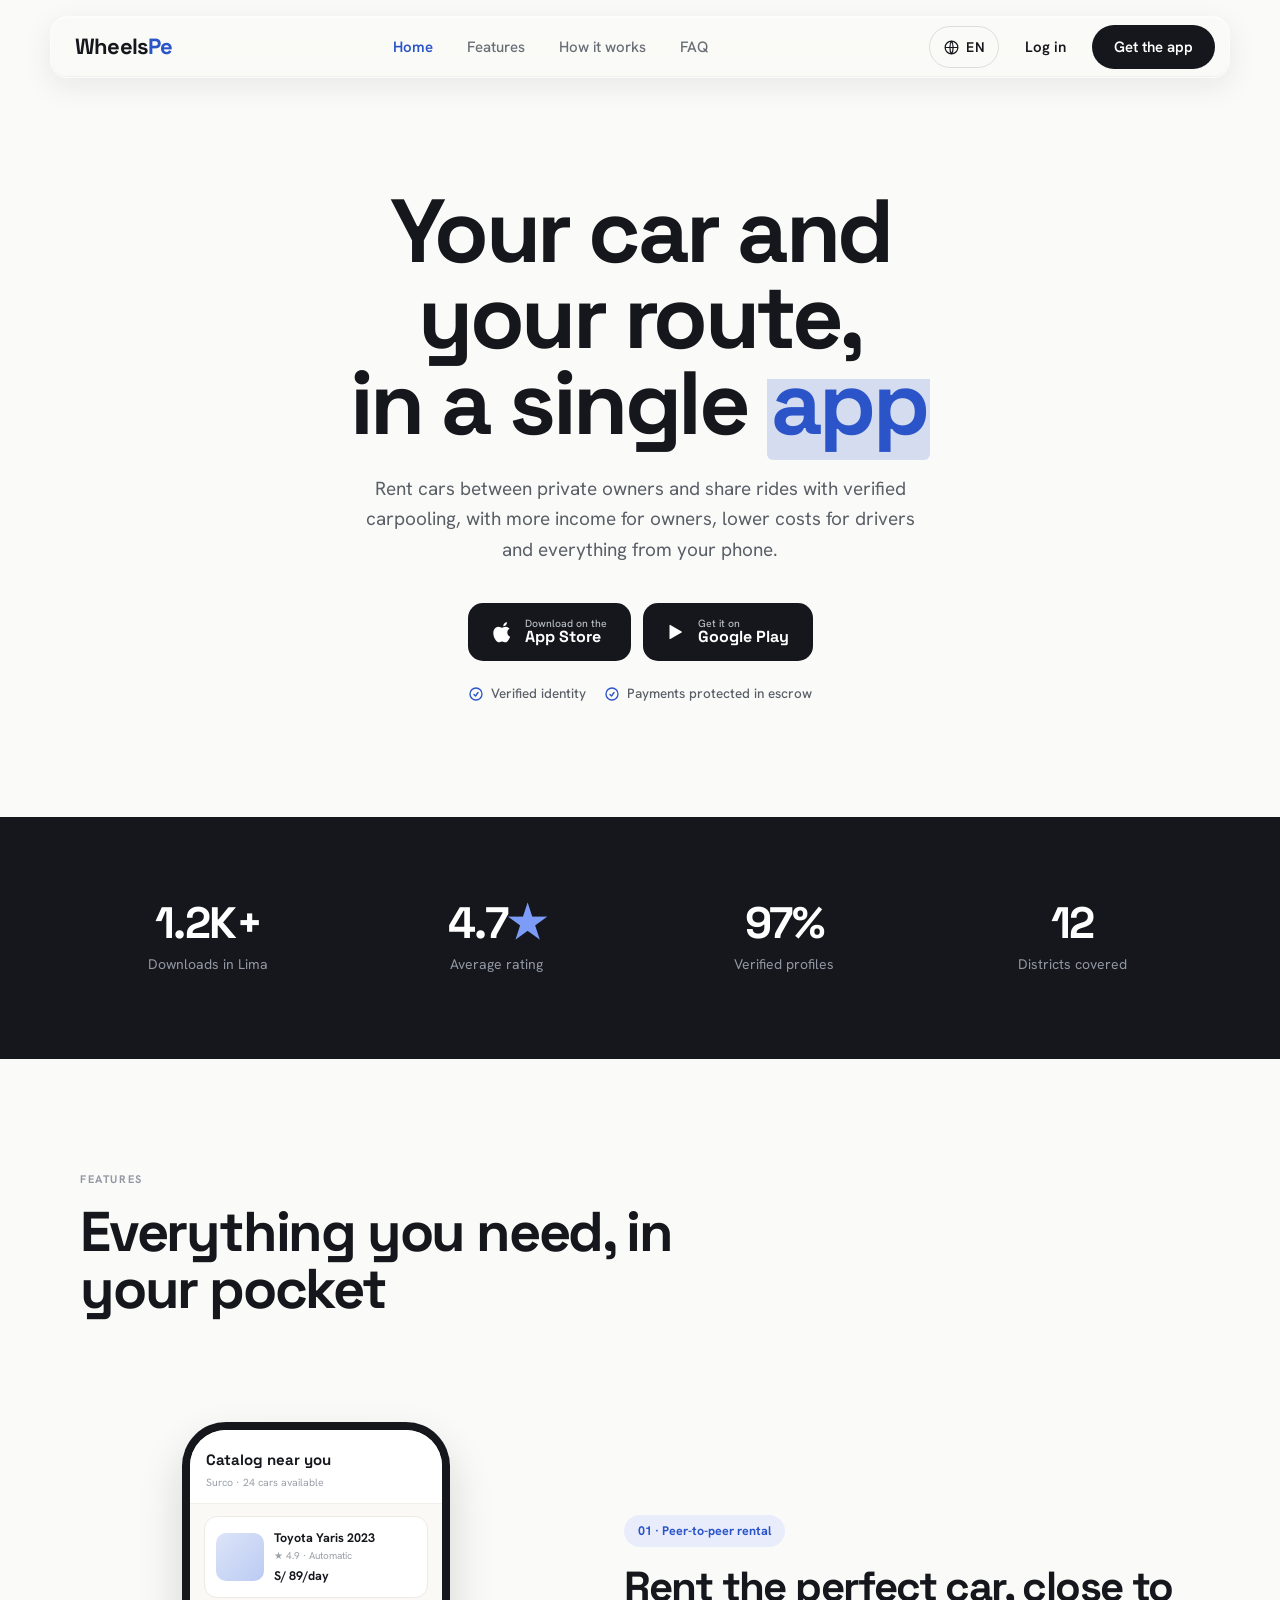
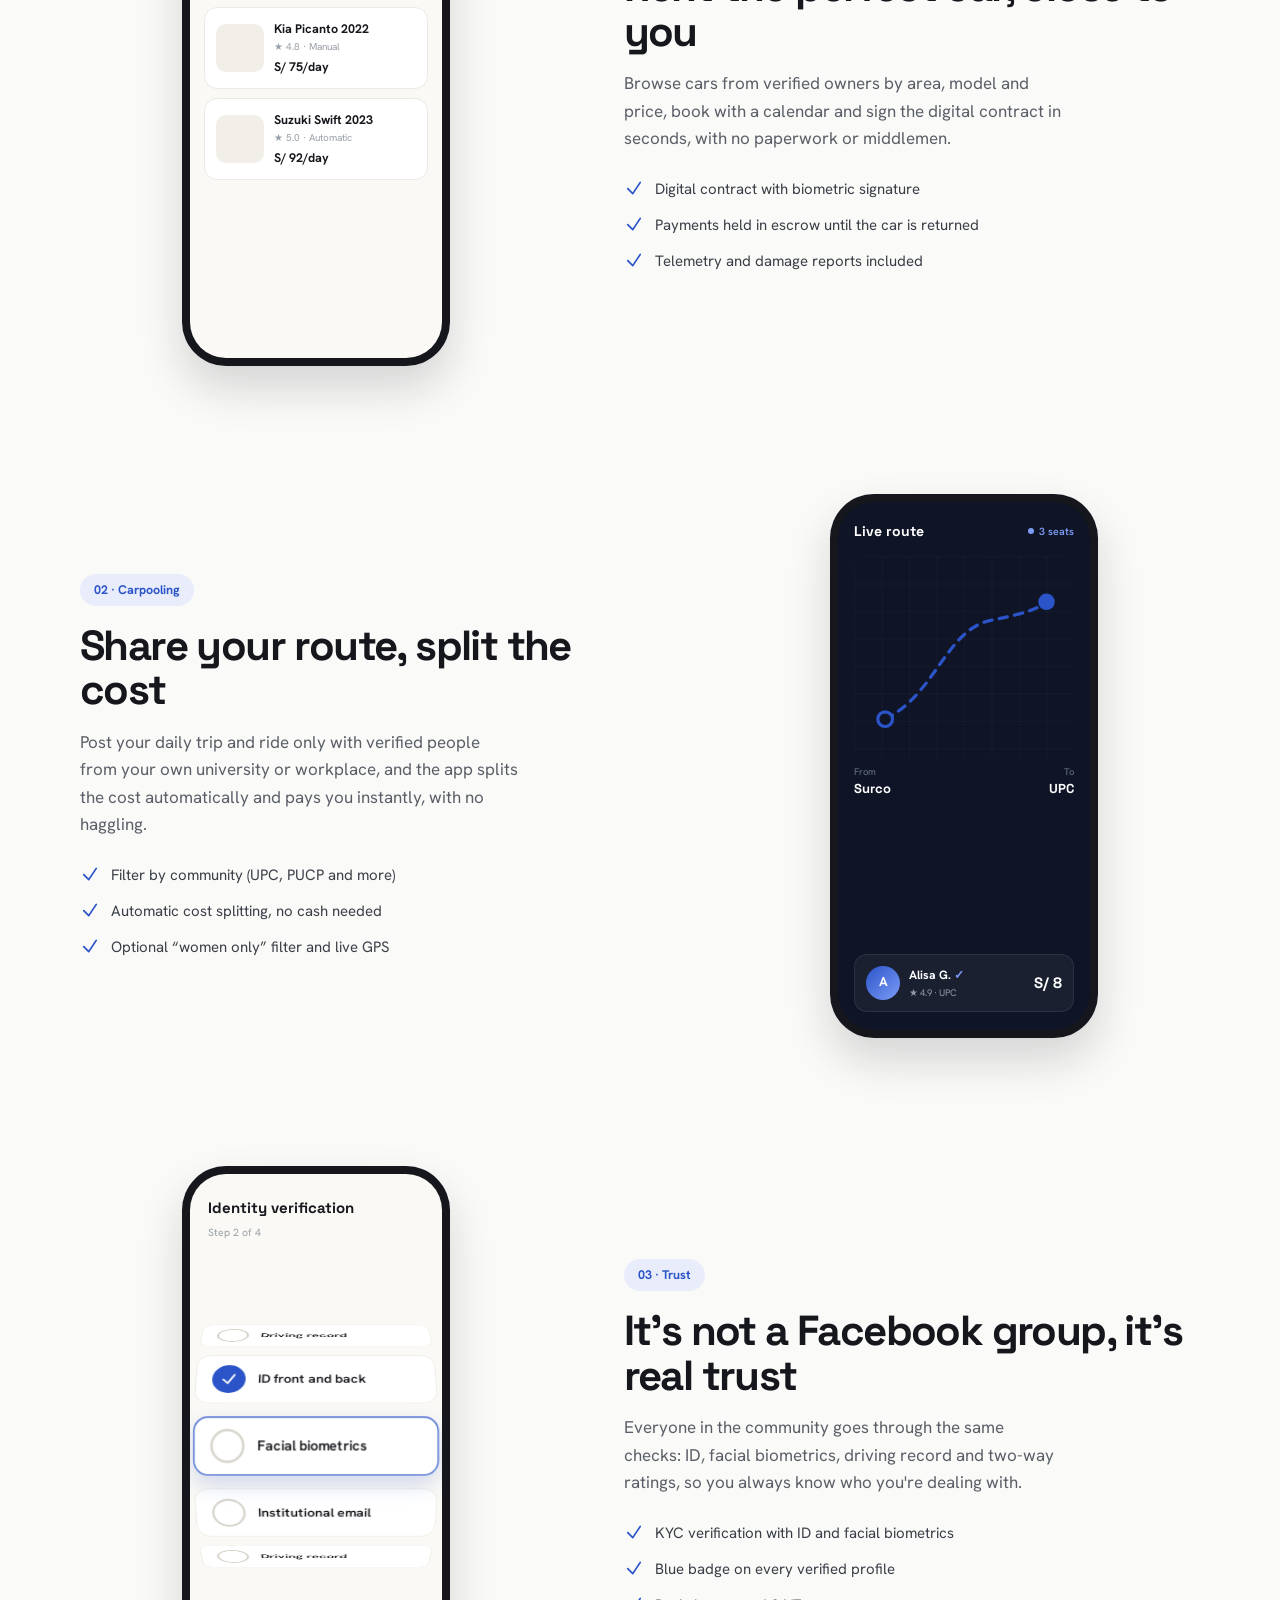
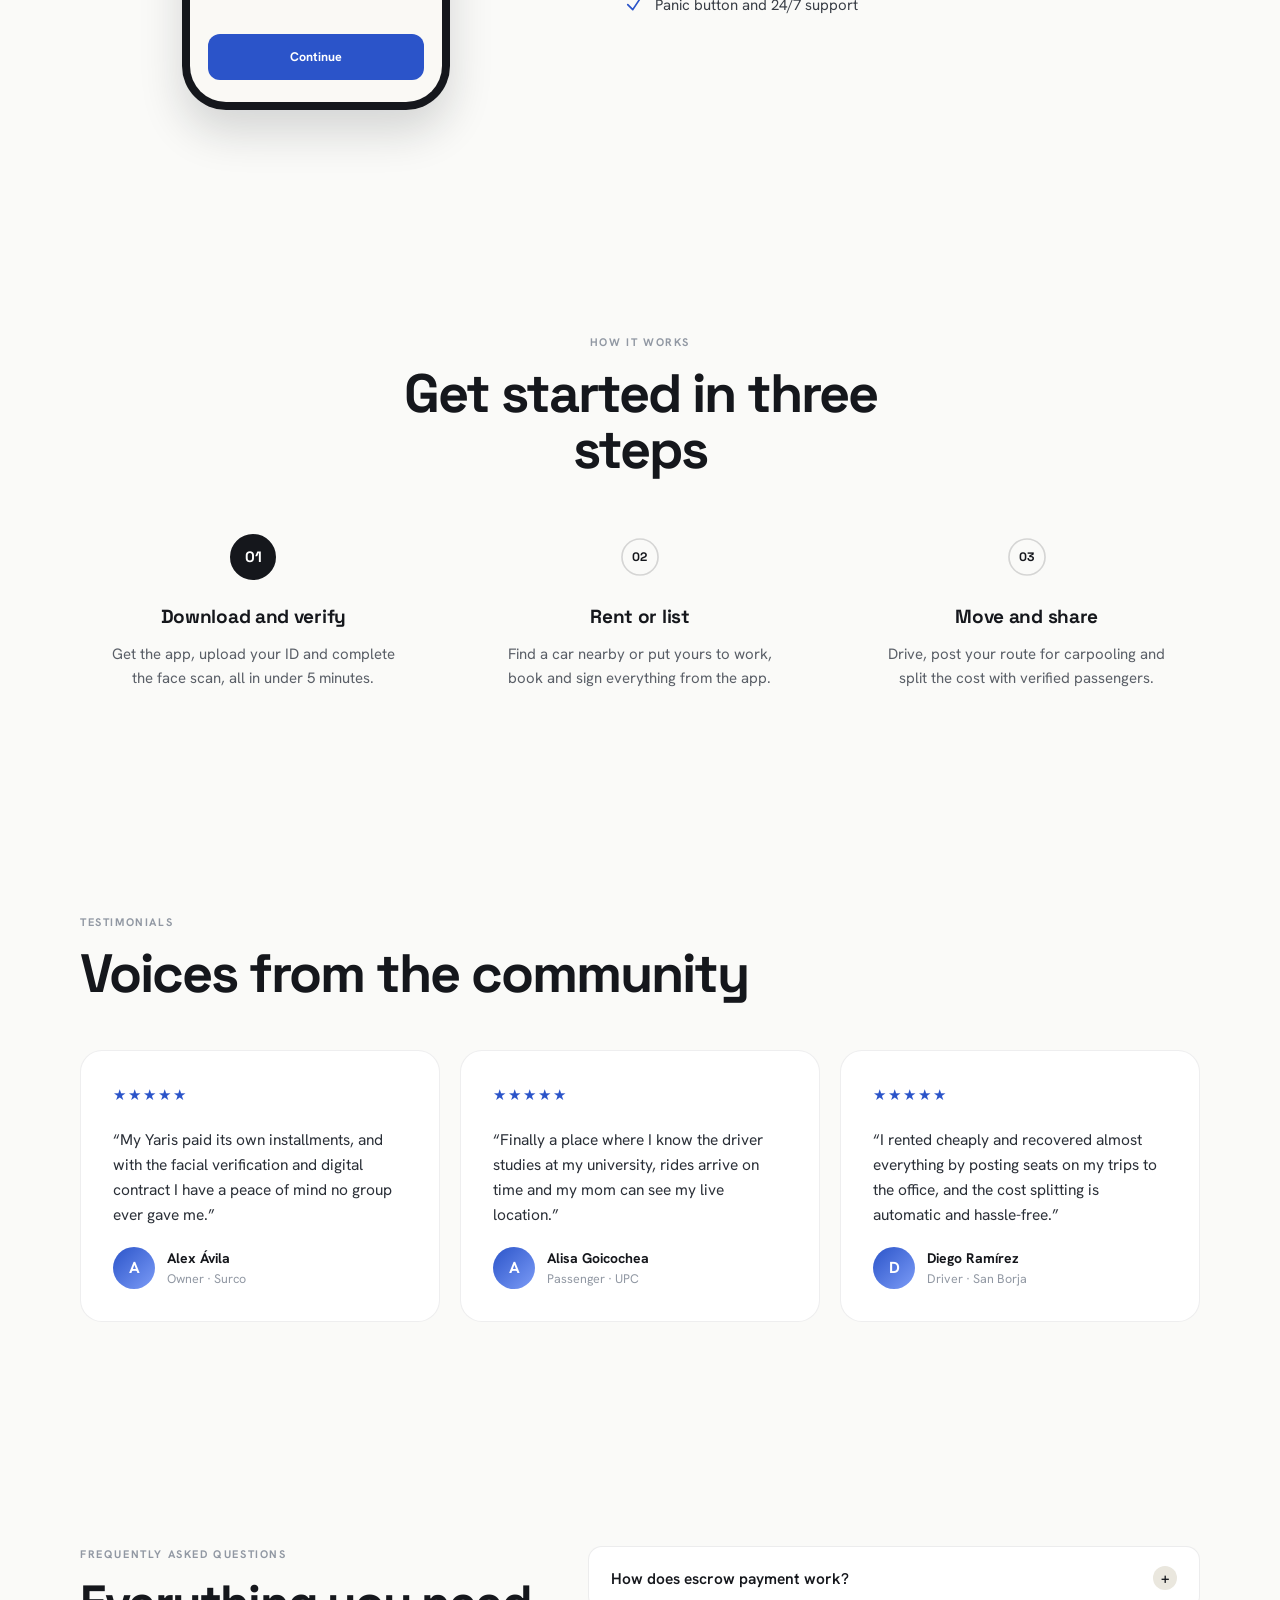
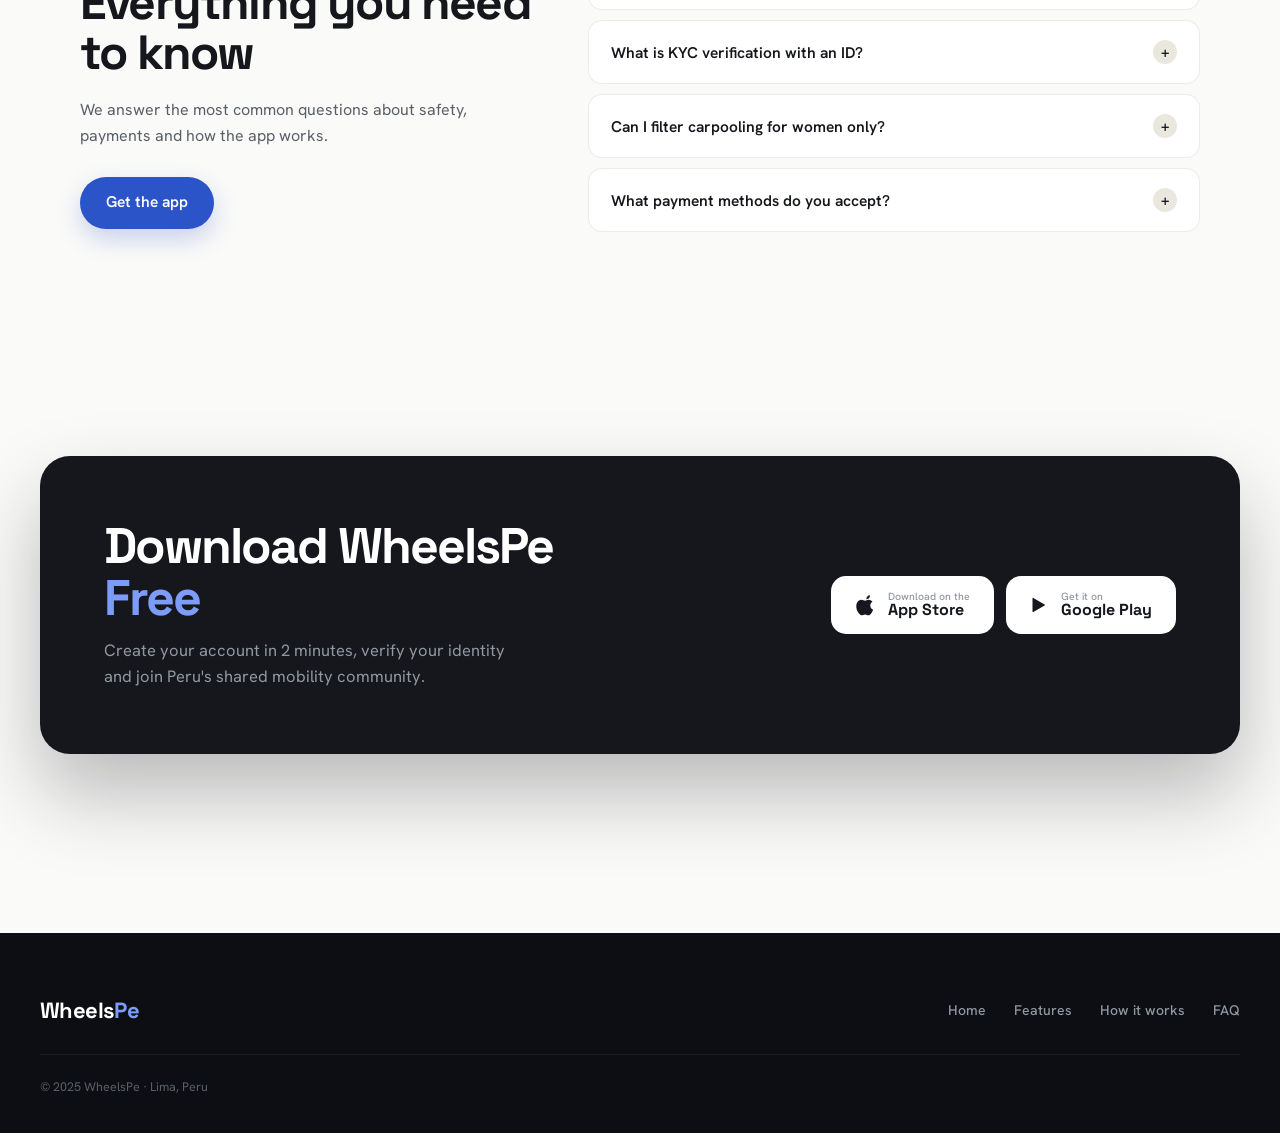
==== commit 92d8c5cf: "feat: update i18n" ====
--- a/index.html
+++ b/index.html
@@ -29,6 +29,7 @@
       <a href="#descargar" class="wp-btn-dark" data-i18n="nav.getapp">Descargar app</a>
     </div>
     <button class="wp-dots" aria-label="Abrir menú">
+      <svg class="wp-burger-ico" width="20" height="20" viewBox="0 0 24 24" fill="none" stroke="#15171C" stroke-width="2.2" stroke-linecap="round"><path d="M4 7h16M4 12h16M4 17h16"/></svg>
       <div class="wp-dots-ico">
         <span class="wp-dot"></span>
         <span class="wp-dot-mid"></span>
@@ -334,10 +335,10 @@
     <div class="wp-footer-top">
       <a href="#inicio" class="wp-flogo">Wheels<span class="wp-flogo-accent">Pe</span></a>
       <div class="wp-fnav">
+        <a href="#inicio" class="wp-flink" data-i18n="footer.home">Inicio</a>
         <a href="#funciones" class="wp-flink" data-i18n="footer.features">Funciones</a>
         <a href="#como-funciona" class="wp-flink" data-i18n="footer.how">Cómo funciona</a>
         <a href="#faq" class="wp-flink" data-i18n="footer.faq">FAQ</a>
-        <a href="#" class="wp-flink" data-i18n="footer.privacy">Privacidad</a>
       </div>
     </div>
     <div class="wp-footer-bottom">
--- a/styles.css
+++ b/styles.css
@@ -8,7 +8,7 @@
 @keyframes wpFloat{0%,100%{transform:translateY(0);}50%{transform:translateY(-11px);}}
 @keyframes wpFloat2{0%,100%{transform:translateY(0);}50%{transform:translateY(10px);}}
 @keyframes wpDash{to{stroke-dashoffset:-220;}}
-@keyframes wpHl{from{background-size:0% 38%;}to{background-size:100% 38%;}}
+@keyframes wpHl{from{background-size:0% var(--hl-h);}to{background-size:100% var(--hl-h);}}
 @keyframes wpPhoneFloat{0%,100%{transform:translateY(0);}50%{transform:translateY(-7px);}}
 @keyframes wpCardGlow{0%,100%{box-shadow:0 6px 14px rgba(43,84,201,.10);}50%{box-shadow:0 12px 26px rgba(43,84,201,.30);}}
 @keyframes wpRing{0%{box-shadow:0 0 0 0 rgba(43,84,201,.40);}70%,100%{box-shadow:0 0 0 9px rgba(43,84,201,0);}}
@@ -54,6 +54,7 @@
 .wp-lang-label{letter-spacing:.3px;}
 .wp-lang--m{width:100%;justify-content:center;height:46px;margin-top:2px;}
 .wp-dots{display:none;align-items:center;justify-content:center;border:none;background:transparent;cursor:pointer;padding:8px;flex-shrink:0;position:relative;width:36px;height:36px;border-radius:50%;transition:background .2s;}
+.wp-burger-ico{display:none;}
 .wp-dots-ico{display:flex;align-items:center;gap:5px;}
 .wp-dot{display:block;width:6px;height:6px;border-radius:50%;background:#9198A3;}
 .wp-dot-mid{display:block;width:7px;height:7px;border-radius:50%;background:#2B54C9;}
@@ -79,7 +80,9 @@
 .wp-hero-inner{max-width:1200px;padding:calc(var(--wp-sy) + 76px) 40px var(--wp-sy);position:relative;}
 .wp-hero-anim{max-width:800px;margin:0 auto;text-align:center;position:relative;}
 .wp-h1{font-size:clamp(48px,7vw,92px);line-height:.96;letter-spacing:-3.5px;margin-bottom:28px;text-wrap:balance;}
-.wp-h1-accent{color:#2B54C9;background-image:linear-gradient(rgba(43,84,201,.18),rgba(43,84,201,.18));background-repeat:no-repeat;background-position:0 92%;background-size:100% 38%;animation:wpHl .9s .55s both cubic-bezier(.22,.61,.36,1);padding:0 4px;}
+.wp-h1-accent{--hl-h:85%;color:#2B54C9;background-image:linear-gradient(rgba(43,84,201,.18),rgba(43,84,201,.18));background-repeat:no-repeat;background-position:0 100%;background-size:100% var(--hl-h);animation:wpHl .9s .55s both cubic-bezier(.22,.61,.36,1);padding:0 4px;border-radius:6px;}
+/* "app" (EN) has no ascenders, so the band needs to sit lower to hug the letters */
+html[lang="en"] .wp-h1-accent{--hl-h:71%;}
 .wp-hero-sub{font-size:19px;color:#5A5F67;line-height:1.6;max-width:560px;margin:0 auto 38px;}
 .wp-herobadges{display:flex;gap:12px;align-items:center;justify-content:center;flex-wrap:wrap;margin-bottom:22px;}
 .wp-hero-trust{display:flex;align-items:center;justify-content:center;gap:18px;flex-wrap:wrap;}
@@ -240,7 +243,8 @@
 @media(max-width:920px){
   .wp-navwrap,.wp-navactions{display:none!important;}
   .wp-dots{display:flex!important;}
-  .wp-nav{width:208px!important;max-width:208px!important;}
+  .wp-nav{width:min(266px,calc(100% - 32px))!important;max-width:266px!important;cursor:pointer;}
+  body.wp-mscroll .wp-nav{width:208px!important;max-width:208px!important;}
   .wp-nav .wp-inner{padding:0 14px 0 22px!important;}
   .wp-inner{padding-left:22px!important;padding-right:22px!important;}
   .wp-feat{grid-template-columns:1fr!important;gap:30px!important;}
@@ -252,4 +256,32 @@
 }
 @media(max-width:620px){
   .wp-nav .wp-inner{padding:0 12px 0 20px!important;}
+}
+@media(max-width:760px){
+  .wp-metrics-inner{
+    grid-template-columns:repeat(2,1fr)!important;
+    gap:0!important;
+    padding:48px 22px!important;
+  }
+  .wp-metrics-inner>div{
+    padding:22px 10px;
+    position:relative;
+  }
+  /* línea vertical entre columnas */
+  .wp-metrics-inner>div:nth-child(odd)::after{
+    content:"";position:absolute;top:22px;bottom:22px;right:0;
+    width:1px;background:rgba(255,255,255,.10);
+  }
+  /* línea horizontal entre filas */
+  .wp-metrics-inner>div:nth-child(1)::before,
+  .wp-metrics-inner>div:nth-child(2)::before{
+    content:"";position:absolute;left:10px;right:10px;bottom:0;
+    height:1px;background:rgba(255,255,255,.10);
+  }
+  .wp-metric-num{font-size:34px!important;letter-spacing:-1px!important;}
+  .wp-metric-label{font-size:13px;line-height:1.3;margin-top:6px;}
+}
+@media(max-width:380px){
+  .wp-metric-num{font-size:30px!important;}
+  .wp-metric-label{font-size:12px;}
 }
